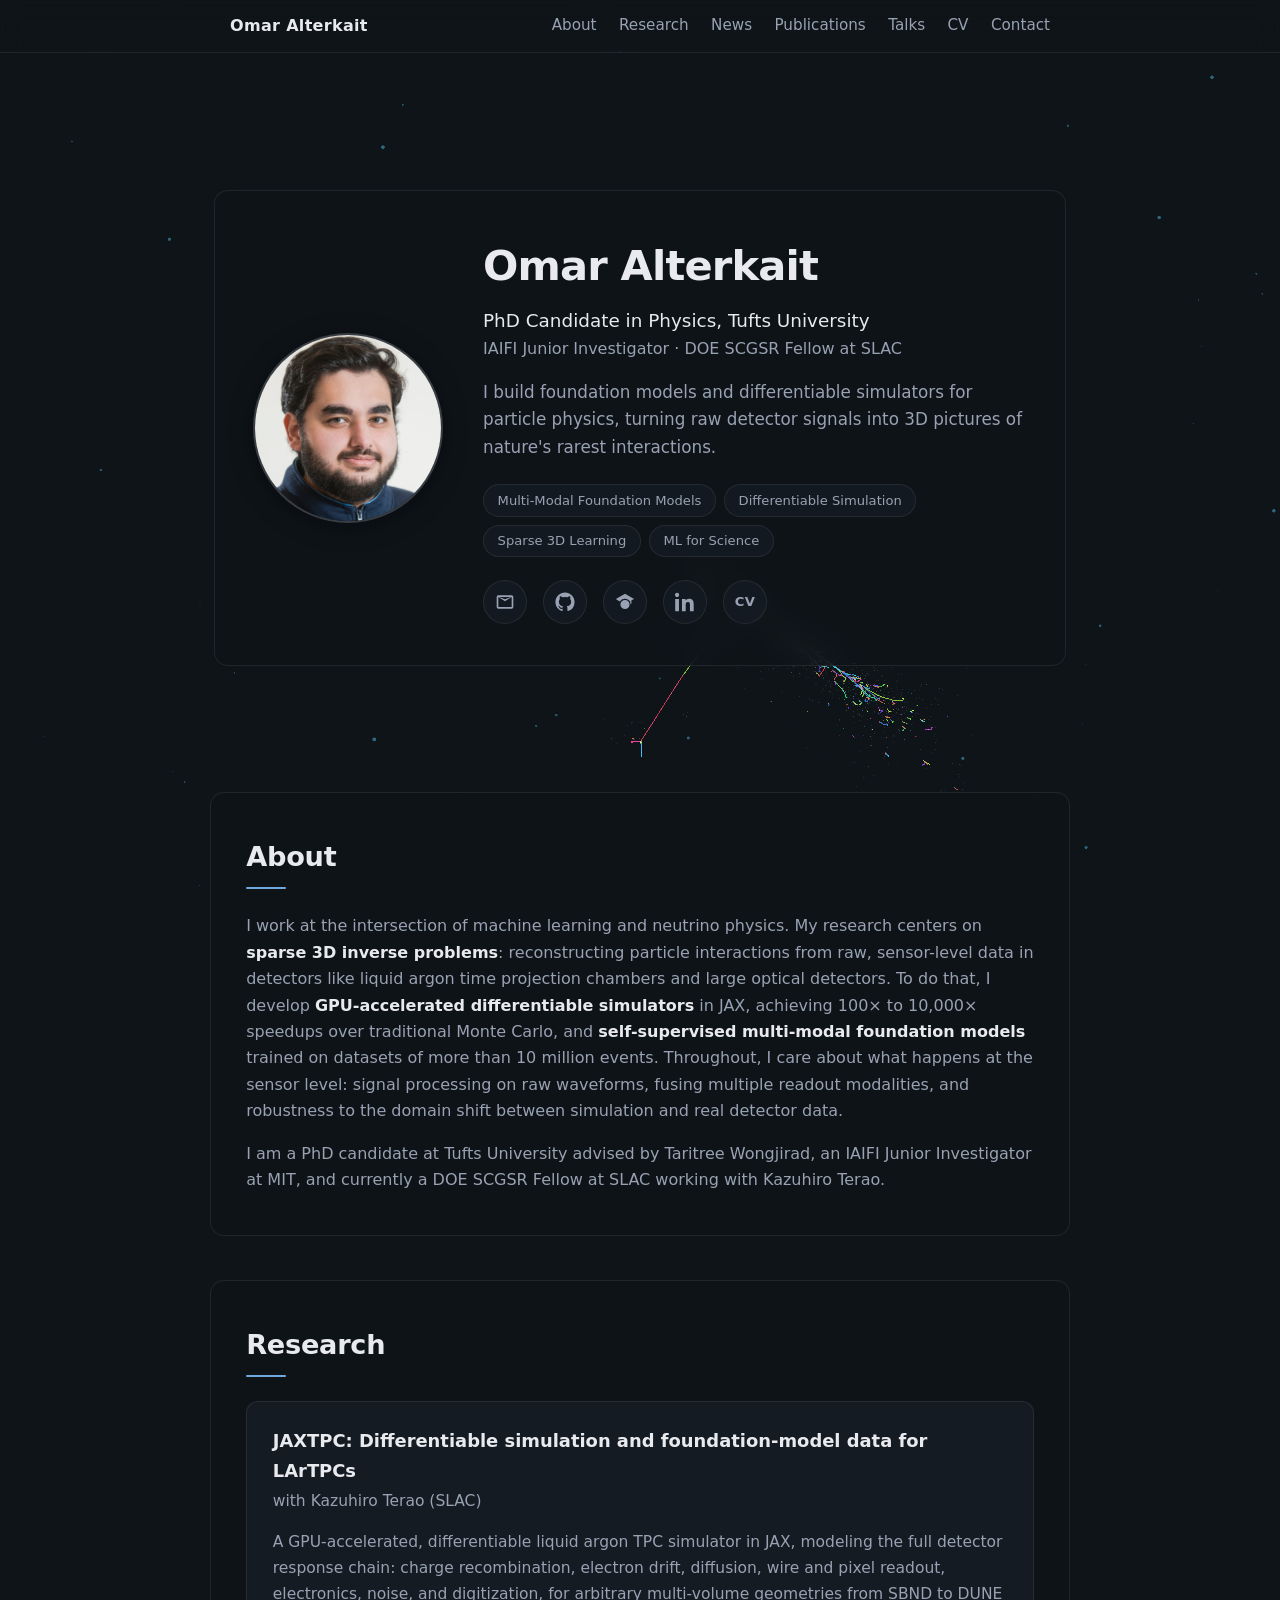
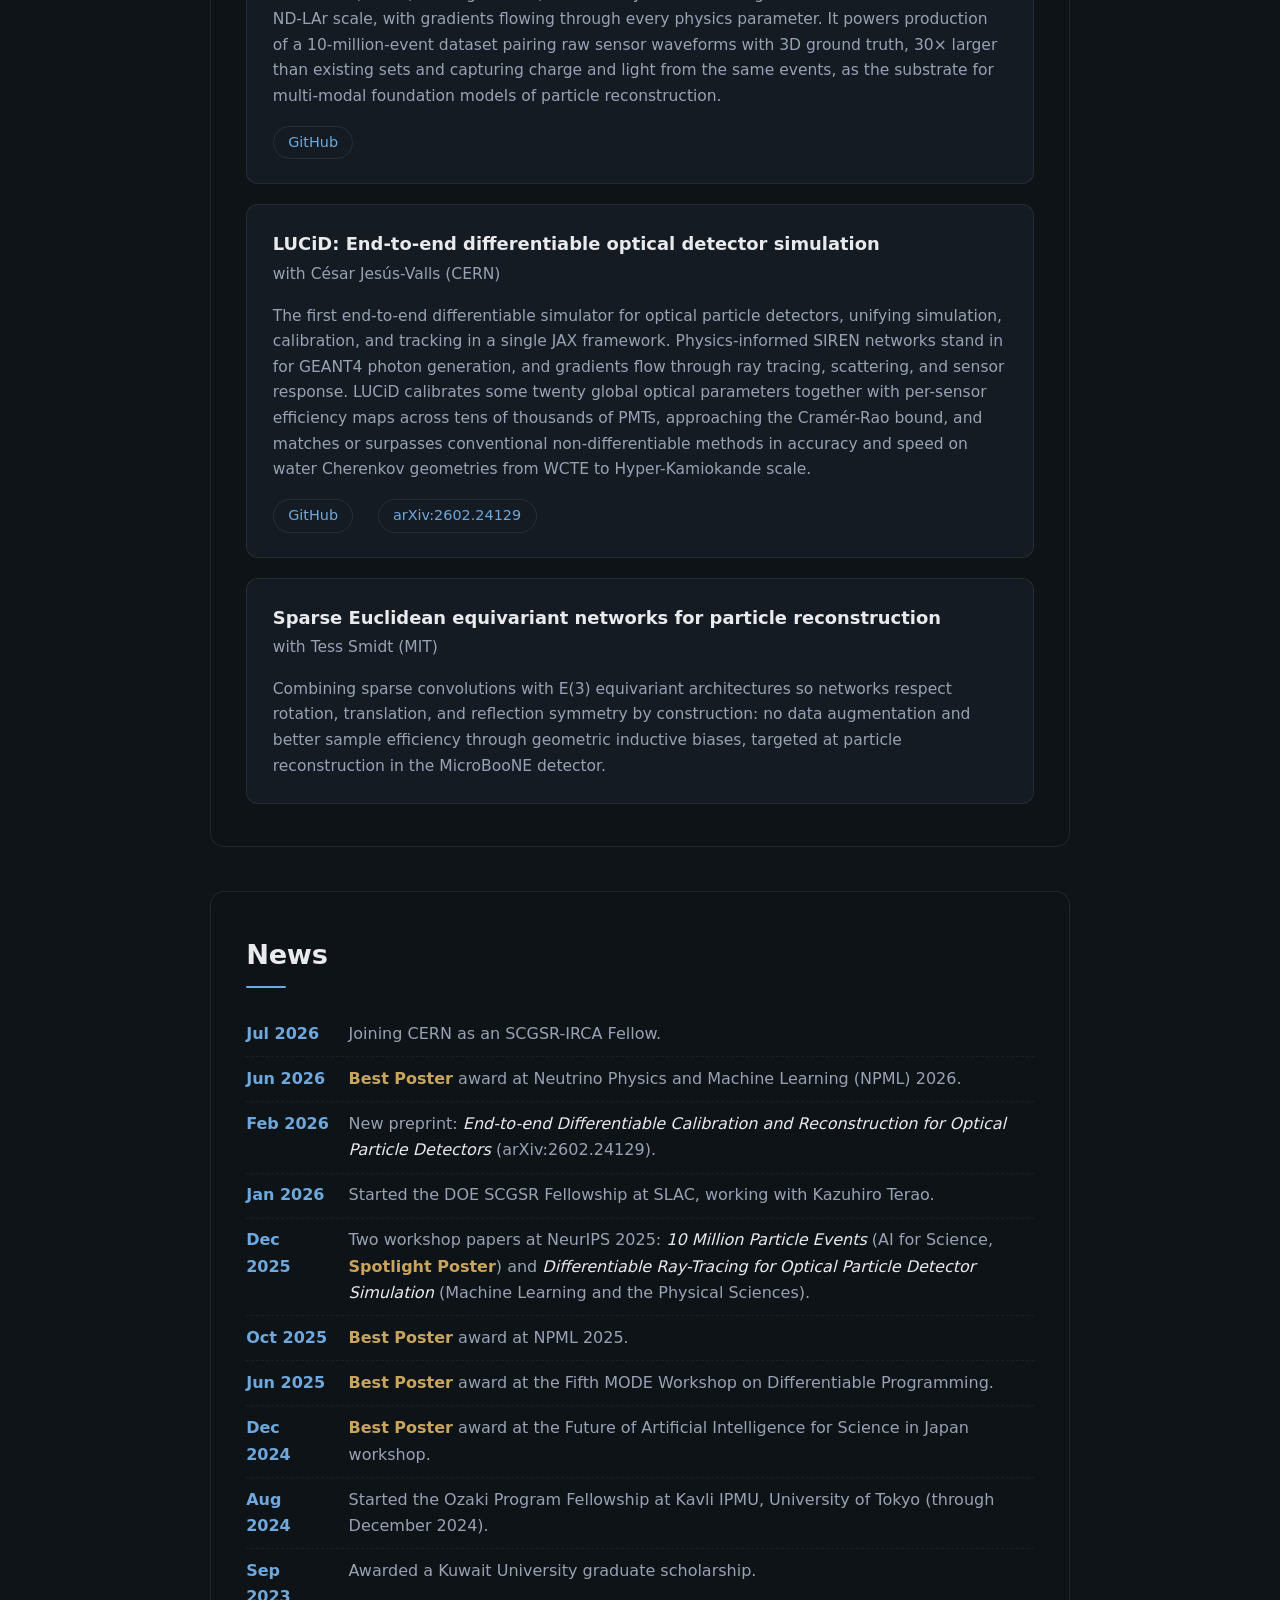
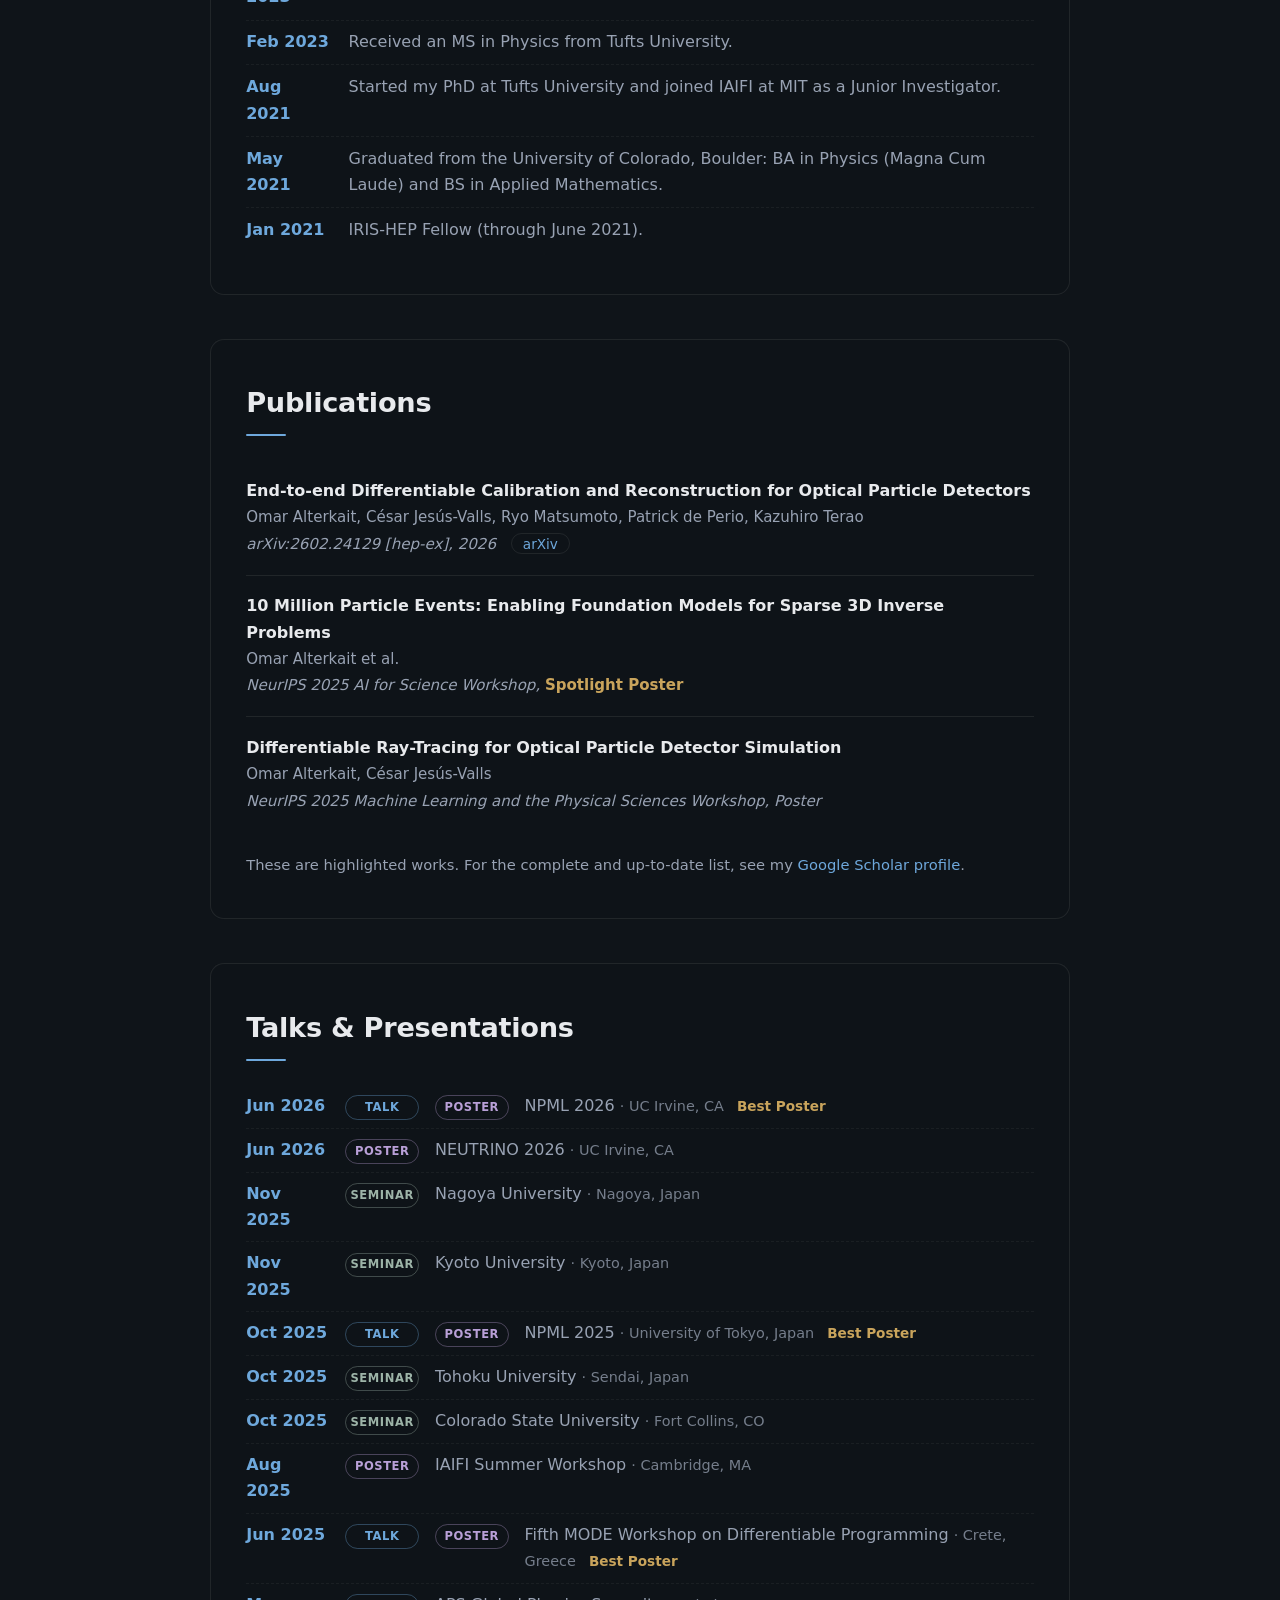
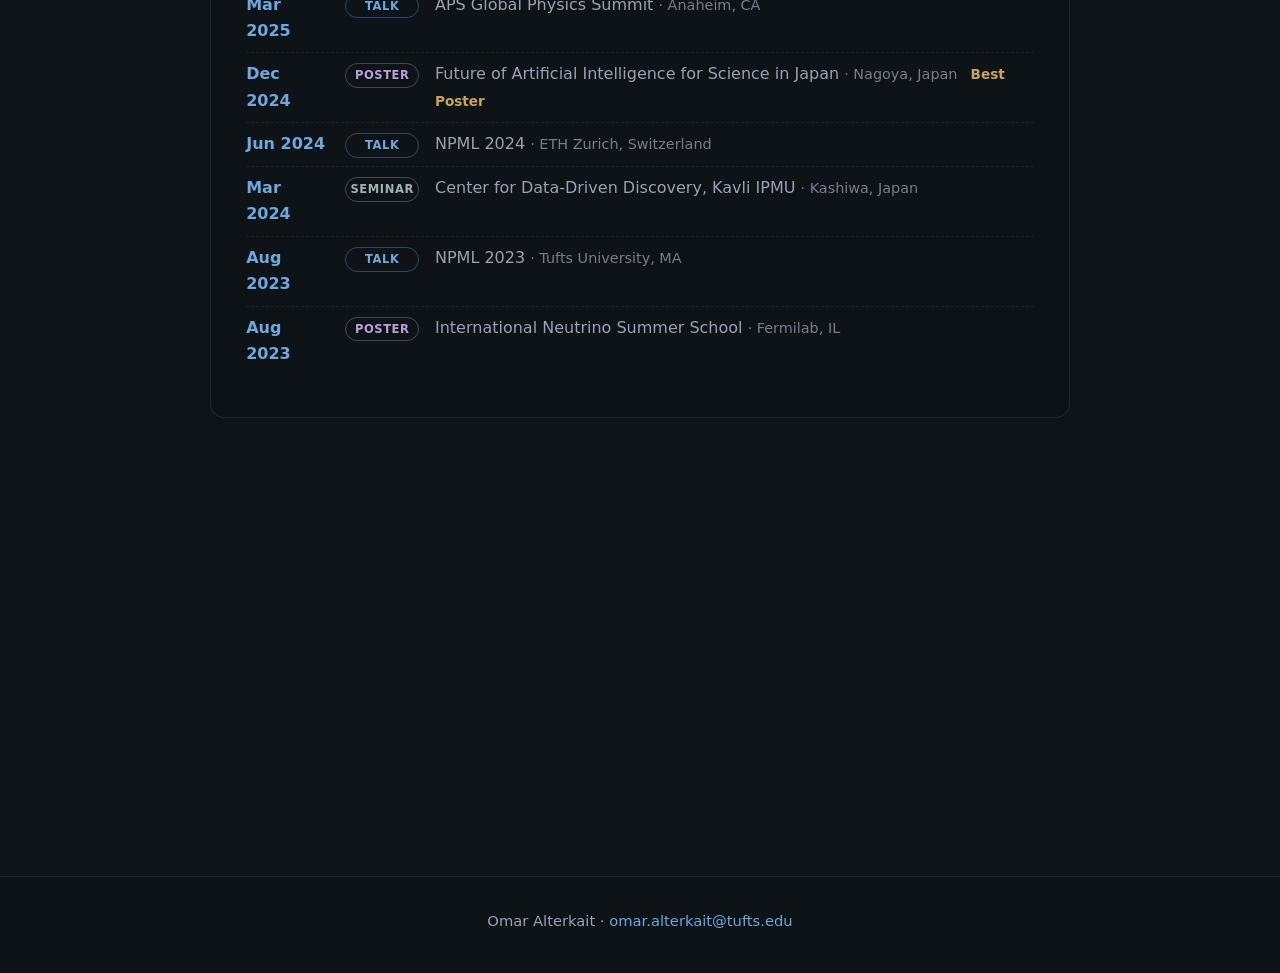
==== index.html @ 7f70ee00 "Research cards rewritten against JAXTPC/LUCiD repos and the arXiv manuscript JAXTPC card now leads w" ====
<!DOCTYPE html>
<html lang="en">
<head>
  <meta charset="UTF-8">
  <meta name="viewport" content="width=device-width, initial-scale=1.0">
  <title>Omar Alterkait</title>
  <meta name="description" content="Omar Alterkait, PhD candidate at Tufts University developing foundation models and differentiable simulators for particle physics.">
  <meta property="og:title" content="Omar Alterkait">
  <meta property="og:description" content="PhD candidate at Tufts University developing foundation models and differentiable simulators for particle physics.">
  <meta property="og:type" content="website">
  <meta property="og:url" content="https://omaralterkait.github.io/">
  <meta property="og:image" content="https://omaralterkait.github.io/assets/img/omar.jpg">
  <link rel="icon" href="data:image/svg+xml,%3Csvg xmlns='http://www.w3.org/2000/svg' viewBox='0 0 64 64'%3E%3Crect width='64' height='64' rx='12' fill='%230f1419'/%3E%3Ctext x='32' y='43' font-family='sans-serif' font-size='26' font-weight='700' text-anchor='middle' fill='%236ea8dc'%3EOA%3C/text%3E%3C/svg%3E">
  <link rel="stylesheet" href="css/style.css?v=__BUILD__">
</head>
<body>

  <!-- Background visualization canvas (placeholder animation for now) -->
  <canvas id="bg-canvas" aria-hidden="true"></canvas>

  <nav class="nav">
    <div class="nav-inner">
      <a href="#top" class="nav-name">Omar Alterkait</a>
      <button class="nav-toggle" aria-label="Menu" aria-expanded="false">
        <svg viewBox="0 0 24 24"><path d="M3 6h18v2H3V6zm0 5h18v2H3v-2zm0 5h18v2H3v-2z"/></svg>
      </button>
      <div class="nav-links">
        <a href="#about">About</a>
        <a href="#research">Research</a>
        <a href="#news">News</a>
        <a href="#publications">Publications</a>
        <a href="#talks">Talks</a>
        <a href="assets/Omar_Alterkait_CV.pdf" target="_blank" rel="noopener">CV</a>
        <a href="contact.html">Contact</a>
      </div>
    </div>
  </nav>

  <header class="hero" id="top">
    <div class="hero-inner">
      <img class="headshot" src="assets/img/omar.jpg" alt="Portrait of Omar Alterkait"
           onerror="this.style.display='none'">
      <div class="hero-text">
        <h1>Omar Alterkait</h1>
        <p class="hero-role">PhD Candidate in Physics, Tufts University</p>
        <p class="hero-role-sub">IAIFI Junior Investigator &middot; DOE SCGSR Fellow at SLAC</p>
        <p class="hero-tagline">I build foundation models and differentiable simulators for particle physics,
          turning raw detector signals into 3D pictures of nature's rarest interactions.</p>
        <div class="chip-row">
          <span class="chip">Multi-Modal Foundation Models</span>
          <span class="chip">Differentiable Simulation</span>
          <span class="chip">Sparse 3D Learning</span>
          <span class="chip">ML for Science</span>
        </div>
        <div class="icon-row">
          <a href="#" class="js-email" title="Email" aria-label="Email">
            <svg viewBox="0 0 24 24"><path d="M4 4h16a2 2 0 0 1 2 2v12a2 2 0 0 1-2 2H4a2 2 0 0 1-2-2V6a2 2 0 0 1 2-2zm8 7L4 6v12h16V6l-8 5zm0-2.4L19.2 6H4.8L12 8.6z"/></svg>
          </a>
          <a href="https://github.com/OmarAlterkait" title="GitHub" aria-label="GitHub" target="_blank" rel="noopener">
            <svg viewBox="0 0 24 24"><path d="M12 .5C5.65.5.5 5.65.5 12c0 5.08 3.29 9.39 7.86 10.91.58.11.79-.25.79-.56 0-.27-.01-1.18-.02-2.14-3.2.7-3.88-1.36-3.88-1.36-.52-1.33-1.28-1.68-1.28-1.68-1.04-.71.08-.7.08-.7 1.15.08 1.76 1.19 1.76 1.19 1.03 1.76 2.7 1.25 3.36.96.1-.75.4-1.25.72-1.54-2.56-.29-5.25-1.28-5.25-5.7 0-1.26.45-2.29 1.19-3.1-.12-.29-.52-1.46.11-3.05 0 0 .97-.31 3.18 1.18a11.1 11.1 0 0 1 5.8 0c2.2-1.49 3.17-1.18 3.17-1.18.63 1.59.23 2.76.11 3.05.74.81 1.19 1.84 1.19 3.1 0 4.43-2.7 5.41-5.27 5.69.41.35.78 1.05.78 2.12 0 1.53-.01 2.76-.01 3.14 0 .31.21.68.8.56A11.52 11.52 0 0 0 23.5 12C23.5 5.65 18.35.5 12 .5z"/></svg>
          </a>
          <a href="https://scholar.google.com/citations?user=oGmzwYQAAAAJ&amp;hl=en" title="Google Scholar" aria-label="Google Scholar" target="_blank" rel="noopener">
            <svg viewBox="0 0 24 24"><path d="M12 2 1 8.5l4.72 2.79A6.98 6.98 0 0 1 12 8c2.42 0 4.55 1.23 5.8 3.1l.48-.28V14h1.44V9.85L23 8.5 12 2zm0 7.5a5.5 5.5 0 1 0 0 11 5.5 5.5 0 0 0 0-11z"/></svg>
          </a>
          <a href="https://www.linkedin.com/in/omaralterkait/" title="LinkedIn" aria-label="LinkedIn" target="_blank" rel="noopener">
            <svg viewBox="0 0 24 24"><path d="M4.98 3.5C4.98 4.88 3.87 6 2.5 6S0 4.88 0 3.5 1.12 1 2.5 1s2.48 1.12 2.48 2.5zM.24 8.31h4.52V23H.24V8.31zM8.34 8.31h4.33v2h.06c.6-1.14 2.08-2.34 4.28-2.34 4.58 0 5.42 3.01 5.42 6.92V23h-4.5v-7.1c0-1.7-.03-3.88-2.37-3.88-2.37 0-2.73 1.85-2.73 3.76V23h-4.5V8.31z"/></svg>
          </a>
          <a href="assets/Omar_Alterkait_CV.pdf" title="Download CV" aria-label="Download CV" target="_blank" rel="noopener">
            <span class="icon-cv">CV</span>
          </a>
        </div>
      </div>
    </div>
  </header>

  <main>
    <section id="about" class="section">
      <h2>About</h2>
      <p>
        I work at the intersection of machine learning and neutrino physics. My research centers on
        <strong>sparse 3D inverse problems</strong>: reconstructing particle interactions from raw, sensor-level
        data in detectors like liquid argon time projection chambers and large optical detectors. To do that,
        I develop <strong>GPU-accelerated differentiable simulators</strong> in JAX, achieving 100&times; to
        10,000&times; speedups over traditional Monte Carlo, and <strong>self-supervised multi-modal foundation
        models</strong> trained on datasets of more than 10 million events. Throughout, I care about what happens
        at the sensor level: signal processing on raw waveforms, fusing multiple readout modalities, and robustness
        to the domain shift between simulation and real detector data.
      </p>
      <p>
        I am a PhD candidate at Tufts University advised by Taritree Wongjirad, an IAIFI Junior Investigator at MIT,
        and currently a DOE SCGSR Fellow at SLAC working with Kazuhiro Terao.
      </p>
    </section>

    <section id="research" class="section">
      <h2>Research</h2>
      <div class="cards">

        <article class="card">
          <h3>JAXTPC: Differentiable simulation and foundation-model data for LArTPCs</h3>
          <p class="card-collab">with Kazuhiro Terao (SLAC)</p>
          <p>
            A GPU-accelerated, differentiable liquid argon TPC simulator in JAX, modeling the full detector
            response chain: charge recombination, electron drift, diffusion, wire and pixel readout, electronics,
            noise, and digitization, for arbitrary multi-volume geometries from SBND to DUNE ND-LAr scale, with
            gradients flowing through every physics parameter. It powers production of a 10-million-event dataset
            pairing raw sensor waveforms with 3D ground truth, 30&times; larger than existing sets and capturing
            charge and light from the same events, as the substrate for multi-modal foundation models of particle
            reconstruction.
          </p>
          <p class="card-links"><a href="https://github.com/OmarAlterkait/JAXTPC" target="_blank" rel="noopener">GitHub</a></p>
        </article>

        <article class="card">
          <h3>LUCiD: End-to-end differentiable optical detector simulation</h3>
          <p class="card-collab">with C&eacute;sar Jes&uacute;s-Valls (CERN)</p>
          <p>
            The first end-to-end differentiable simulator for optical particle detectors, unifying simulation,
            calibration, and tracking in a single JAX framework. Physics-informed SIREN networks stand in for
            GEANT4 photon generation, and gradients flow through ray tracing, scattering, and sensor response.
            LUCiD calibrates some twenty global optical parameters together with per-sensor efficiency maps
            across tens of thousands of PMTs, approaching the Cram&eacute;r-Rao bound, and matches or surpasses
            conventional non-differentiable methods in accuracy and speed on water Cherenkov geometries from
            WCTE to Hyper-Kamiokande scale.
          </p>
          <p class="card-links">
            <a href="https://github.com/CIDeR-ML/LUCiD" target="_blank" rel="noopener">GitHub</a>
            <a href="https://arxiv.org/abs/2602.24129" target="_blank" rel="noopener">arXiv:2602.24129</a>
          </p>
        </article>

        <article class="card">
          <h3>Sparse Euclidean equivariant networks for particle reconstruction</h3>
          <p class="card-collab">with Tess Smidt (MIT)</p>
          <p>
            Combining sparse convolutions with E(3) equivariant architectures so networks respect rotation,
            translation, and reflection symmetry by construction: no data augmentation and better sample efficiency
            through geometric inductive biases, targeted at particle reconstruction in the MicroBooNE detector.
          </p>
        </article>

      </div>
    </section>

    <section id="news" class="section">
      <h2>News</h2>
      <ul class="news-list">
        <li><span class="news-date">Jul 2026</span> <span class="news-text">Joining CERN as an SCGSR-IRCA Fellow.</span></li>
        <li><span class="news-date">Jun 2026</span> <span class="news-text"><strong>Best Poster</strong> award at Neutrino Physics and Machine Learning (NPML) 2026.</span></li>
        <li><span class="news-date">Feb 2026</span> <span class="news-text">New preprint: <em>End-to-end Differentiable Calibration and Reconstruction for Optical Particle Detectors</em> (arXiv:2602.24129).</span></li>
        <li><span class="news-date">Jan 2026</span> <span class="news-text">Started the DOE SCGSR Fellowship at SLAC, working with Kazuhiro Terao.</span></li>
        <li><span class="news-date">Dec 2025</span> <span class="news-text">Two workshop papers at NeurIPS 2025: <em>10 Million Particle Events</em> (AI for Science, <strong>Spotlight Poster</strong>) and <em>Differentiable Ray-Tracing for Optical Particle Detector Simulation</em> (Machine Learning and the Physical Sciences).</span></li>
        <li><span class="news-date">Oct 2025</span> <span class="news-text"><strong>Best Poster</strong> award at NPML 2025.</span></li>
        <li><span class="news-date">Jun 2025</span> <span class="news-text"><strong>Best Poster</strong> award at the Fifth MODE Workshop on Differentiable Programming.</span></li>
        <li><span class="news-date">Dec 2024</span> <span class="news-text"><strong>Best Poster</strong> award at the Future of Artificial Intelligence for Science in Japan workshop.</span></li>
        <li><span class="news-date">Aug 2024</span> <span class="news-text">Started the Ozaki Program Fellowship at Kavli IPMU, University of Tokyo (through December 2024).</span></li>
        <li><span class="news-date">Sep 2023</span> <span class="news-text">Awarded a Kuwait University graduate scholarship.</span></li>
        <li><span class="news-date">Feb 2023</span> <span class="news-text">Received an MS in Physics from Tufts University.</span></li>
        <li><span class="news-date">Aug 2021</span> <span class="news-text">Started my PhD at Tufts University and joined IAIFI at MIT as a Junior Investigator.</span></li>
        <li><span class="news-date">May 2021</span> <span class="news-text">Graduated from the University of Colorado, Boulder: BA in Physics (Magna Cum Laude) and BS in Applied Mathematics.</span></li>
        <li><span class="news-date">Jan 2021</span> <span class="news-text">IRIS-HEP Fellow (through June 2021).</span></li>
      </ul>
    </section>

    <section id="publications" class="section">
      <h2>Publications</h2>
      <ul class="pub-list">
        <li>
          <span class="pub-title">End-to-end Differentiable Calibration and Reconstruction for Optical Particle Detectors</span><br>
          <span class="pub-authors">Omar Alterkait, C&eacute;sar Jes&uacute;s-Valls, Ryo Matsumoto, Patrick de Perio, Kazuhiro Terao</span><br>
          <span class="pub-venue">arXiv:2602.24129 [hep-ex], 2026</span>
          <a class="pub-link" href="https://arxiv.org/abs/2602.24129" target="_blank" rel="noopener">arXiv</a>
        </li>
        <li>
          <span class="pub-title">10 Million Particle Events: Enabling Foundation Models for Sparse 3D Inverse Problems</span><br>
          <span class="pub-authors">Omar Alterkait et al.</span><br>
          <span class="pub-venue">NeurIPS 2025 AI for Science Workshop, <strong>Spotlight Poster</strong></span>
        </li>
        <li>
          <span class="pub-title">Differentiable Ray-Tracing for Optical Particle Detector Simulation</span><br>
          <span class="pub-authors">Omar Alterkait, C&eacute;sar Jes&uacute;s-Valls</span><br>
          <span class="pub-venue">NeurIPS 2025 Machine Learning and the Physical Sciences Workshop, Poster</span>
        </li>
      </ul>
      <p class="section-note">These are highlighted works. For the complete and up-to-date list, see my
        <a href="https://scholar.google.com/citations?user=oGmzwYQAAAAJ&amp;hl=en" target="_blank" rel="noopener">Google Scholar profile</a>.</p>
    </section>

    <section id="talks" class="section">
      <h2>Talks &amp; Presentations</h2>
      <ul class="talk-list">
        <li><span class="news-date">Jun 2026</span> <span class="tag tag-talk">Talk</span> <span class="tag tag-poster">Poster</span> <span class="news-text">NPML 2026 <span class="loc">&middot; UC Irvine, CA</span> <span class="award">Best Poster</span></span></li>
        <li><span class="news-date">Jun 2026</span> <span class="tag tag-poster">Poster</span> <span class="news-text">NEUTRINO 2026 <span class="loc">&middot; UC Irvine, CA</span></span></li>
        <li><span class="news-date">Nov 2025</span> <span class="tag tag-seminar">Seminar</span> <span class="news-text">Nagoya University <span class="loc">&middot; Nagoya, Japan</span></span></li>
        <li><span class="news-date">Nov 2025</span> <span class="tag tag-seminar">Seminar</span> <span class="news-text">Kyoto University <span class="loc">&middot; Kyoto, Japan</span></span></li>
        <li><span class="news-date">Oct 2025</span> <span class="tag tag-talk">Talk</span> <span class="tag tag-poster">Poster</span> <span class="news-text">NPML 2025 <span class="loc">&middot; University of Tokyo, Japan</span> <span class="award">Best Poster</span></span></li>
        <li><span class="news-date">Oct 2025</span> <span class="tag tag-seminar">Seminar</span> <span class="news-text">Tohoku University <span class="loc">&middot; Sendai, Japan</span></span></li>
        <li><span class="news-date">Oct 2025</span> <span class="tag tag-seminar">Seminar</span> <span class="news-text">Colorado State University <span class="loc">&middot; Fort Collins, CO</span></span></li>
        <li><span class="news-date">Aug 2025</span> <span class="tag tag-poster">Poster</span> <span class="news-text">IAIFI Summer Workshop <span class="loc">&middot; Cambridge, MA</span></span></li>
        <li><span class="news-date">Jun 2025</span> <span class="tag tag-talk">Talk</span> <span class="tag tag-poster">Poster</span> <span class="news-text">Fifth MODE Workshop on Differentiable Programming <span class="loc">&middot; Crete, Greece</span> <span class="award">Best Poster</span></span></li>
        <li><span class="news-date">Mar 2025</span> <span class="tag tag-talk">Talk</span> <span class="news-text">APS Global Physics Summit <span class="loc">&middot; Anaheim, CA</span></span></li>
        <li><span class="news-date">Dec 2024</span> <span class="tag tag-poster">Poster</span> <span class="news-text">Future of Artificial Intelligence for Science in Japan <span class="loc">&middot; Nagoya, Japan</span> <span class="award">Best Poster</span></span></li>
        <li><span class="news-date">Jun 2024</span> <span class="tag tag-talk">Talk</span> <span class="news-text">NPML 2024 <span class="loc">&middot; ETH Zurich, Switzerland</span></span></li>
        <li><span class="news-date">Mar 2024</span> <span class="tag tag-seminar">Seminar</span> <span class="news-text">Center for Data-Driven Discovery, Kavli IPMU <span class="loc">&middot; Kashiwa, Japan</span></span></li>
        <li><span class="news-date">Aug 2023</span> <span class="tag tag-talk">Talk</span> <span class="news-text">NPML 2023 <span class="loc">&middot; Tufts University, MA</span></span></li>
        <li><span class="news-date">Aug 2023</span> <span class="tag tag-poster">Poster</span> <span class="news-text">International Neutrino Summer School <span class="loc">&middot; Fermilab, IL</span></span></li>
      </ul>
    </section>

    <!-- Reserved space for the sensor plane of the background detector.
         Charge from clicked interactions drifts down the page and lands here. -->
    <div id="detector" class="detector-space" aria-hidden="true"></div>
  </main>

  <footer class="footer">
    <p>Omar Alterkait &middot; <a href="#" class="js-email js-email-text"></a><noscript>omar [dot] alterkait [at] tufts [dot] edu</noscript></p>
  </footer>

  <script src="js/main.js?v=__BUILD__"></script>
  <script src="js/bg-drift.js?v=__BUILD__" defer></script>
</body>
</html>
---- css/style.css ----
/* ---------------------------------------------------------------------------
   Omar Alterkait, personal site
   Dark navy theme, tuned for a particle physics background visualization.
   --------------------------------------------------------------------------- */

:root {
  --bg: #0f1419;
  --bg-panel: rgba(22, 28, 36, 0.72);
  --bg-card: rgba(23, 29, 38, 0.88);
  --text: #e8eaed;
  --text-dim: #98a2b3;
  --accent: #6ea8dc;
  --accent-warm: #c9a45c;
  --border: rgba(255, 255, 255, 0.08);
  --maxw: 860px;
}

* { margin: 0; padding: 0; box-sizing: border-box; }

html { scroll-behavior: smooth; scroll-padding-top: 72px; }

body {
  font-family: "Inter", "Segoe UI", system-ui, -apple-system, sans-serif;
  background: var(--bg);
  color: var(--text);
  line-height: 1.65;
  -webkit-font-smoothing: antialiased;
}

/* Background canvas sits behind everything */
#bg-canvas {
  position: fixed;
  inset: 0;
  width: 100%;
  height: 100%;
  z-index: -1;
}

a { color: var(--accent); text-decoration: none; }
a:hover { text-decoration: underline; }

/* --- Nav ------------------------------------------------------------------ */

.nav {
  position: fixed;
  top: 0; left: 0; right: 0;
  z-index: 10;
  background: rgba(15, 20, 25, 0.85);
  backdrop-filter: blur(10px);
  -webkit-backdrop-filter: blur(10px);
  border-bottom: 1px solid var(--border);
}

.nav-inner {
  max-width: var(--maxw);
  margin: 0 auto;
  padding: 0.8rem 1.25rem;
  display: flex;
  align-items: center;
  justify-content: space-between;
}

.nav-name {
  font-weight: 700;
  color: var(--text);
  letter-spacing: 0.02em;
}
.nav-name:hover { text-decoration: none; color: var(--accent); }

.nav-links { display: flex; gap: 1.4rem; }
.nav-links a { color: var(--text-dim); font-size: 0.95rem; }
.nav-links a:hover { color: var(--accent); text-decoration: none; }

.nav-toggle {
  display: none;
  background: none;
  border: none;
  padding: 0.4rem;
  cursor: pointer;
}
.nav-toggle svg { width: 24px; height: 24px; fill: var(--text-dim); display: block; }
.nav-toggle:hover svg { fill: var(--accent); }

@media (max-width: 720px) {
  .nav-toggle { display: block; }

  .nav-links {
    display: none;
    position: absolute;
    top: 100%;
    left: 0;
    right: 0;
    flex-direction: column;
    gap: 0;
    background: rgba(15, 20, 25, 0.97);
    backdrop-filter: blur(10px);
    border-bottom: 1px solid var(--border);
    padding: 0.4rem 1.25rem 0.8rem;
  }

  .nav.open .nav-links { display: flex; }

  .nav-links a {
    padding: 0.8rem 0;
    font-size: 1rem;
    border-bottom: 1px dashed rgba(255, 255, 255, 0.06);
  }
  .nav-links a:last-child { border-bottom: none; }
}

/* --- Hero ----------------------------------------------------------------- */

.hero {
  min-height: 88vh;
  display: flex;
  align-items: center;
  padding: 7rem 1.25rem 3rem;
}

.hero-inner {
  max-width: var(--maxw);
  margin: 0 auto;
  display: flex;
  align-items: center;
  gap: 2.5rem;
  flex-wrap: wrap;
  background: rgba(15, 20, 25, 0.78);
  border: 1px solid var(--border);
  border-radius: 14px;
  backdrop-filter: blur(12px);
  -webkit-backdrop-filter: blur(12px);
  padding: 2.6rem 2.4rem;
}

.headshot {
  width: 190px;
  height: 190px;
  border-radius: 50%;
  object-fit: cover;
  border: 2px solid rgba(255, 255, 255, 0.18);
  box-shadow: 0 4px 24px rgba(0, 0, 0, 0.35);
  flex-shrink: 0;
}

.hero-text h1 {
  font-size: 2.6rem;
  letter-spacing: -0.02em;
  margin-bottom: 0.3rem;
}

.hero-role { font-size: 1.15rem; color: var(--text); }
.hero-role-sub { font-size: 1rem; color: var(--text-dim); margin-bottom: 1rem; }

.hero-tagline {
  max-width: 34rem;
  color: var(--text-dim);
  font-size: 1.05rem;
  margin-bottom: 1.4rem;
}

.chip-row {
  display: flex;
  flex-wrap: wrap;
  gap: 0.5rem;
  margin-bottom: 1.4rem;
  max-width: 34rem;
}

.chip {
  font-size: 0.82rem;
  color: var(--text-dim);
  background: var(--bg-panel);
  border: 1px solid var(--border);
  border-radius: 999px;
  padding: 0.28rem 0.85rem;
  white-space: nowrap;
}

.icon-row { display: flex; gap: 1rem; }

.icon-row a {
  display: inline-flex;
  align-items: center;
  justify-content: center;
  width: 44px;
  height: 44px;
  border-radius: 50%;
  border: 1px solid var(--border);
  background: var(--bg-panel);
  transition: border-color 0.2s, transform 0.2s;
}

.icon-row a:hover {
  border-color: var(--accent);
  transform: translateY(-2px);
  text-decoration: none;
}

.icon-row svg {
  width: 20px;
  height: 20px;
  fill: var(--text-dim);
  transition: fill 0.2s;
}

.icon-row a:hover svg { fill: var(--accent); }

.icon-cv {
  font-size: 0.82rem;
  font-weight: 700;
  letter-spacing: 0.03em;
  color: var(--text-dim);
  transition: color 0.2s;
}

.icon-row a:hover .icon-cv { color: var(--accent); }

/* --- Sections ------------------------------------------------------------- */

main { padding: 0 1.25rem; }

.section {
  max-width: var(--maxw);
  margin: 0 auto 2.75rem;
  padding: 2.6rem 2.2rem;
  background: rgba(15, 20, 25, 0.88);
  border: 1px solid var(--border);
  border-radius: 14px;
  backdrop-filter: blur(8px);
  -webkit-backdrop-filter: blur(8px);
}

.section h2 {
  font-size: 1.7rem;
  margin-bottom: 1.5rem;
  letter-spacing: -0.01em;
}

.section h2::after {
  content: "";
  display: block;
  width: 40px;
  height: 2px;
  margin-top: 0.5rem;
  background: var(--accent);
  border-radius: 2px;
}

.section p + p { margin-top: 1rem; }
.section p { color: var(--text-dim); }
.section p strong { color: var(--text); }

/* --- Research cards -------------------------------------------------------- */

.cards { display: grid; gap: 1.25rem; }

.card {
  background: var(--bg-card);
  border: 1px solid var(--border);
  border-radius: 12px;
  padding: 1.5rem 1.6rem;
  transition: border-color 0.2s, transform 0.2s;
}

.card:hover {
  border-color: rgba(110, 168, 220, 0.4);
  transform: translateY(-2px);
}

.card h3 { font-size: 1.12rem; color: var(--text); margin-bottom: 0.2rem; }

.card-collab {
  font-size: 0.88rem;
  color: var(--accent-warm);
  margin-bottom: 0.7rem;
}

.card p { color: var(--text-dim); font-size: 0.97rem; }

.card-links { margin-top: 0.8rem; }
.card-links a {
  font-size: 0.9rem;
  margin-right: 1.2rem;
  border: 1px solid var(--border);
  border-radius: 999px;
  padding: 0.25rem 0.9rem;
  display: inline-block;
}
.card-links a:hover {
  border-color: var(--accent);
  text-decoration: none;
}

/* --- Publications ----------------------------------------------------------- */

.pub-list { list-style: none; }

.pub-list li {
  padding: 1.1rem 0;
  border-bottom: 1px solid var(--border);
}
.pub-list li:last-child { border-bottom: none; }

.pub-title { font-weight: 600; color: var(--text); }
.pub-authors { color: var(--text-dim); font-size: 0.94rem; }
.pub-venue { color: var(--text-dim); font-size: 0.94rem; font-style: italic; }
.pub-venue strong { color: var(--accent-warm); font-style: normal; }

.pub-link {
  font-size: 0.85rem;
  margin-left: 0.6rem;
  border: 1px solid var(--border);
  border-radius: 999px;
  padding: 0.1rem 0.7rem;
}
.pub-link:hover { border-color: var(--accent); text-decoration: none; }

.section-note {
  margin-top: 1.3rem;
  font-size: 0.92rem;
}

/* --- News ------------------------------------------------------------------- */

.news-list { list-style: none; }

.news-list li {
  display: flex;
  gap: 1.2rem;
  padding: 0.55rem 0;
  color: var(--text-dim);
  border-bottom: 1px dashed rgba(255, 255, 255, 0.05);
}
.news-list li:last-child { border-bottom: none; }

.news-list strong { color: var(--accent-warm); }
.news-list em { color: var(--text); font-style: italic; }

.news-date {
  flex-shrink: 0;
  width: 5.2rem;
  font-weight: 600;
  color: var(--accent);
  font-variant-numeric: tabular-nums;
}

.news-text { flex: 1; }

/* --- Talks & Presentations ------------------------------------------------- */

.talk-list { list-style: none; }

.talk-list li {
  display: flex;
  align-items: baseline;
  gap: 1rem;
  padding: 0.5rem 0;
  color: var(--text-dim);
  border-bottom: 1px dashed rgba(255, 255, 255, 0.05);
}
.talk-list li:last-child { border-bottom: none; }

.tag {
  flex-shrink: 0;
  width: 4.6rem;
  text-align: center;
  font-size: 0.72rem;
  font-weight: 600;
  letter-spacing: 0.05em;
  text-transform: uppercase;
  border: 1px solid var(--border);
  border-radius: 999px;
  padding: 0.12rem 0;
}

.tag-talk { color: var(--accent); border-color: rgba(110, 168, 220, 0.35); }
.tag-seminar { color: #9db4a8; border-color: rgba(157, 180, 168, 0.35); }
.tag-poster { color: #b9a0d8; border-color: rgba(185, 160, 216, 0.35); }

.award {
  color: var(--accent-warm);
  font-weight: 600;
  font-size: 0.85rem;
  margin-left: 0.5rem;
}

.loc {
  color: var(--text-dim);
  opacity: 0.75;
  font-size: 0.9em;
}

/* --- Contact page -------------------------------------------------------------- */

.contact-main { padding-top: 5rem; min-height: 72vh; }

.contact-grid {
  display: grid;
  grid-template-columns: repeat(auto-fit, minmax(220px, 1fr));
  gap: 1.25rem;
  margin-top: 2rem;
}

.contact-block {
  background: var(--bg-card);
  border: 1px solid var(--border);
  border-radius: 12px;
  padding: 1.4rem 1.5rem;
}

.contact-block h3 {
  font-size: 1rem;
  color: var(--text);
  margin-bottom: 0.6rem;
  letter-spacing: 0.02em;
}

.contact-block p { font-size: 0.95rem; line-height: 1.9; }

/* --- Detector sensor plane space ---------------------------------------------- */

.detector-space {
  height: 46vh;
  min-height: 300px;
  pointer-events: none;   /* clicks pass through; plane is drawn on the canvas */
}

/* --- Footer ------------------------------------------------------------------ */

.footer {
  border-top: 1px solid var(--border);
  padding: 2rem 1.25rem 2.5rem;
  text-align: center;
  color: var(--text-dim);
  font-size: 0.92rem;
  background: rgba(15, 20, 25, 0.88);
}

/* --- Small screens ------------------------------------------------------------ */

@media (max-width: 640px) {
  .hero { padding-top: 6rem; min-height: auto; }
  .hero-inner { flex-direction: column; text-align: center; padding: 1.8rem 1.2rem; }
  .section { padding: 1.6rem 1.1rem; margin-bottom: 1.8rem; }
  /* Blur over an animating canvas is a per-frame recomposite on mobile
     GPUs; go more opaque instead. */
  .hero-inner, .section {
    backdrop-filter: none;
    -webkit-backdrop-filter: none;
    background: rgba(15, 20, 25, 0.94);
  }
  .hero-text h1 { font-size: 2rem; }
  .icon-row { justify-content: center; }
  .hero-tagline { margin-left: auto; margin-right: auto; }
  .news-list li { flex-direction: column; gap: 0.1rem; }
  .talk-list li { gap: 0.6rem; }
  .chip-row { justify-content: center; margin-left: auto; margin-right: auto; }
}
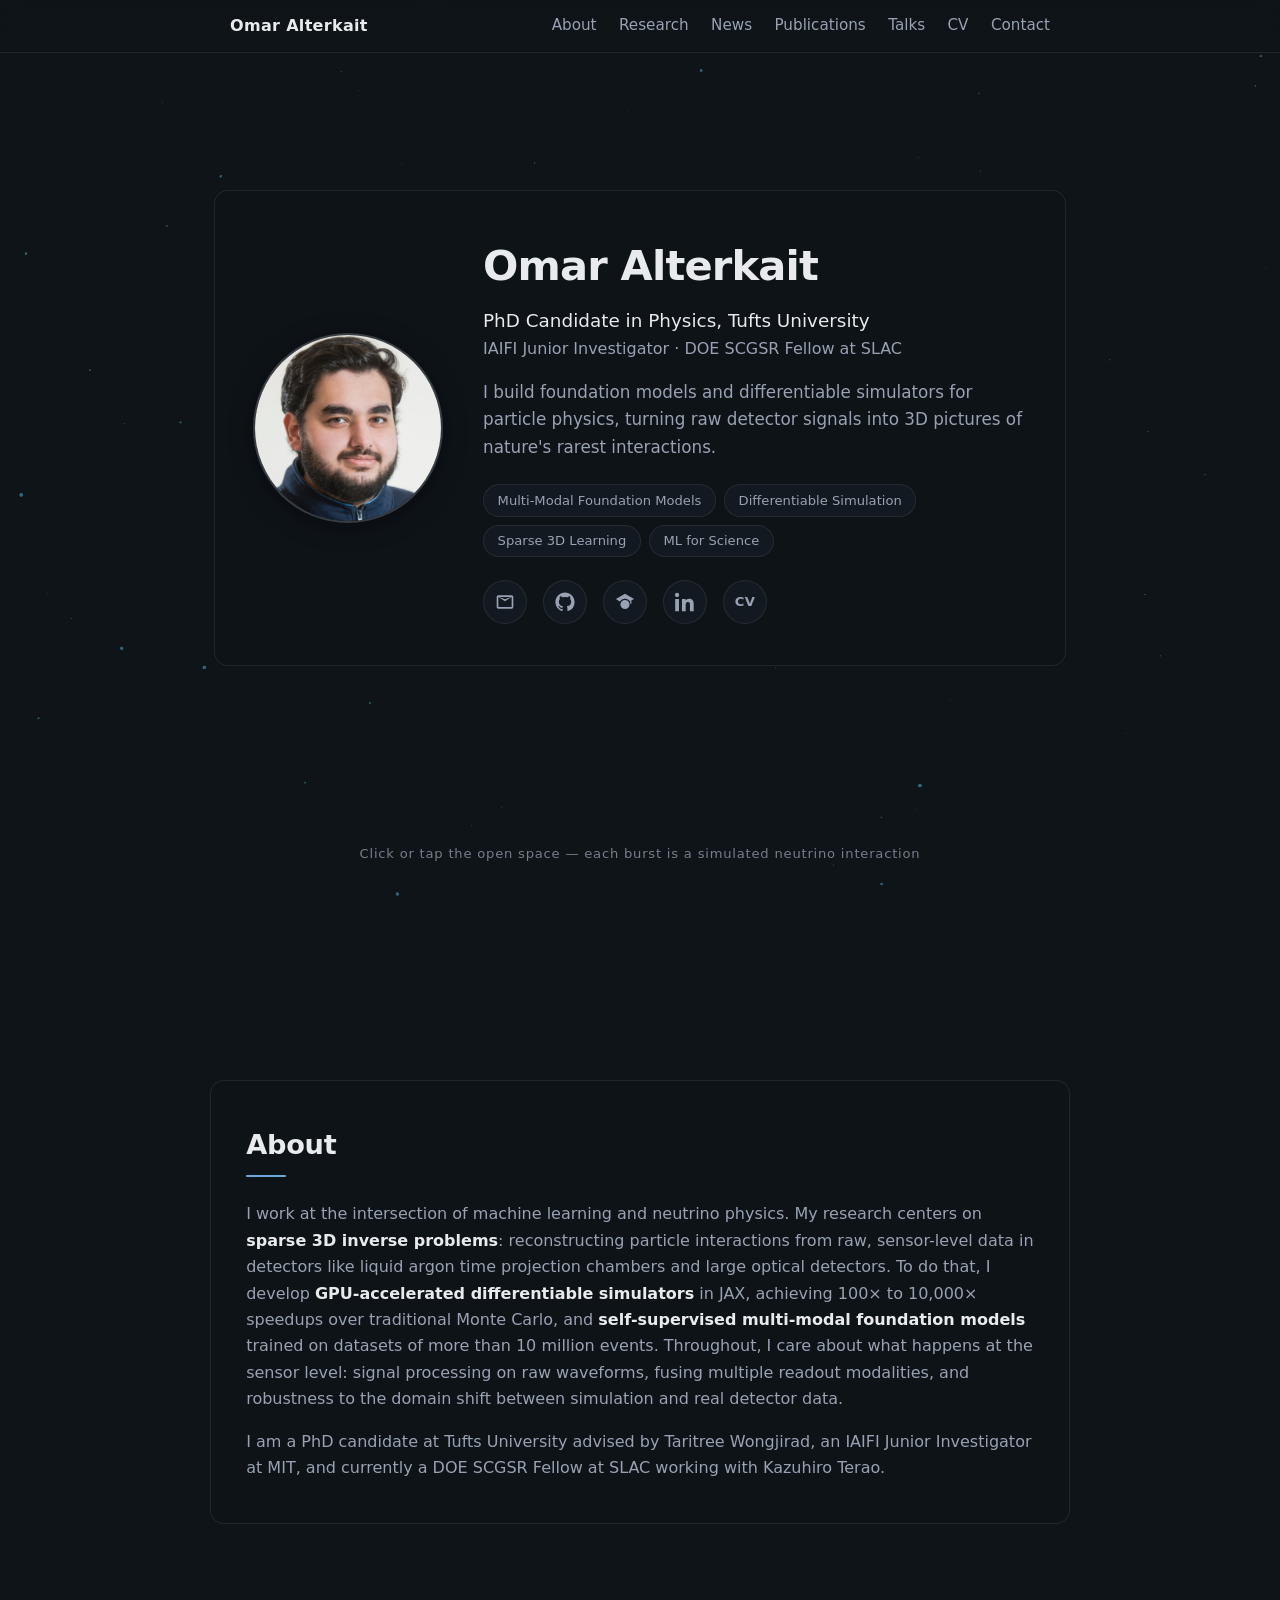
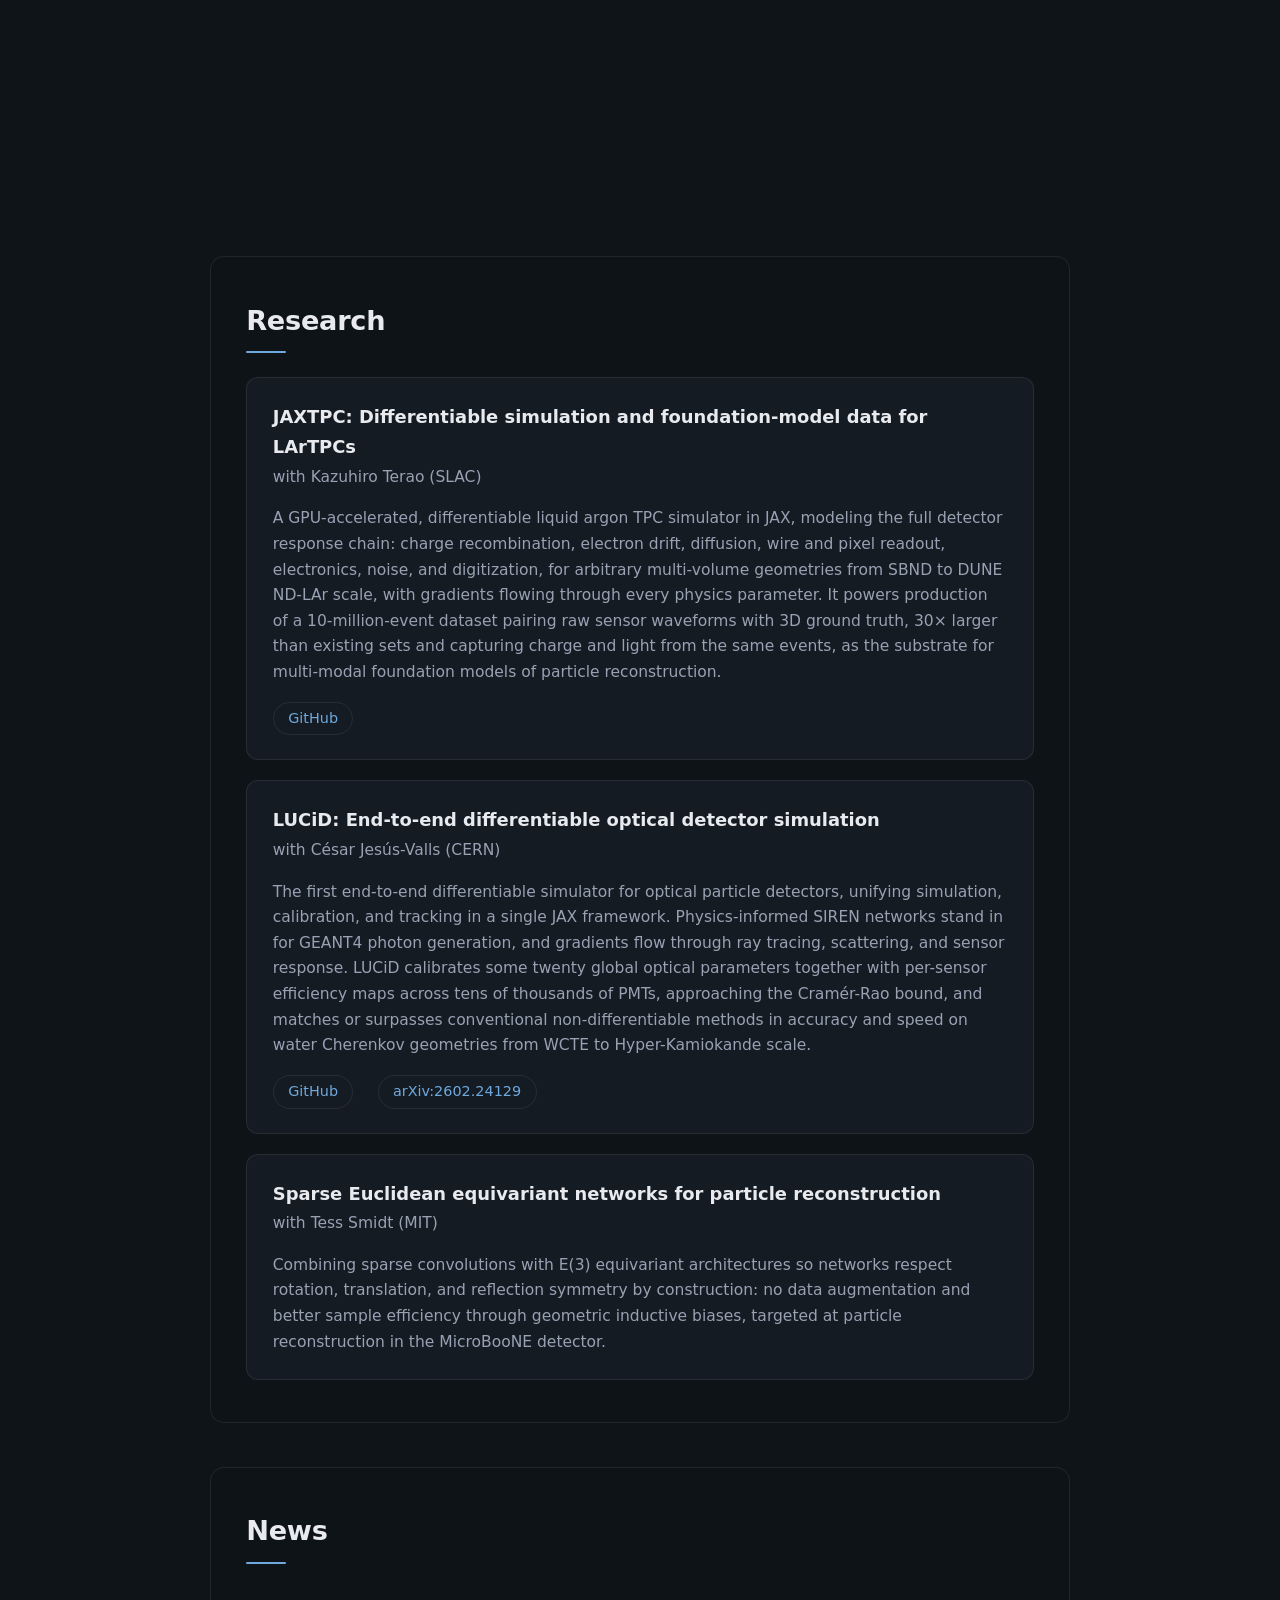
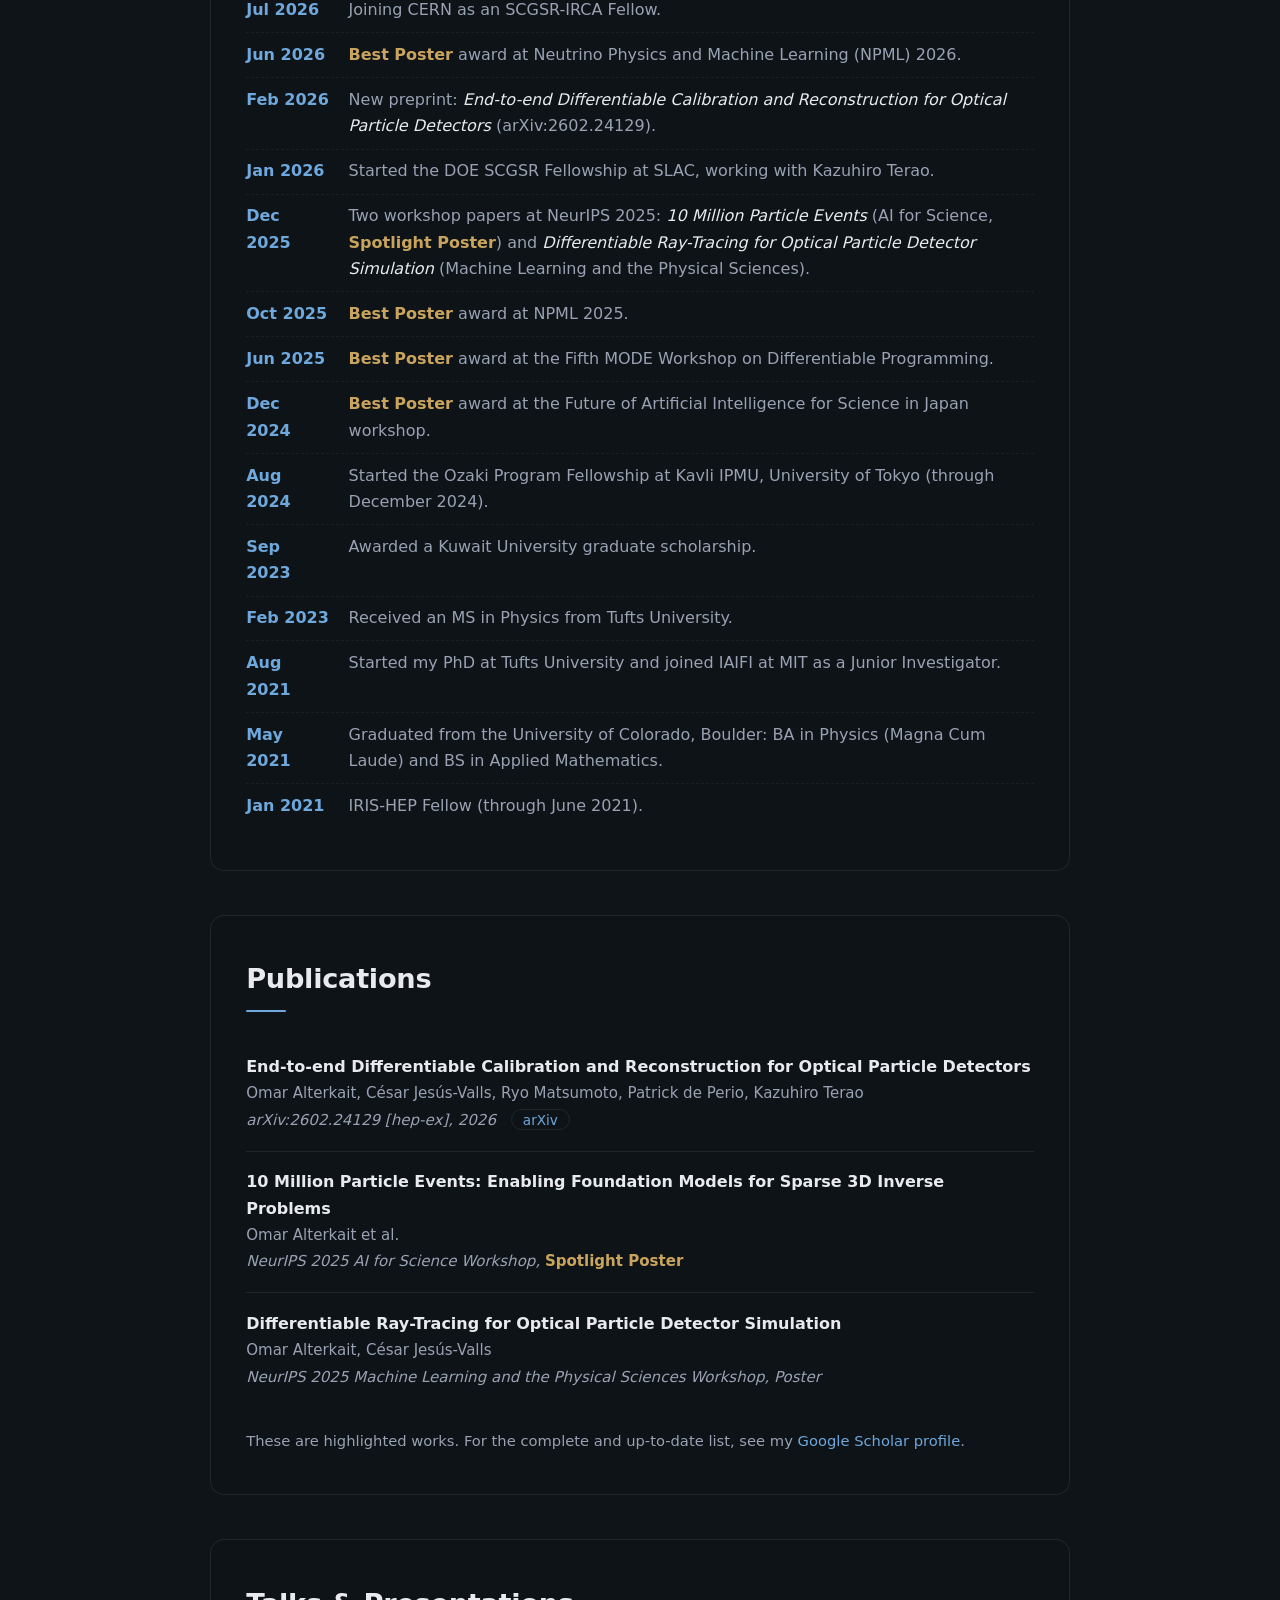
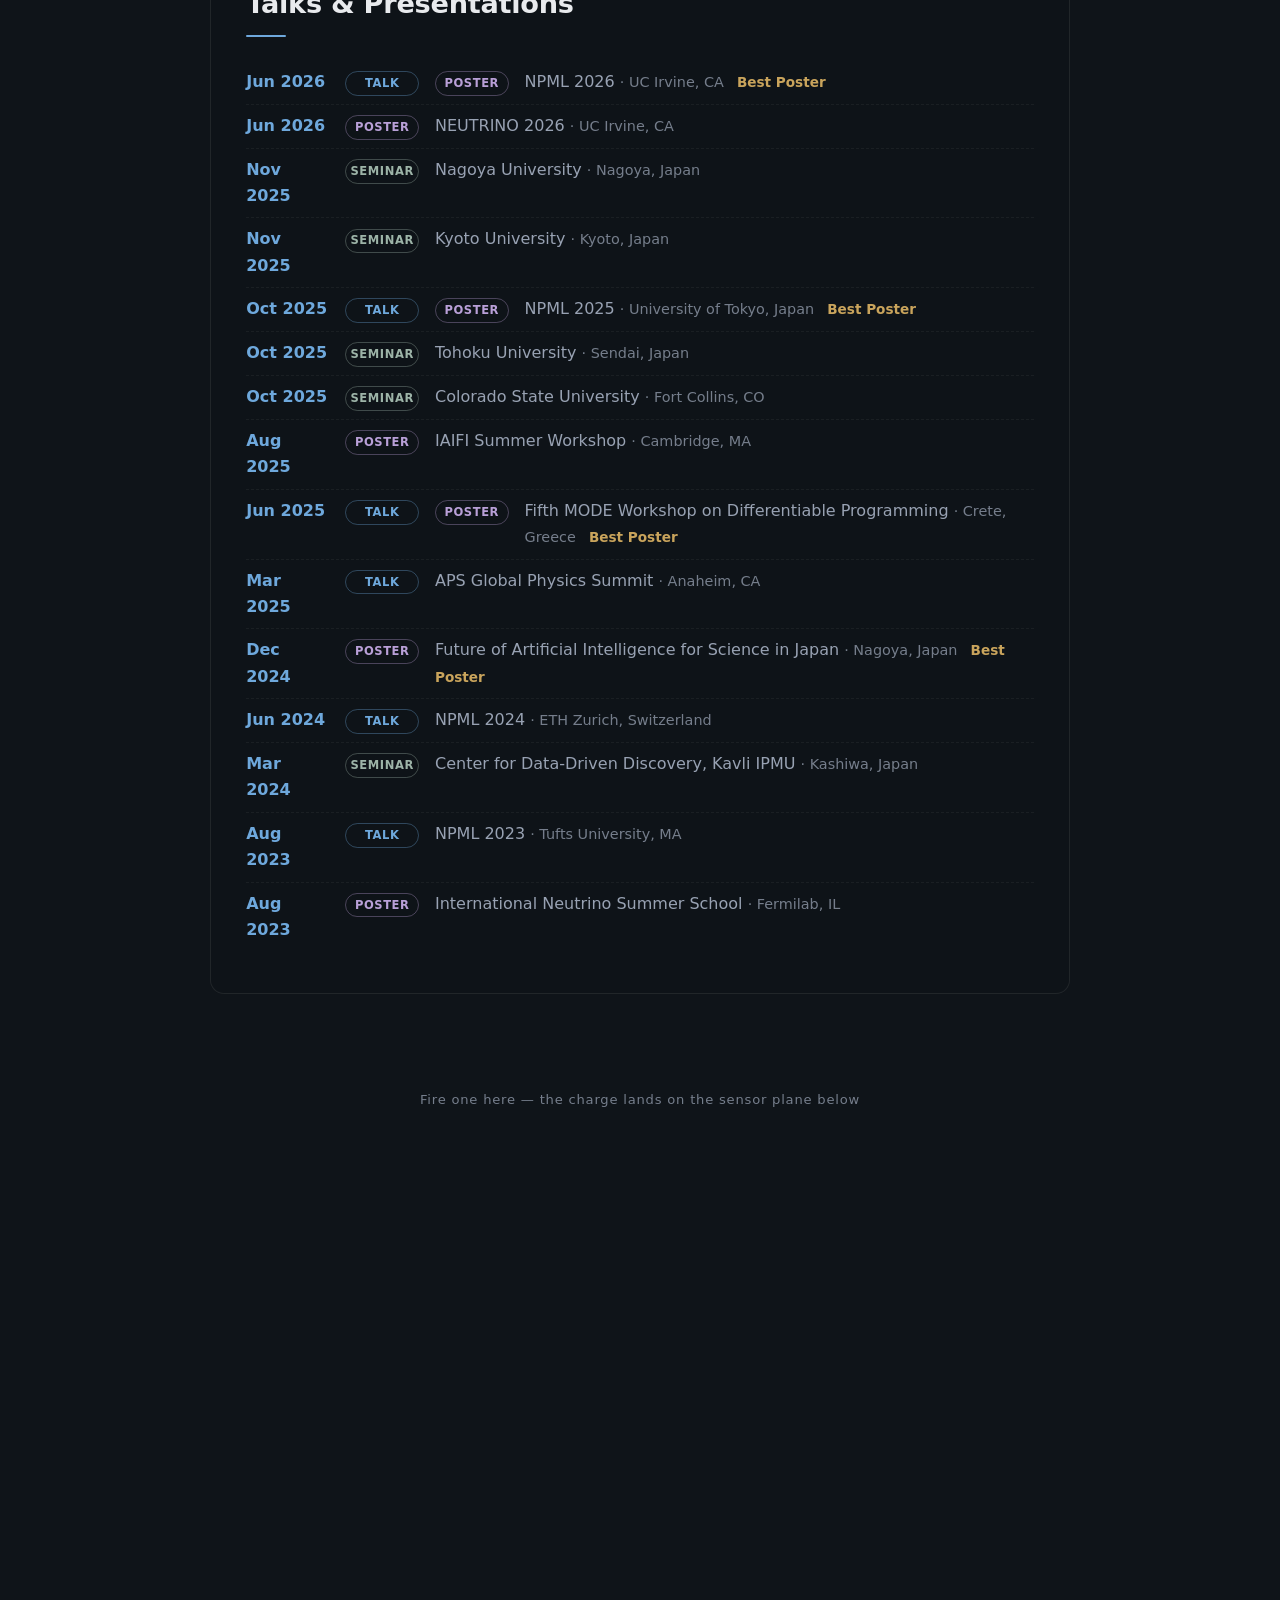
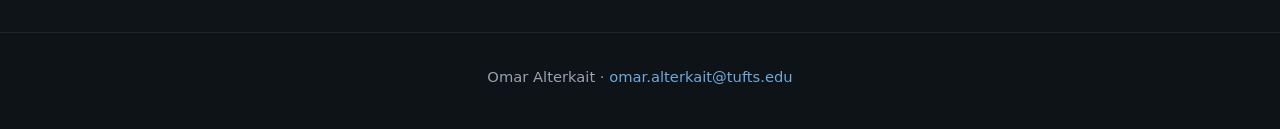
==== commit 001d029c: "Background viewing windows: open space to click and watch interactions Panels are near-opaque, so th" ====
--- a/index.html
+++ b/index.html
@@ -74,6 +74,12 @@
   </header>
 
   <main>
+    <!-- Open stretch: the background canvas shows through here. The hint is
+         revealed by bg-drift.js only once clicking actually works. -->
+    <div class="bg-window" aria-hidden="true">
+      <span class="bg-hint">Click or tap the open space &mdash; each burst is a simulated neutrino interaction</span>
+    </div>
+
     <section id="about" class="section">
       <h2>About</h2>
       <p>
@@ -91,6 +97,8 @@
         and currently a DOE SCGSR Fellow at SLAC working with Kazuhiro Terao.
       </p>
     </section>
+
+    <div class="bg-window" aria-hidden="true"></div>
 
     <section id="research" class="section">
       <h2>Research</h2>
@@ -207,6 +215,13 @@
       </ul>
     </section>
 
+    <!-- Approach space before the sensor plane: clicks here form close to
+         the plane and land quickly, the full lifecycle without scrolling.
+         The label also explains what the wireframe below is. -->
+    <div class="bg-window bg-window-low" aria-hidden="true">
+      <span class="bg-hint bg-hint-keep">Fire one here &mdash; the charge lands on the sensor plane below</span>
+    </div>
+
     <!-- Reserved space for the sensor plane of the background detector.
          Charge from clicked interactions drifts down the page and lands here. -->
     <div id="detector" class="detector-space" aria-hidden="true"></div>
--- a/css/style.css
+++ b/css/style.css
@@ -416,6 +416,48 @@
 }
 
 .contact-block p { font-size: 0.95rem; line-height: 1.9; }
+
+/* --- Background viewing windows ------------------------------------------------ */
+/* Deliberate open stretches between panels where the canvas shows through:
+   click/tap here to fire an interaction and watch it form and drift.
+   clamp() keeps them meaningful on short phone viewports without becoming
+   a void on tall monitors. */
+
+.bg-window {
+  height: clamp(220px, 32vh, 520px);
+  display: flex;
+  /* Hint near the top of the window: with the hero at 88vh a centered hint
+     would sit at ~104vh, below the fold on every desktop viewport. */
+  align-items: flex-start;
+  justify-content: center;
+  padding-top: 3.2rem;
+}
+
+/* Approach window before the sensor plane, shorter than the mid-page ones */
+.bg-window-low { height: clamp(140px, 20vh, 380px); }
+
+.bg-hint {
+  font-size: 0.82rem;
+  letter-spacing: 0.06em;
+  text-align: center;
+  text-wrap: balance;
+  color: var(--text-dim);
+  padding: 0 1rem;
+  user-select: none;
+  -webkit-user-select: none;
+  opacity: 0;                              /* shown only if clicking works */
+  transition: opacity 1.2s ease 0.4s;
+}
+
+html.bg-live .bg-hint { opacity: 0.75; }   /* bg-drift.js: clicks are armed */
+
+/* First visible burst: the intro hint has served its purpose. Exit fast and
+   without the entrance delay so the caption never lingers over the forming
+   cloud. The plane label (.bg-hint-keep) stays: it names the wireframe. */
+html.bg-used .bg-hint:not(.bg-hint-keep) {
+  opacity: 0;
+  transition: opacity 0.35s ease;
+}
 
 /* --- Detector sensor plane space ---------------------------------------------- */
 
@@ -455,4 +497,17 @@
   .news-list li { flex-direction: column; gap: 0.1rem; }
   .talk-list li { gap: 0.6rem; }
   .chip-row { justify-content: center; margin-left: auto; margin-right: auto; }
-}
+  /* Panels are full-width on phones, so these gaps are the only place the
+     animation shows through; keep them real but economize thumb-scrolling.
+     svh fallback: size against the visible viewport while the URL bar shows. */
+  .bg-window { height: clamp(160px, 24vh, 280px); height: clamp(160px, 24svh, 280px); }
+  .bg-window-low { height: clamp(100px, 14vh, 220px); height: clamp(100px, 14svh, 220px); }
+}
+
+/* Short landscape viewports (phones rotated): the portrait floors above only
+   apply under 640px width, so rotated phones would get the desktop 220px
+   floor, over half the screen of empty scroll per gap. */
+@media (max-height: 500px) {
+  .bg-window { height: clamp(120px, 30vh, 180px); padding-top: 2rem; }
+  .bg-window-low { height: clamp(80px, 16vh, 140px); }
+}
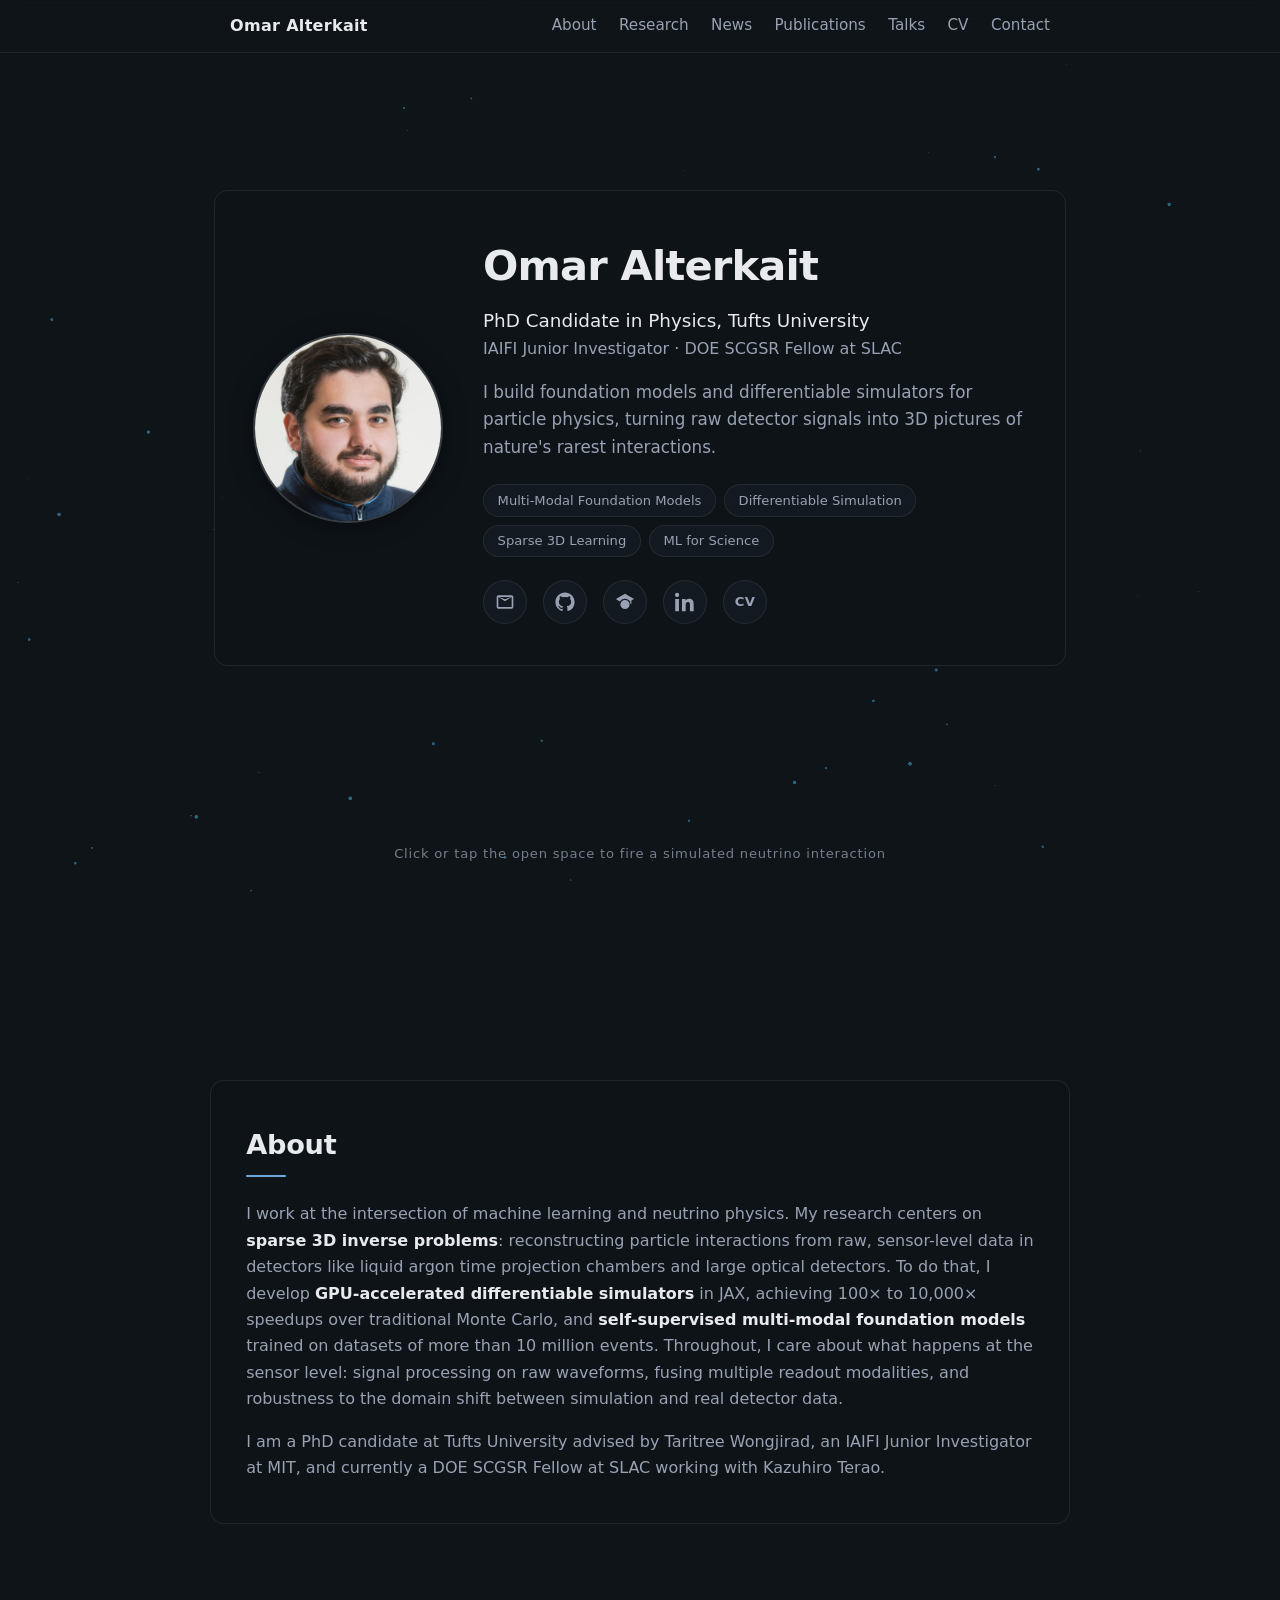
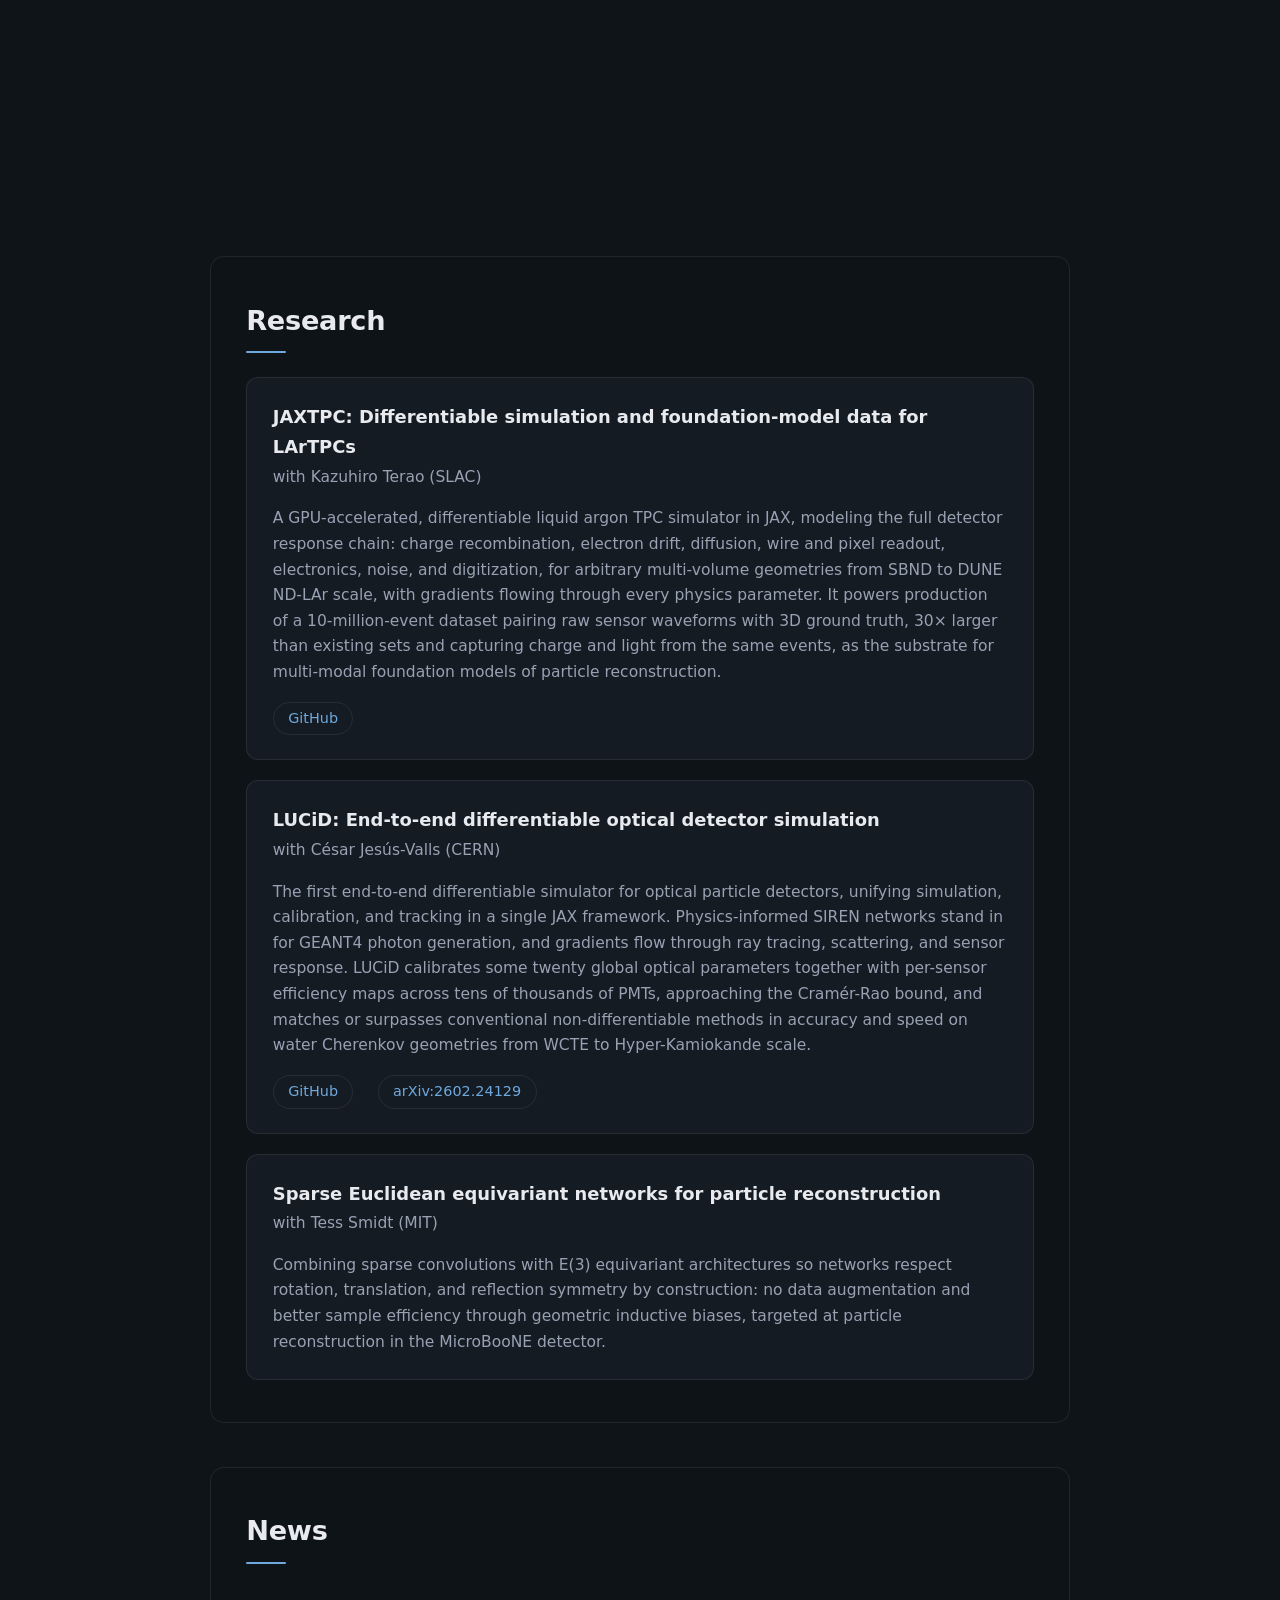
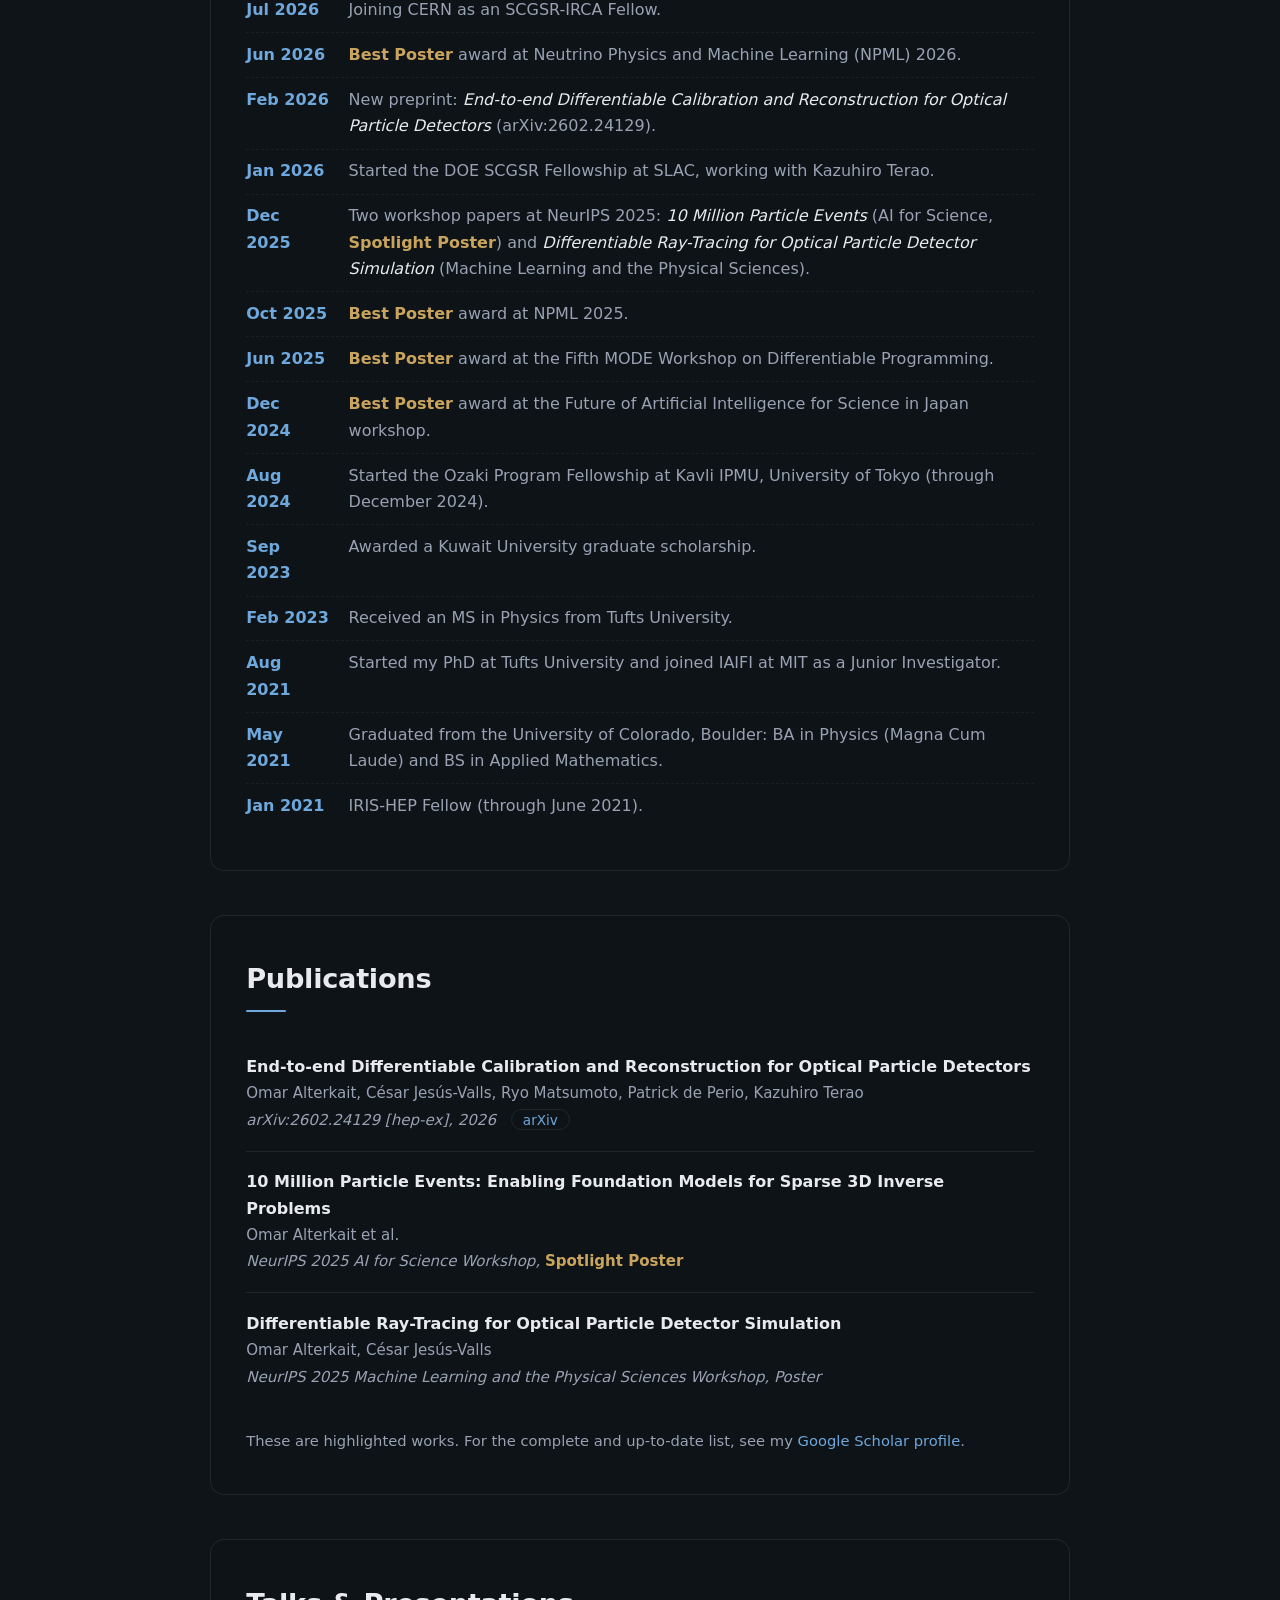
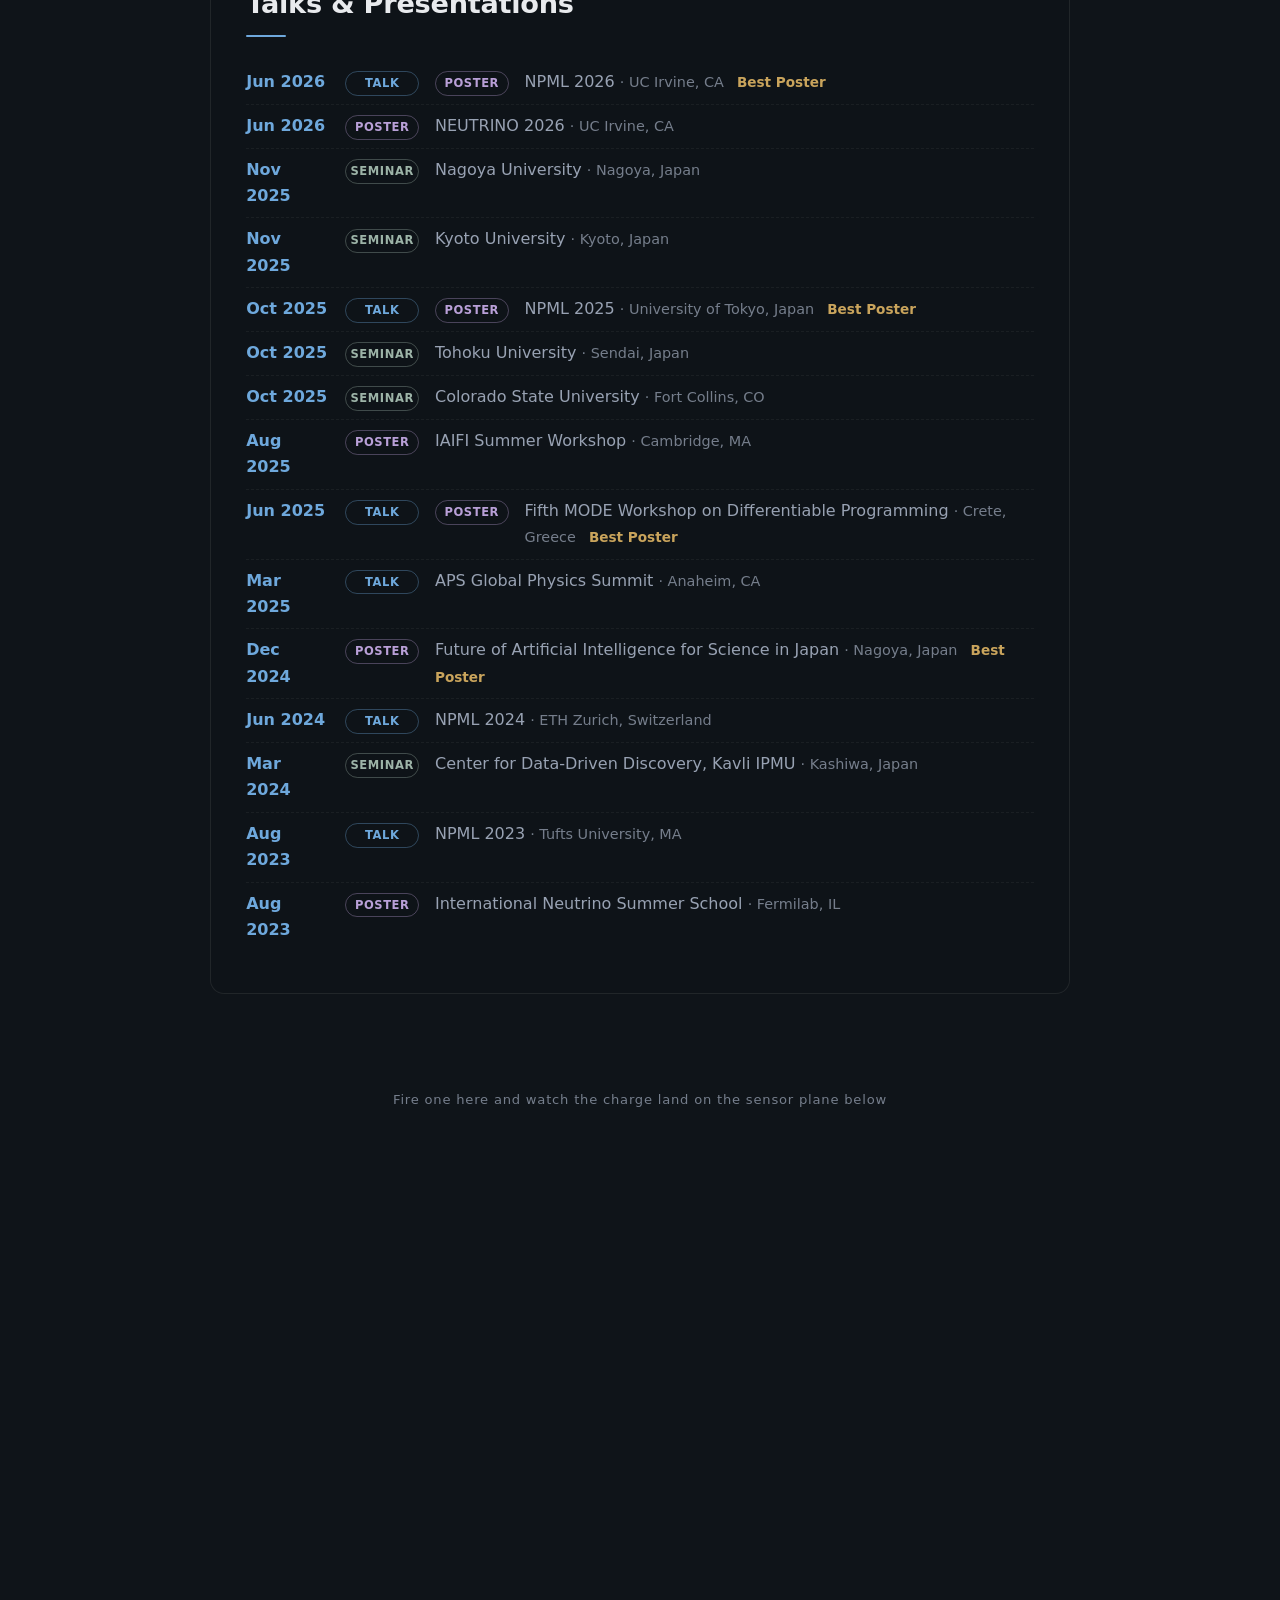
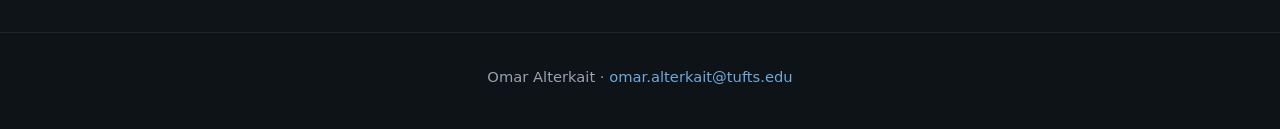
==== commit d0b793dc: "Update CV PDF; drop em dashes from hint captions Co-Authored-By: Claude Opus 4.8 (1M context) <norep" ====
--- a/index.html
+++ b/index.html
@@ -77,7 +77,7 @@
     <!-- Open stretch: the background canvas shows through here. The hint is
          revealed by bg-drift.js only once clicking actually works. -->
     <div class="bg-window" aria-hidden="true">
-      <span class="bg-hint">Click or tap the open space &mdash; each burst is a simulated neutrino interaction</span>
+      <span class="bg-hint">Click or tap the open space to fire a simulated neutrino interaction</span>
     </div>
 
     <section id="about" class="section">
@@ -219,7 +219,7 @@
          the plane and land quickly, the full lifecycle without scrolling.
          The label also explains what the wireframe below is. -->
     <div class="bg-window bg-window-low" aria-hidden="true">
-      <span class="bg-hint bg-hint-keep">Fire one here &mdash; the charge lands on the sensor plane below</span>
+      <span class="bg-hint bg-hint-keep">Fire one here and watch the charge land on the sensor plane below</span>
     </div>
 
     <!-- Reserved space for the sensor plane of the background detector.
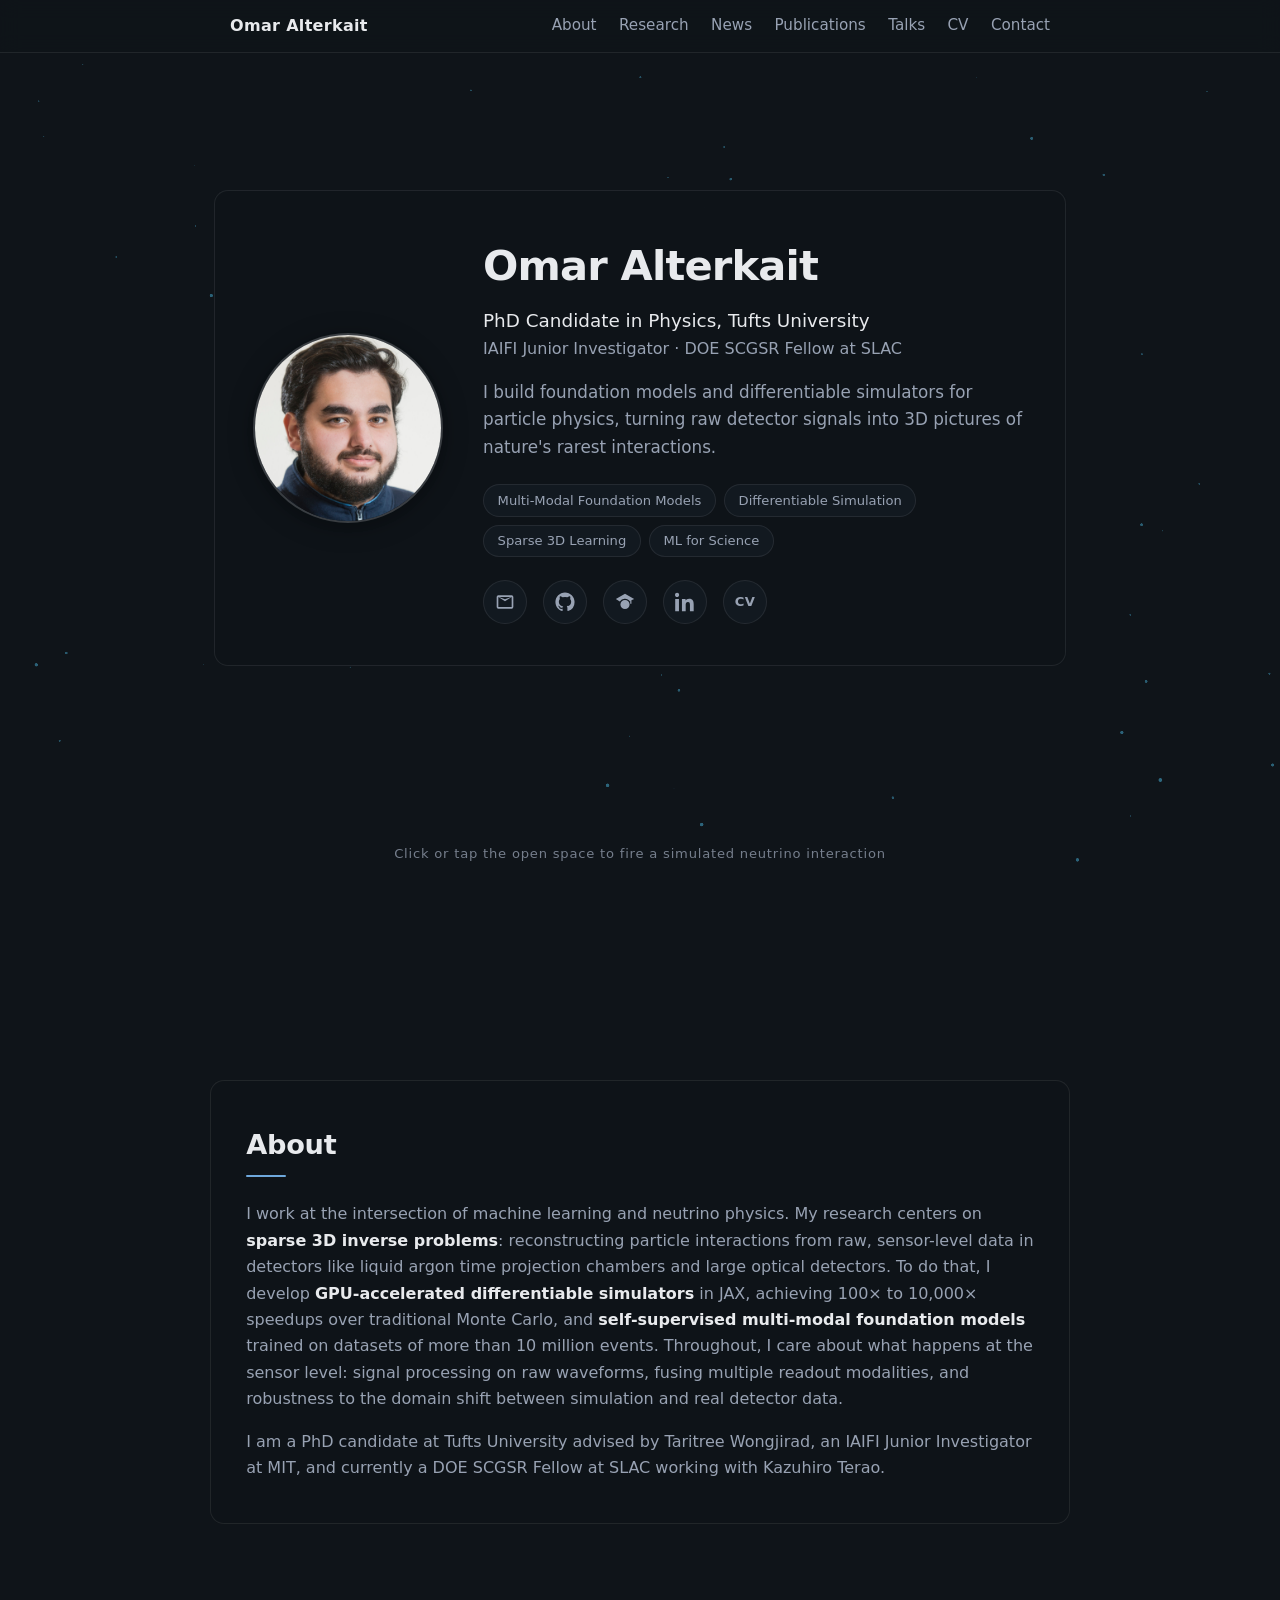
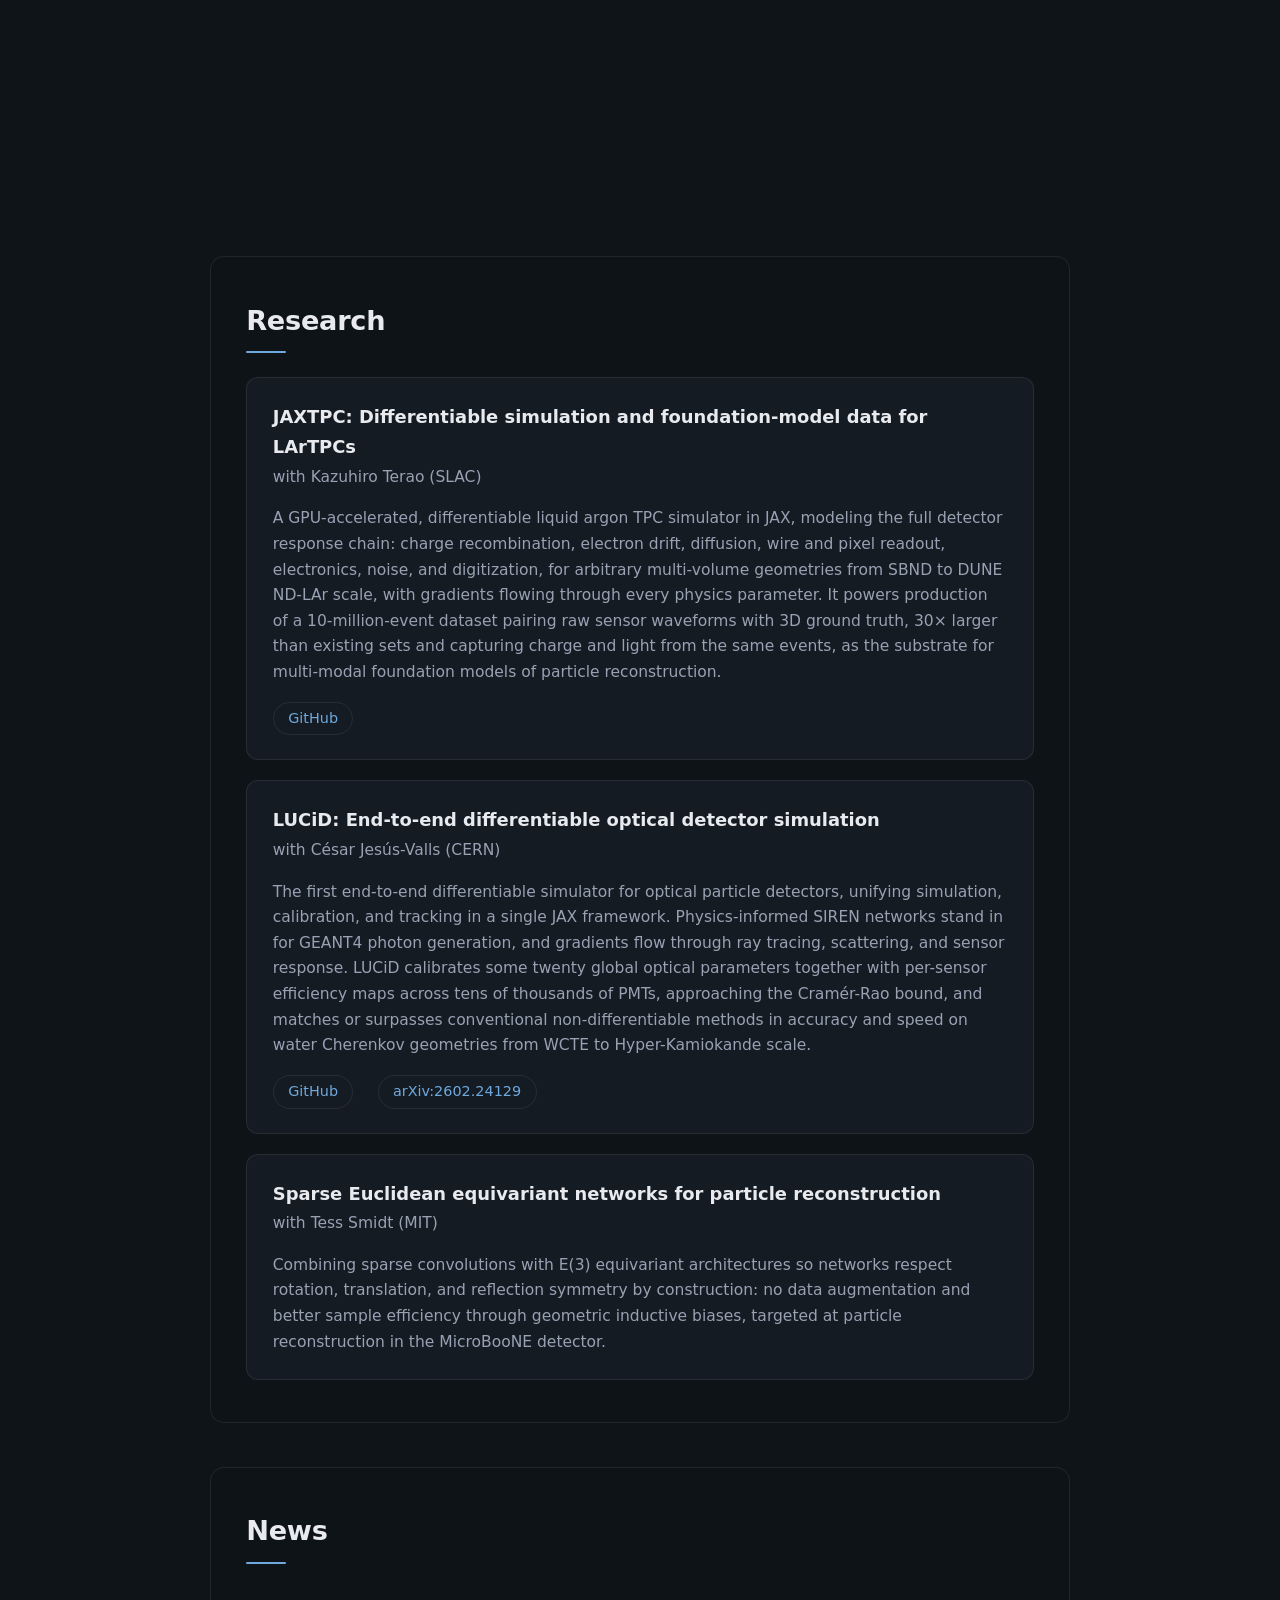
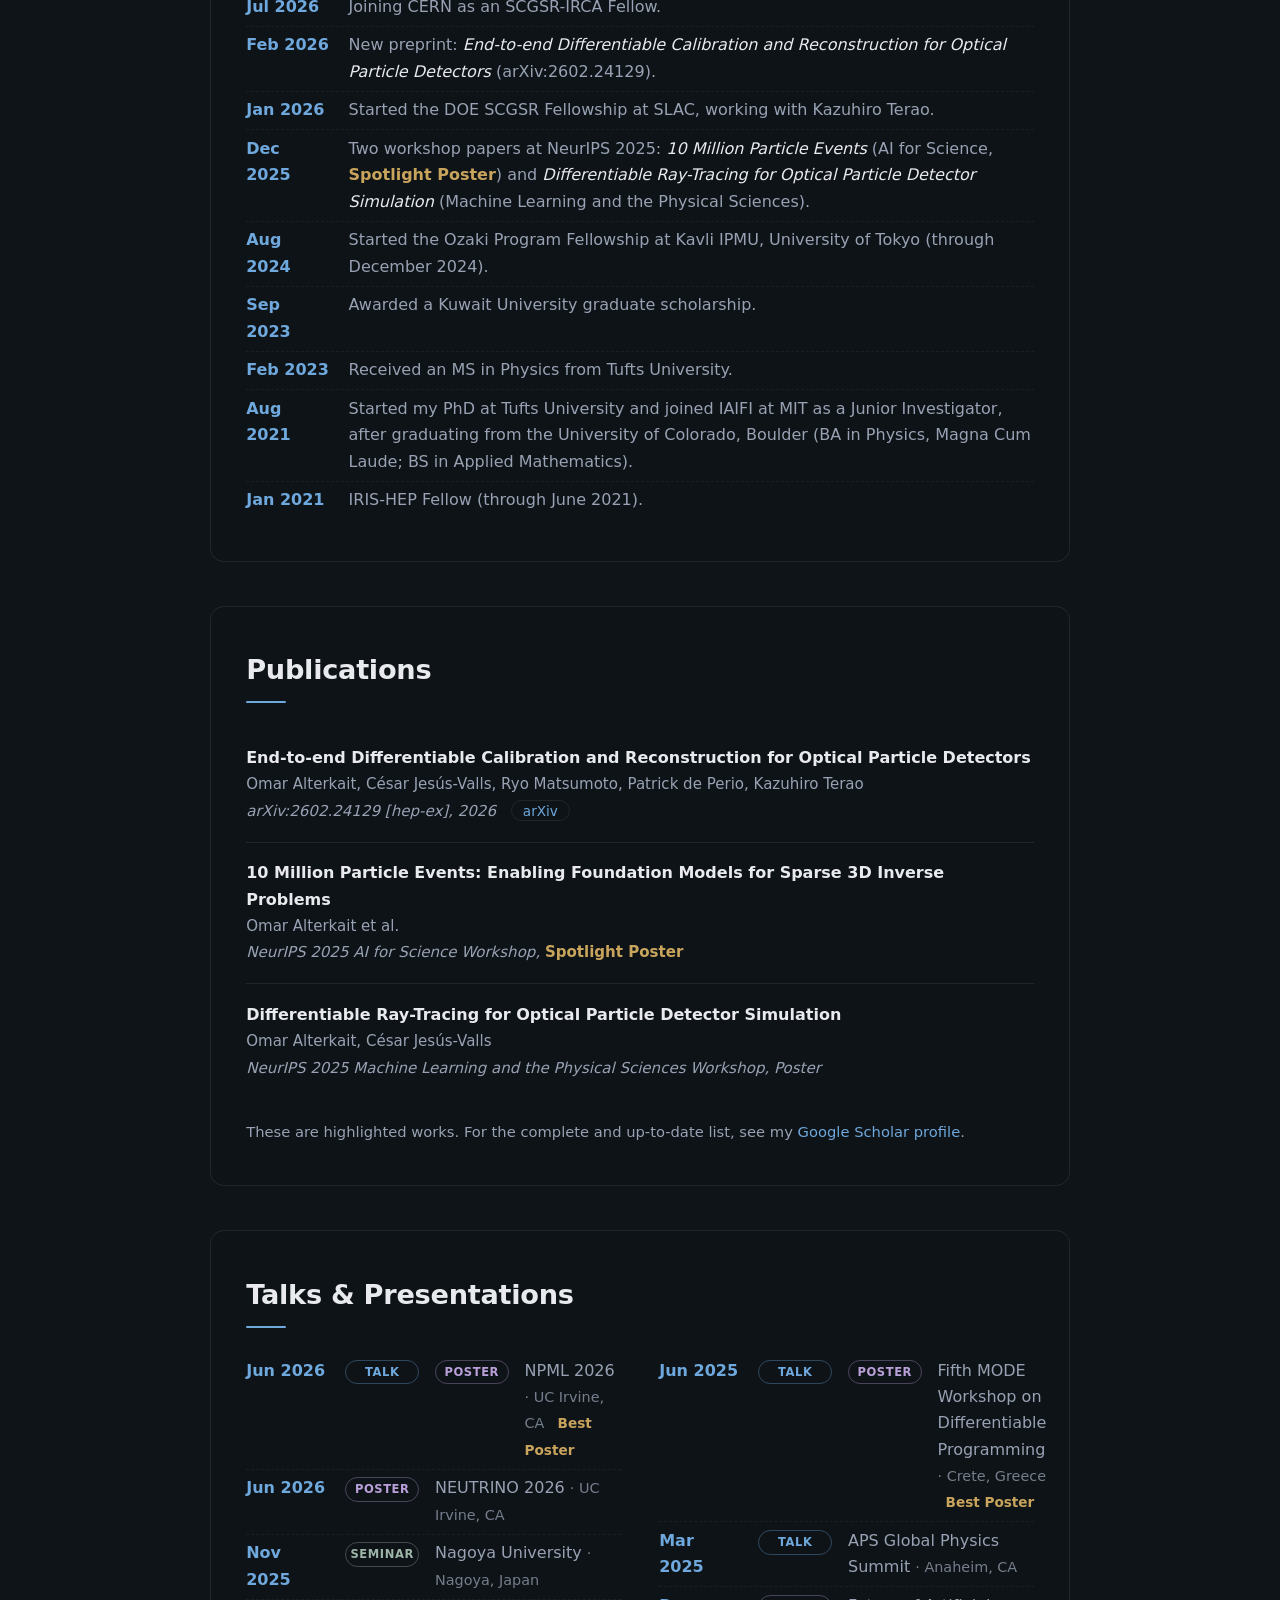
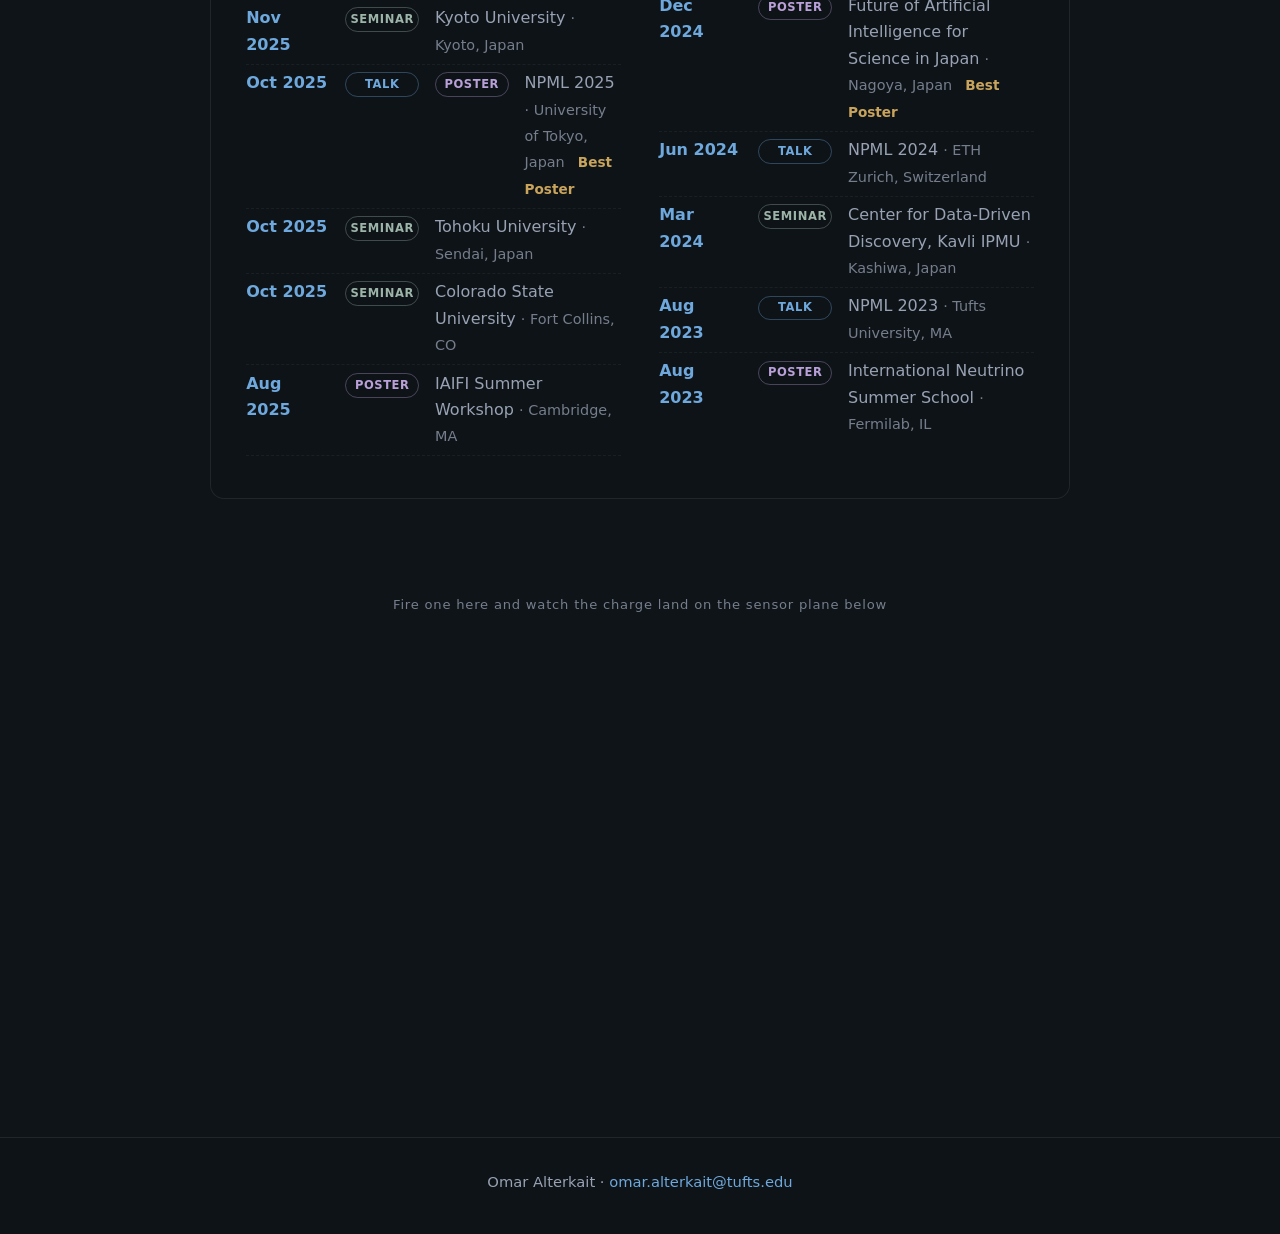
==== commit eac77b6e: "Compact the middle: mobile talk-row fix, news dedupe, two-column talks Talk rows on phones kept the " ====
--- a/index.html
+++ b/index.html
@@ -154,18 +154,13 @@
       <h2>News</h2>
       <ul class="news-list">
         <li><span class="news-date">Jul 2026</span> <span class="news-text">Joining CERN as an SCGSR-IRCA Fellow.</span></li>
-        <li><span class="news-date">Jun 2026</span> <span class="news-text"><strong>Best Poster</strong> award at Neutrino Physics and Machine Learning (NPML) 2026.</span></li>
         <li><span class="news-date">Feb 2026</span> <span class="news-text">New preprint: <em>End-to-end Differentiable Calibration and Reconstruction for Optical Particle Detectors</em> (arXiv:2602.24129).</span></li>
         <li><span class="news-date">Jan 2026</span> <span class="news-text">Started the DOE SCGSR Fellowship at SLAC, working with Kazuhiro Terao.</span></li>
         <li><span class="news-date">Dec 2025</span> <span class="news-text">Two workshop papers at NeurIPS 2025: <em>10 Million Particle Events</em> (AI for Science, <strong>Spotlight Poster</strong>) and <em>Differentiable Ray-Tracing for Optical Particle Detector Simulation</em> (Machine Learning and the Physical Sciences).</span></li>
-        <li><span class="news-date">Oct 2025</span> <span class="news-text"><strong>Best Poster</strong> award at NPML 2025.</span></li>
-        <li><span class="news-date">Jun 2025</span> <span class="news-text"><strong>Best Poster</strong> award at the Fifth MODE Workshop on Differentiable Programming.</span></li>
-        <li><span class="news-date">Dec 2024</span> <span class="news-text"><strong>Best Poster</strong> award at the Future of Artificial Intelligence for Science in Japan workshop.</span></li>
         <li><span class="news-date">Aug 2024</span> <span class="news-text">Started the Ozaki Program Fellowship at Kavli IPMU, University of Tokyo (through December 2024).</span></li>
         <li><span class="news-date">Sep 2023</span> <span class="news-text">Awarded a Kuwait University graduate scholarship.</span></li>
         <li><span class="news-date">Feb 2023</span> <span class="news-text">Received an MS in Physics from Tufts University.</span></li>
-        <li><span class="news-date">Aug 2021</span> <span class="news-text">Started my PhD at Tufts University and joined IAIFI at MIT as a Junior Investigator.</span></li>
-        <li><span class="news-date">May 2021</span> <span class="news-text">Graduated from the University of Colorado, Boulder: BA in Physics (Magna Cum Laude) and BS in Applied Mathematics.</span></li>
+        <li><span class="news-date">Aug 2021</span> <span class="news-text">Started my PhD at Tufts University and joined IAIFI at MIT as a Junior Investigator, after graduating from the University of Colorado, Boulder (BA in Physics, Magna Cum Laude; BS in Applied Mathematics).</span></li>
         <li><span class="news-date">Jan 2021</span> <span class="news-text">IRIS-HEP Fellow (through June 2021).</span></li>
       </ul>
     </section>
--- a/css/style.css
+++ b/css/style.css
@@ -327,7 +327,7 @@
 .news-list li {
   display: flex;
   gap: 1.2rem;
-  padding: 0.55rem 0;
+  padding: 0.35rem 0;
   color: var(--text-dim);
   border-bottom: 1px dashed rgba(255, 255, 255, 0.05);
 }
@@ -354,11 +354,18 @@
   display: flex;
   align-items: baseline;
   gap: 1rem;
-  padding: 0.5rem 0;
+  padding: 0.35rem 0;
   color: var(--text-dim);
   border-bottom: 1px dashed rgba(255, 255, 255, 0.05);
 }
 .talk-list li:last-child { border-bottom: none; }
+
+/* Two columns on wide screens: talk rows are one-liners there, so the list
+   halves in height and the mid-page stretch without animation shrinks too. */
+@media (min-width: 861px) {
+  .talk-list { columns: 2; column-gap: 2.4rem; }
+  .talk-list li { break-inside: avoid; }
+}
 
 .tag {
   flex-shrink: 0;
@@ -495,7 +502,12 @@
   .icon-row { justify-content: center; }
   .hero-tagline { margin-left: auto; margin-right: auto; }
   .news-list li { flex-direction: column; gap: 0.1rem; }
-  .talk-list li { gap: 0.6rem; }
+  /* Talk rows: date + tags on their own line, text on the next. The desktop
+     single-row flex left ~56px for the text beside the fixed-width date and
+     chips, ballooning every row and overflowing on long words. */
+  .talk-list li { flex-wrap: wrap; gap: 0.25rem 0.6rem; }
+  .talk-list .news-text { flex-basis: 100%; }
+  .tag { width: auto; padding: 0.12rem 0.7rem; }
   .chip-row { justify-content: center; margin-left: auto; margin-right: auto; }
   /* Panels are full-width on phones, so these gaps are the only place the
      animation shows through; keep them real but economize thumb-scrolling.
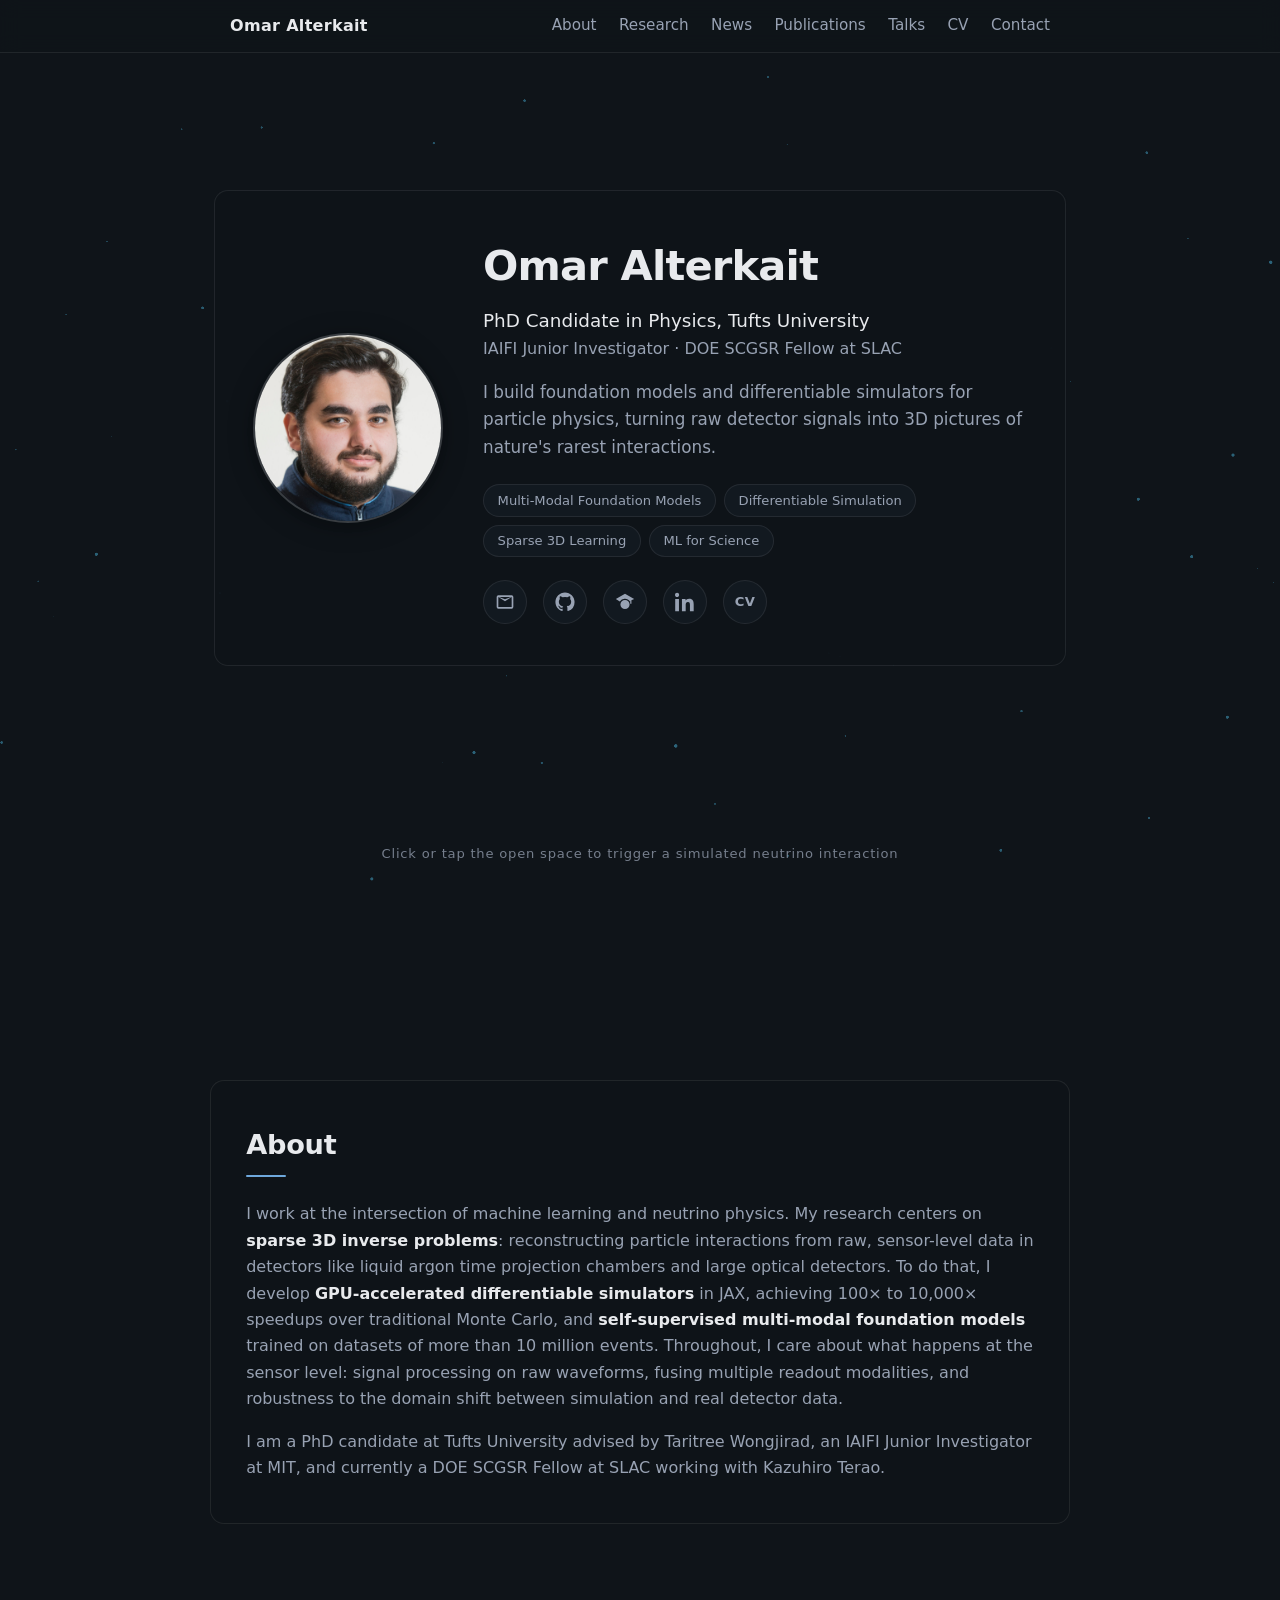
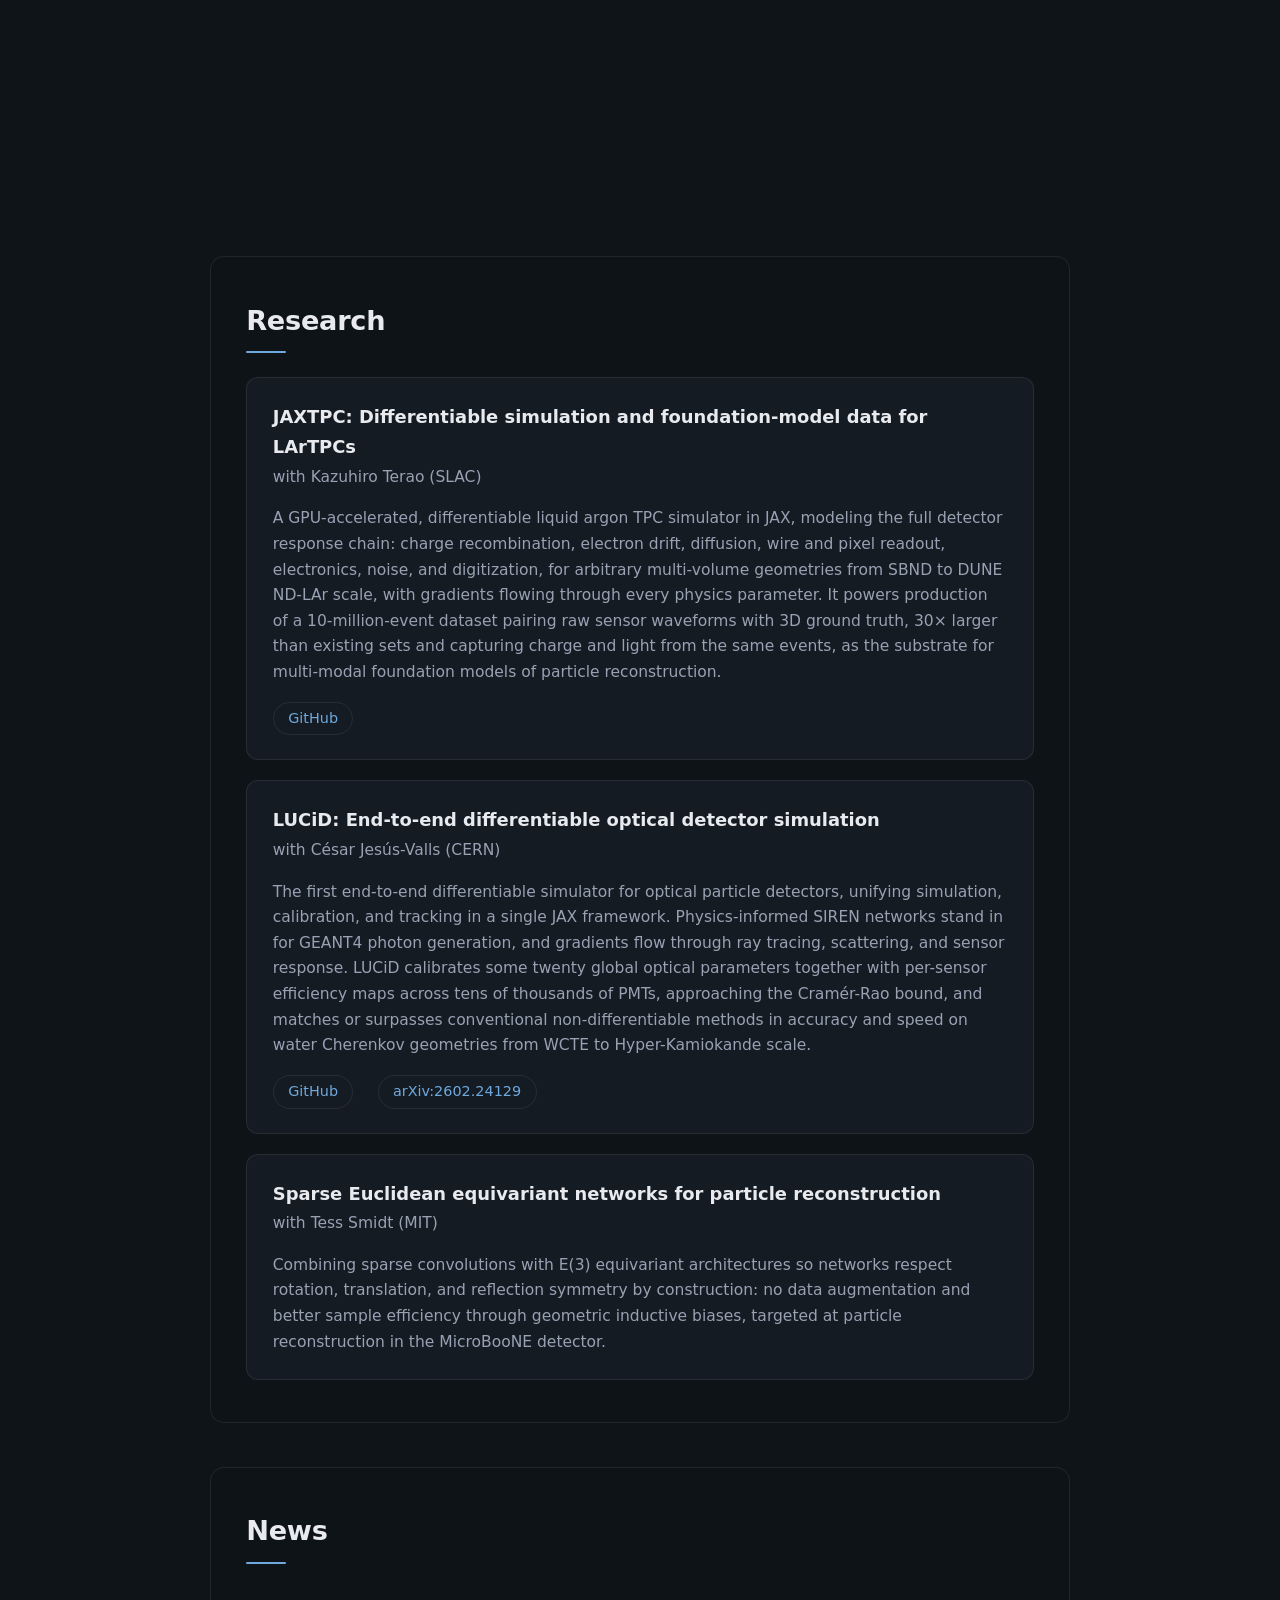
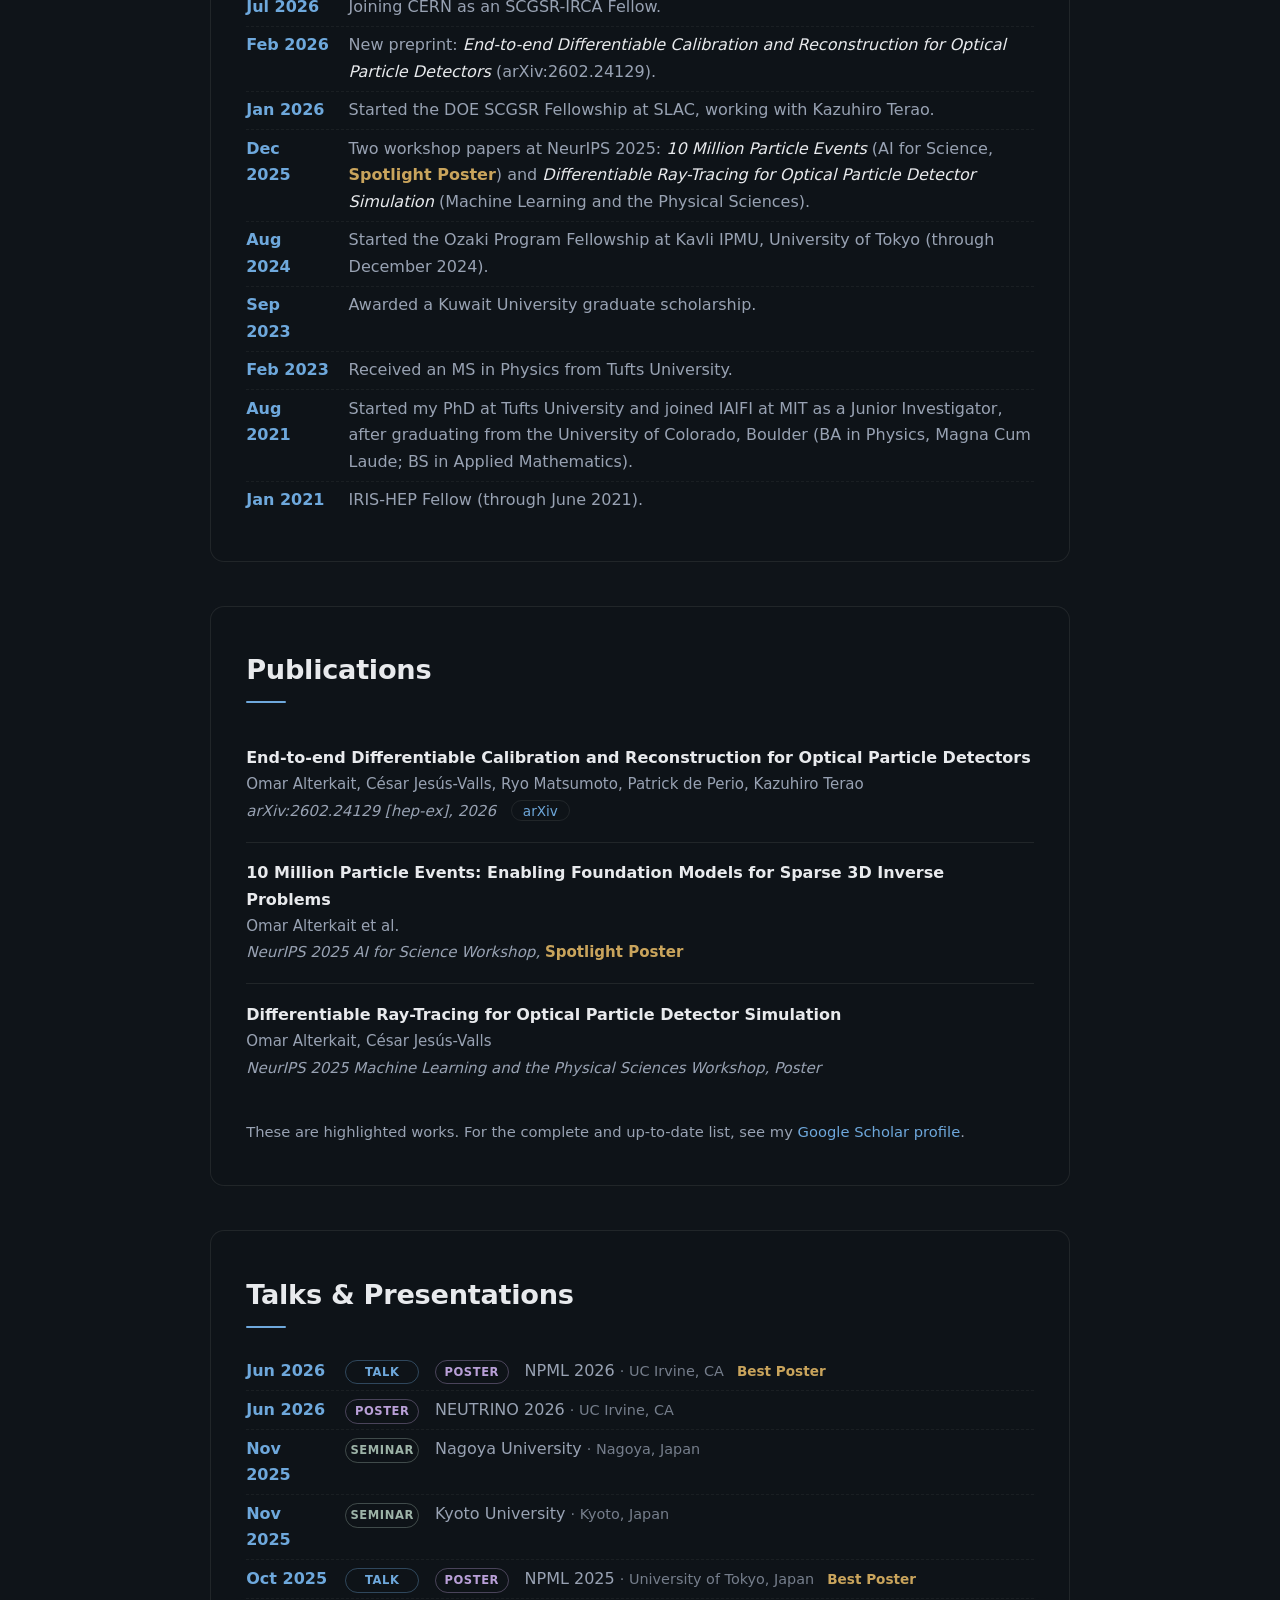
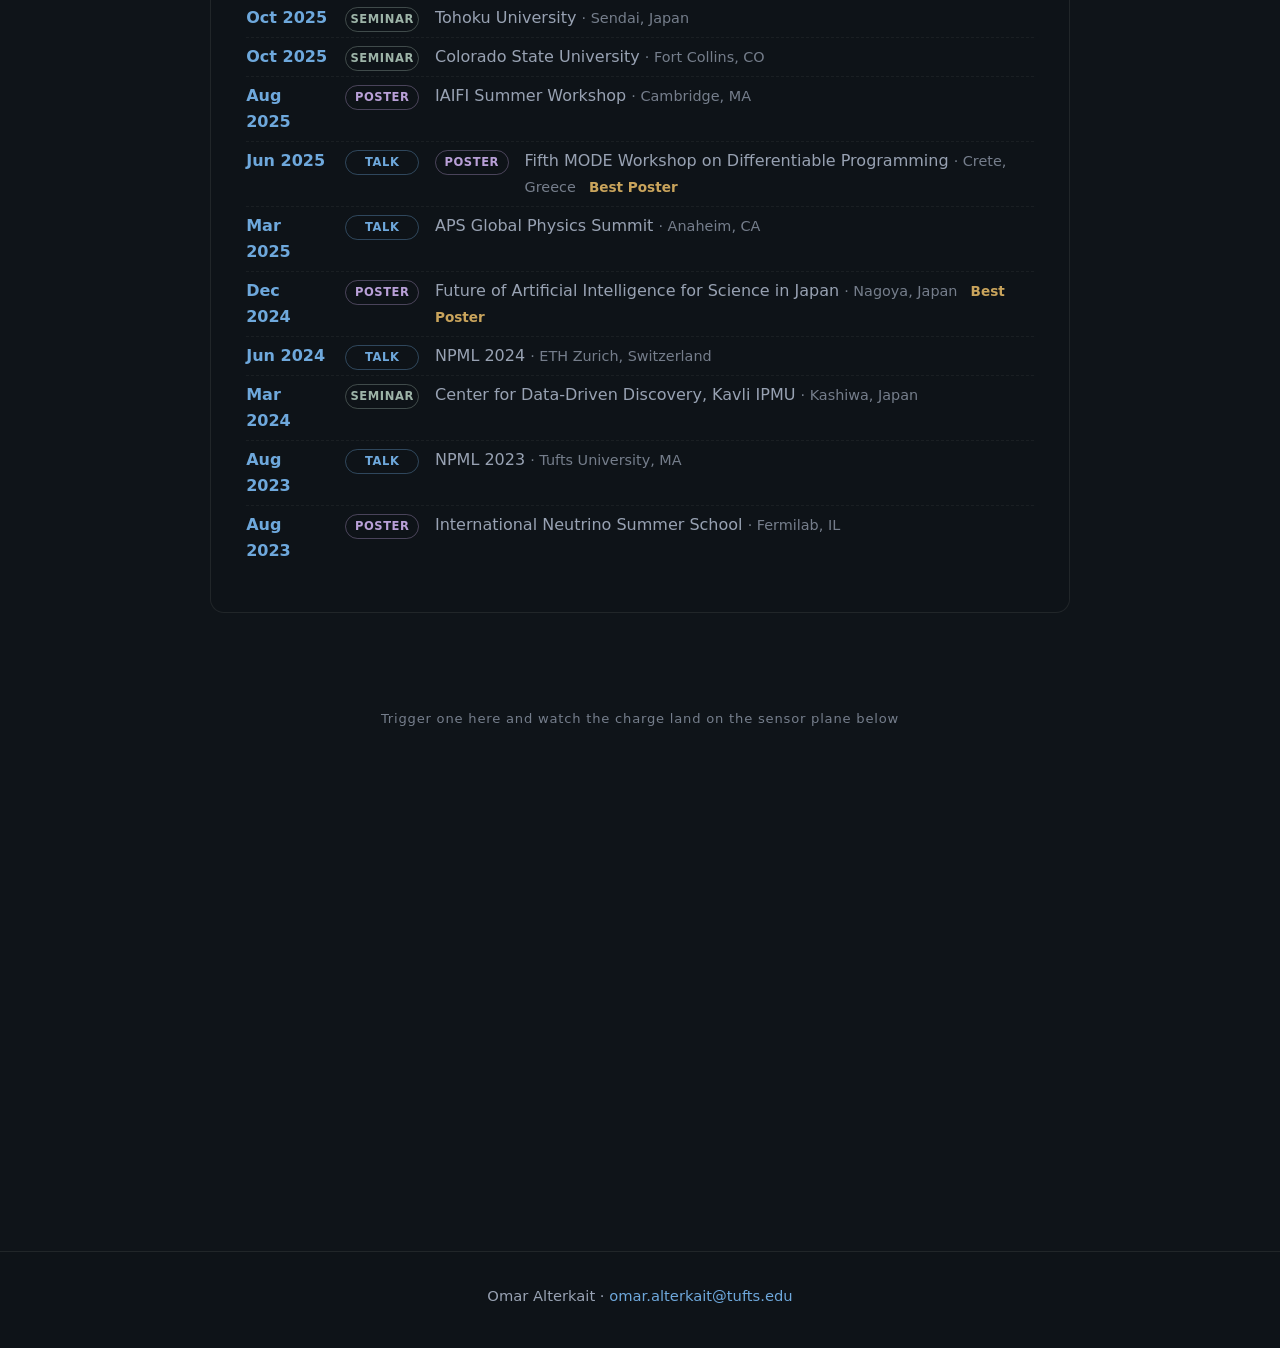
==== commit 39c8fca8: "Revert two-column talks; hint wording: fire -> trigger Co-Authored-By: Claude Opus 4.8 (1M context) " ====
--- a/index.html
+++ b/index.html
@@ -77,7 +77,7 @@
     <!-- Open stretch: the background canvas shows through here. The hint is
          revealed by bg-drift.js only once clicking actually works. -->
     <div class="bg-window" aria-hidden="true">
-      <span class="bg-hint">Click or tap the open space to fire a simulated neutrino interaction</span>
+      <span class="bg-hint">Click or tap the open space to trigger a simulated neutrino interaction</span>
     </div>
 
     <section id="about" class="section">
@@ -214,7 +214,7 @@
          the plane and land quickly, the full lifecycle without scrolling.
          The label also explains what the wireframe below is. -->
     <div class="bg-window bg-window-low" aria-hidden="true">
-      <span class="bg-hint bg-hint-keep">Fire one here and watch the charge land on the sensor plane below</span>
+      <span class="bg-hint bg-hint-keep">Trigger one here and watch the charge land on the sensor plane below</span>
     </div>
 
     <!-- Reserved space for the sensor plane of the background detector.
--- a/css/style.css
+++ b/css/style.css
@@ -359,13 +359,6 @@
   border-bottom: 1px dashed rgba(255, 255, 255, 0.05);
 }
 .talk-list li:last-child { border-bottom: none; }
-
-/* Two columns on wide screens: talk rows are one-liners there, so the list
-   halves in height and the mid-page stretch without animation shrinks too. */
-@media (min-width: 861px) {
-  .talk-list { columns: 2; column-gap: 2.4rem; }
-  .talk-list li { break-inside: avoid; }
-}
 
 .tag {
   flex-shrink: 0;
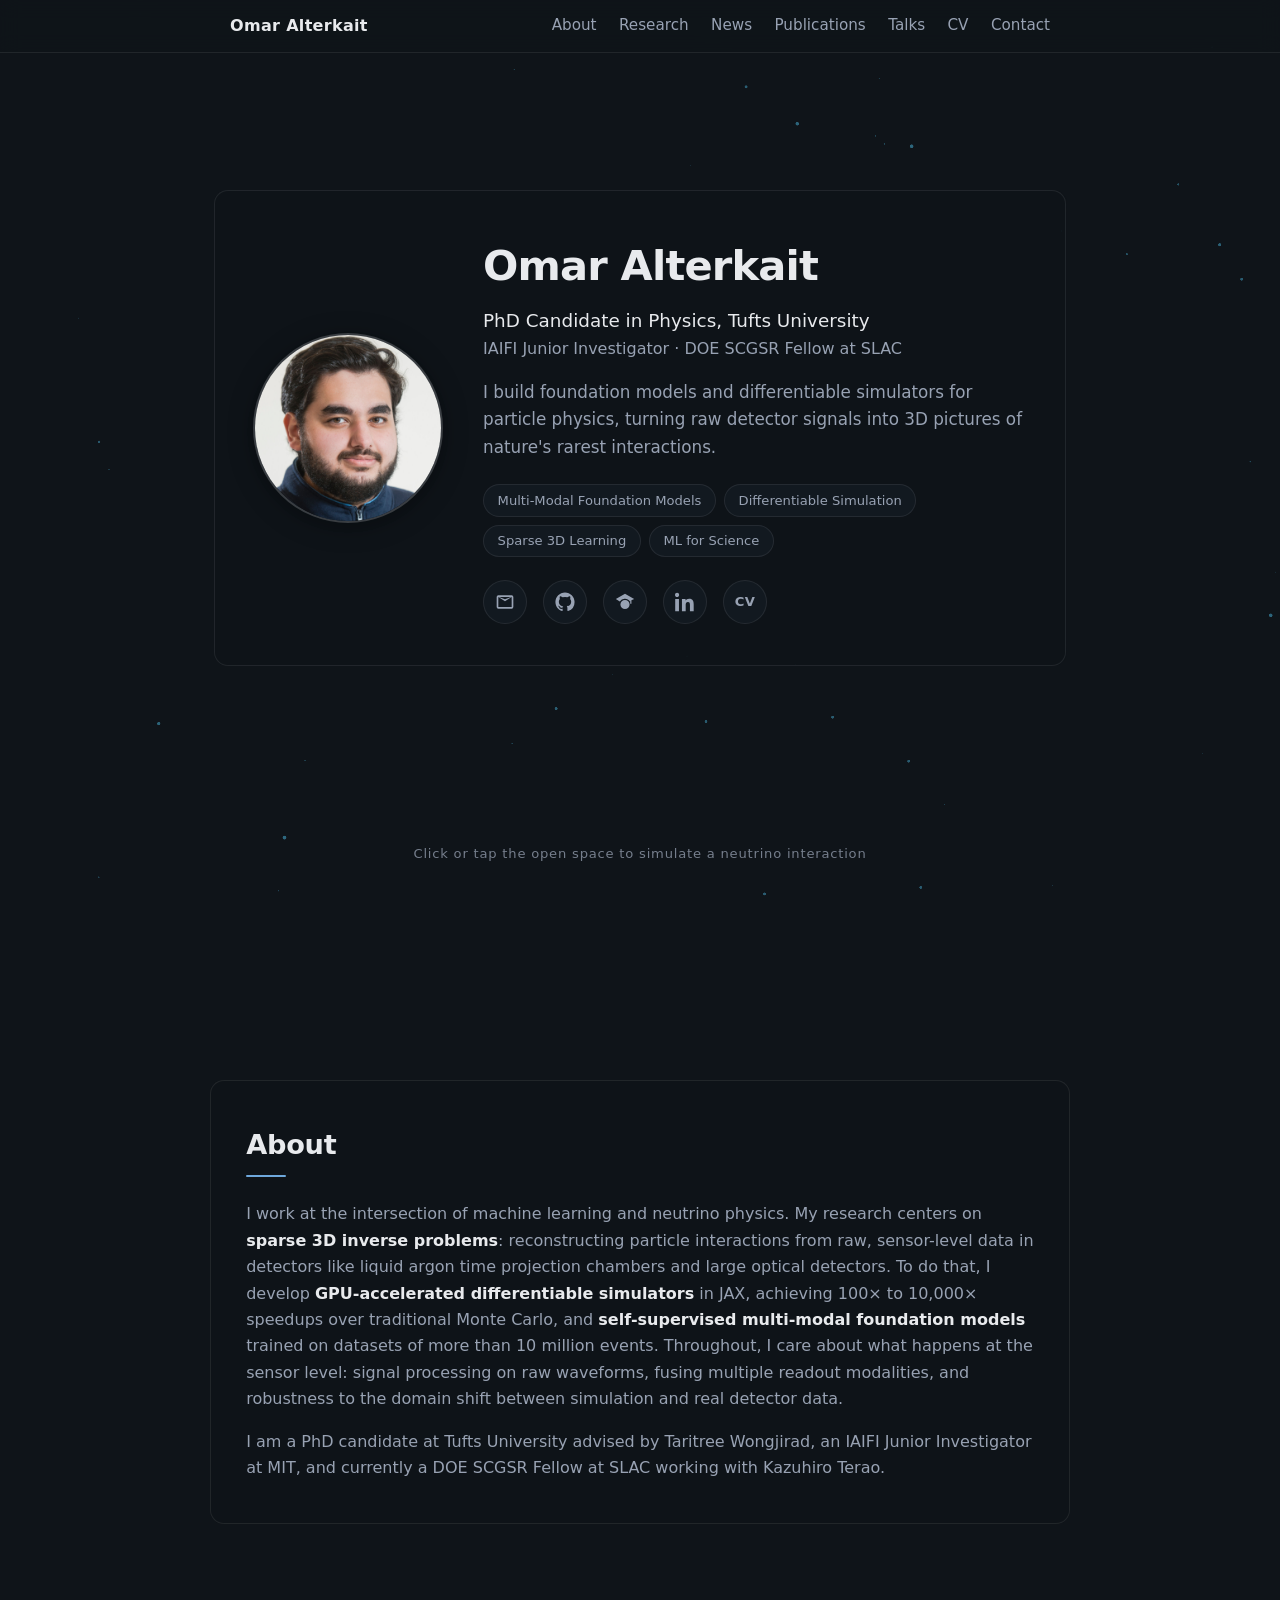
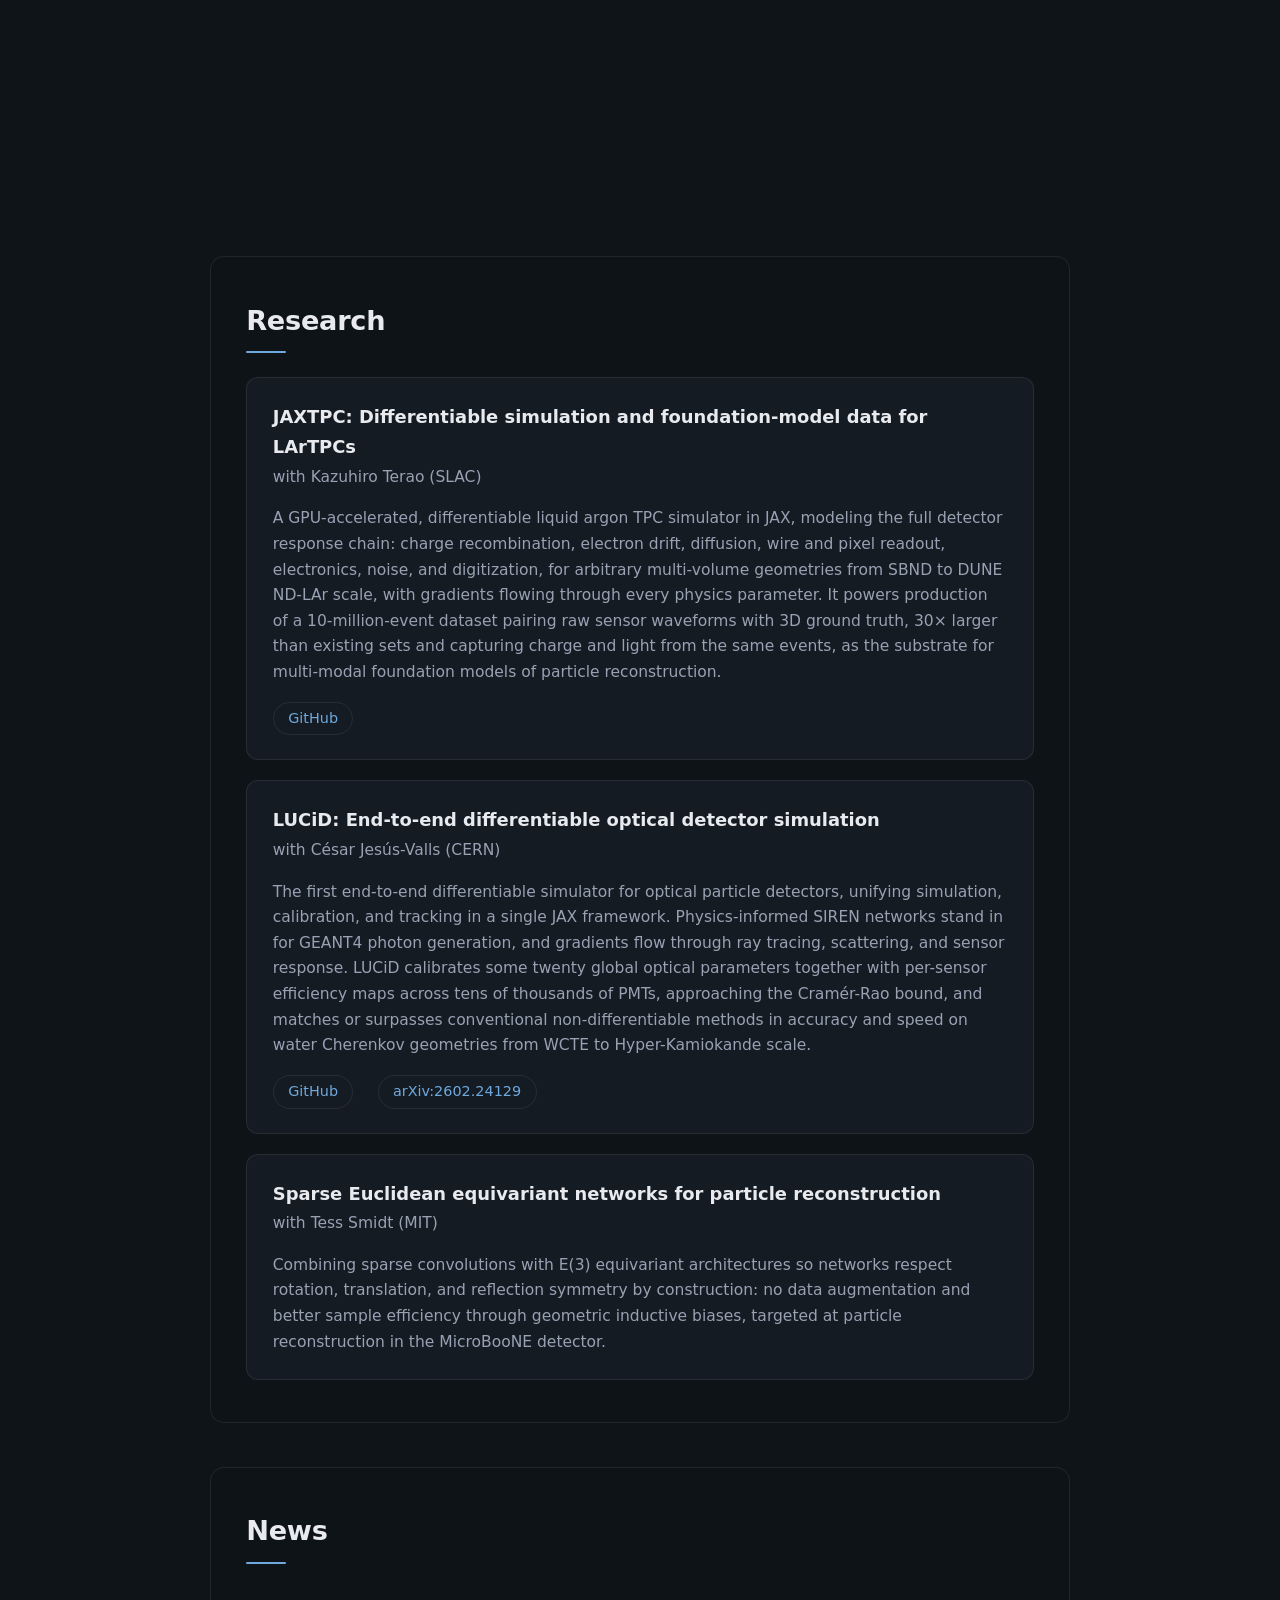
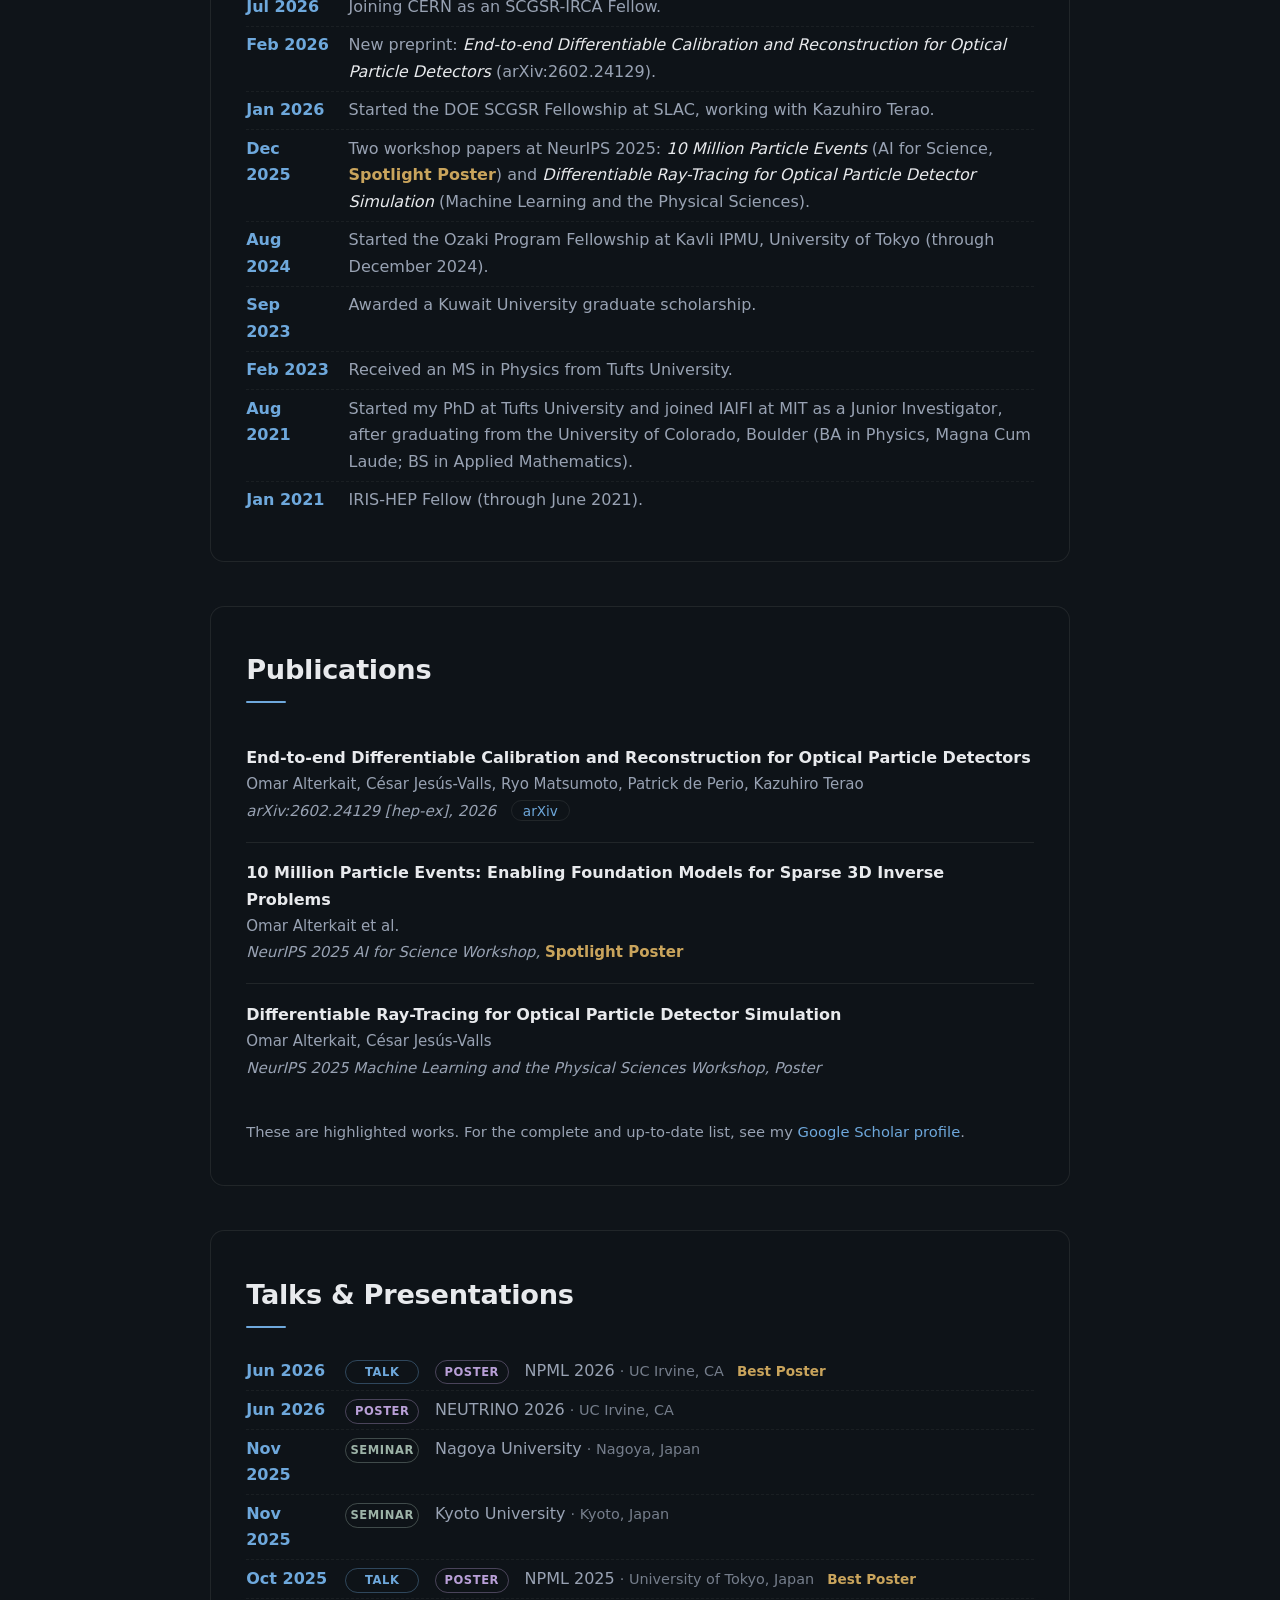
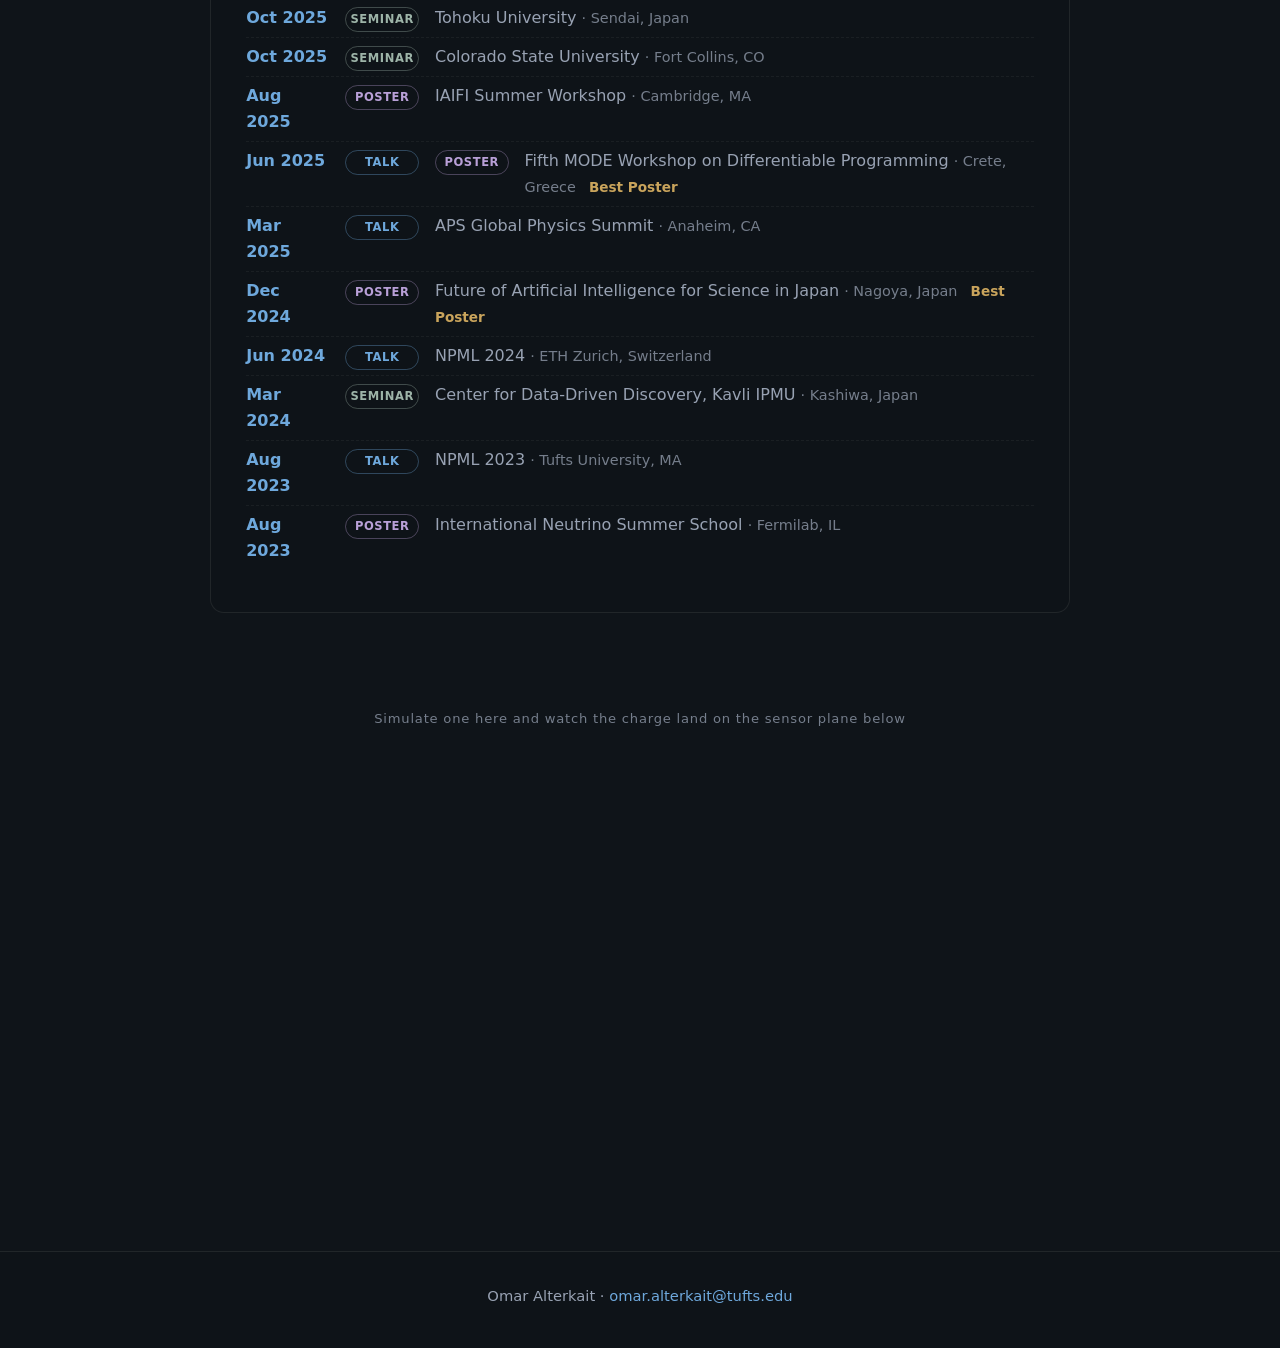
==== commit f2900ea5: "Hint wording: trigger -> simulate Co-Authored-By: Claude Opus 4.8 (1M context) <noreply@anthropic.co" ====
--- a/index.html
+++ b/index.html
@@ -77,7 +77,7 @@
     <!-- Open stretch: the background canvas shows through here. The hint is
          revealed by bg-drift.js only once clicking actually works. -->
     <div class="bg-window" aria-hidden="true">
-      <span class="bg-hint">Click or tap the open space to trigger a simulated neutrino interaction</span>
+      <span class="bg-hint">Click or tap the open space to simulate a neutrino interaction</span>
     </div>
 
     <section id="about" class="section">
@@ -214,7 +214,7 @@
          the plane and land quickly, the full lifecycle without scrolling.
          The label also explains what the wireframe below is. -->
     <div class="bg-window bg-window-low" aria-hidden="true">
-      <span class="bg-hint bg-hint-keep">Trigger one here and watch the charge land on the sensor plane below</span>
+      <span class="bg-hint bg-hint-keep">Simulate one here and watch the charge land on the sensor plane below</span>
     </div>
 
     <!-- Reserved space for the sensor plane of the background detector.
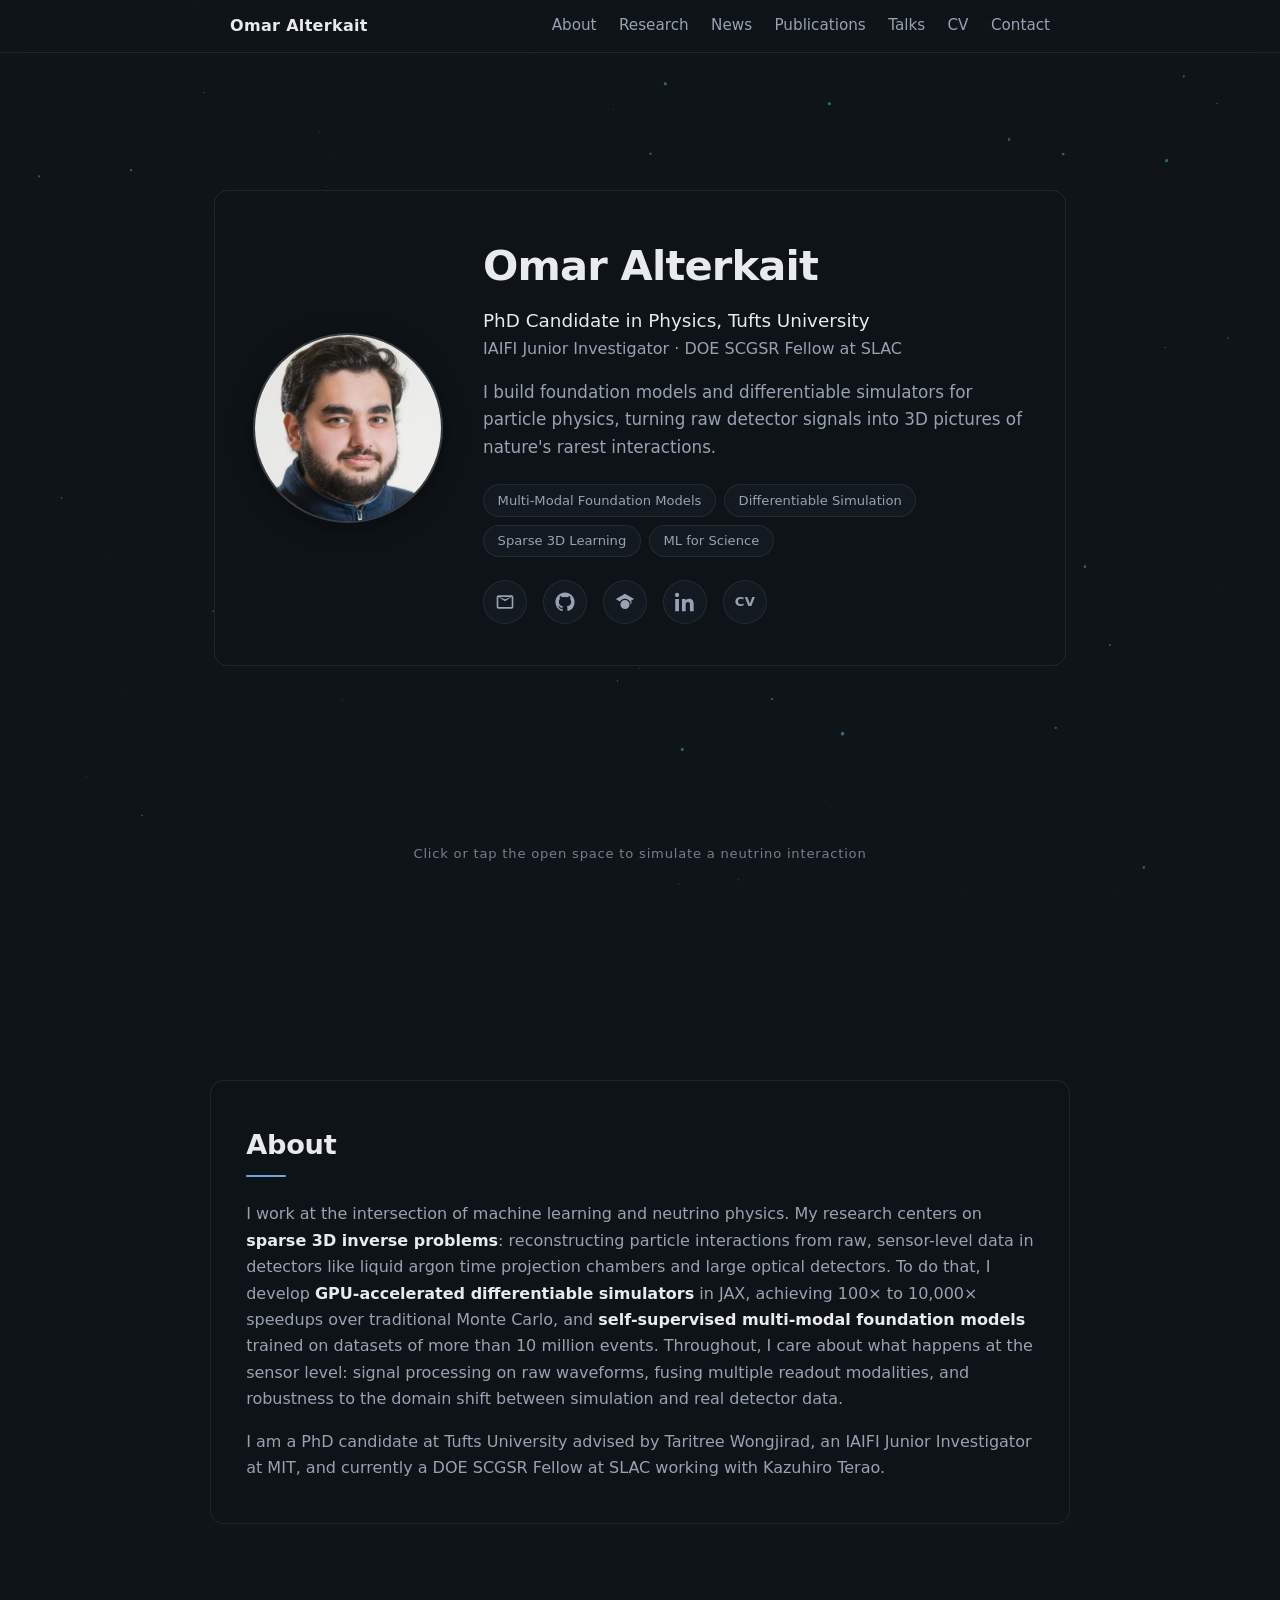
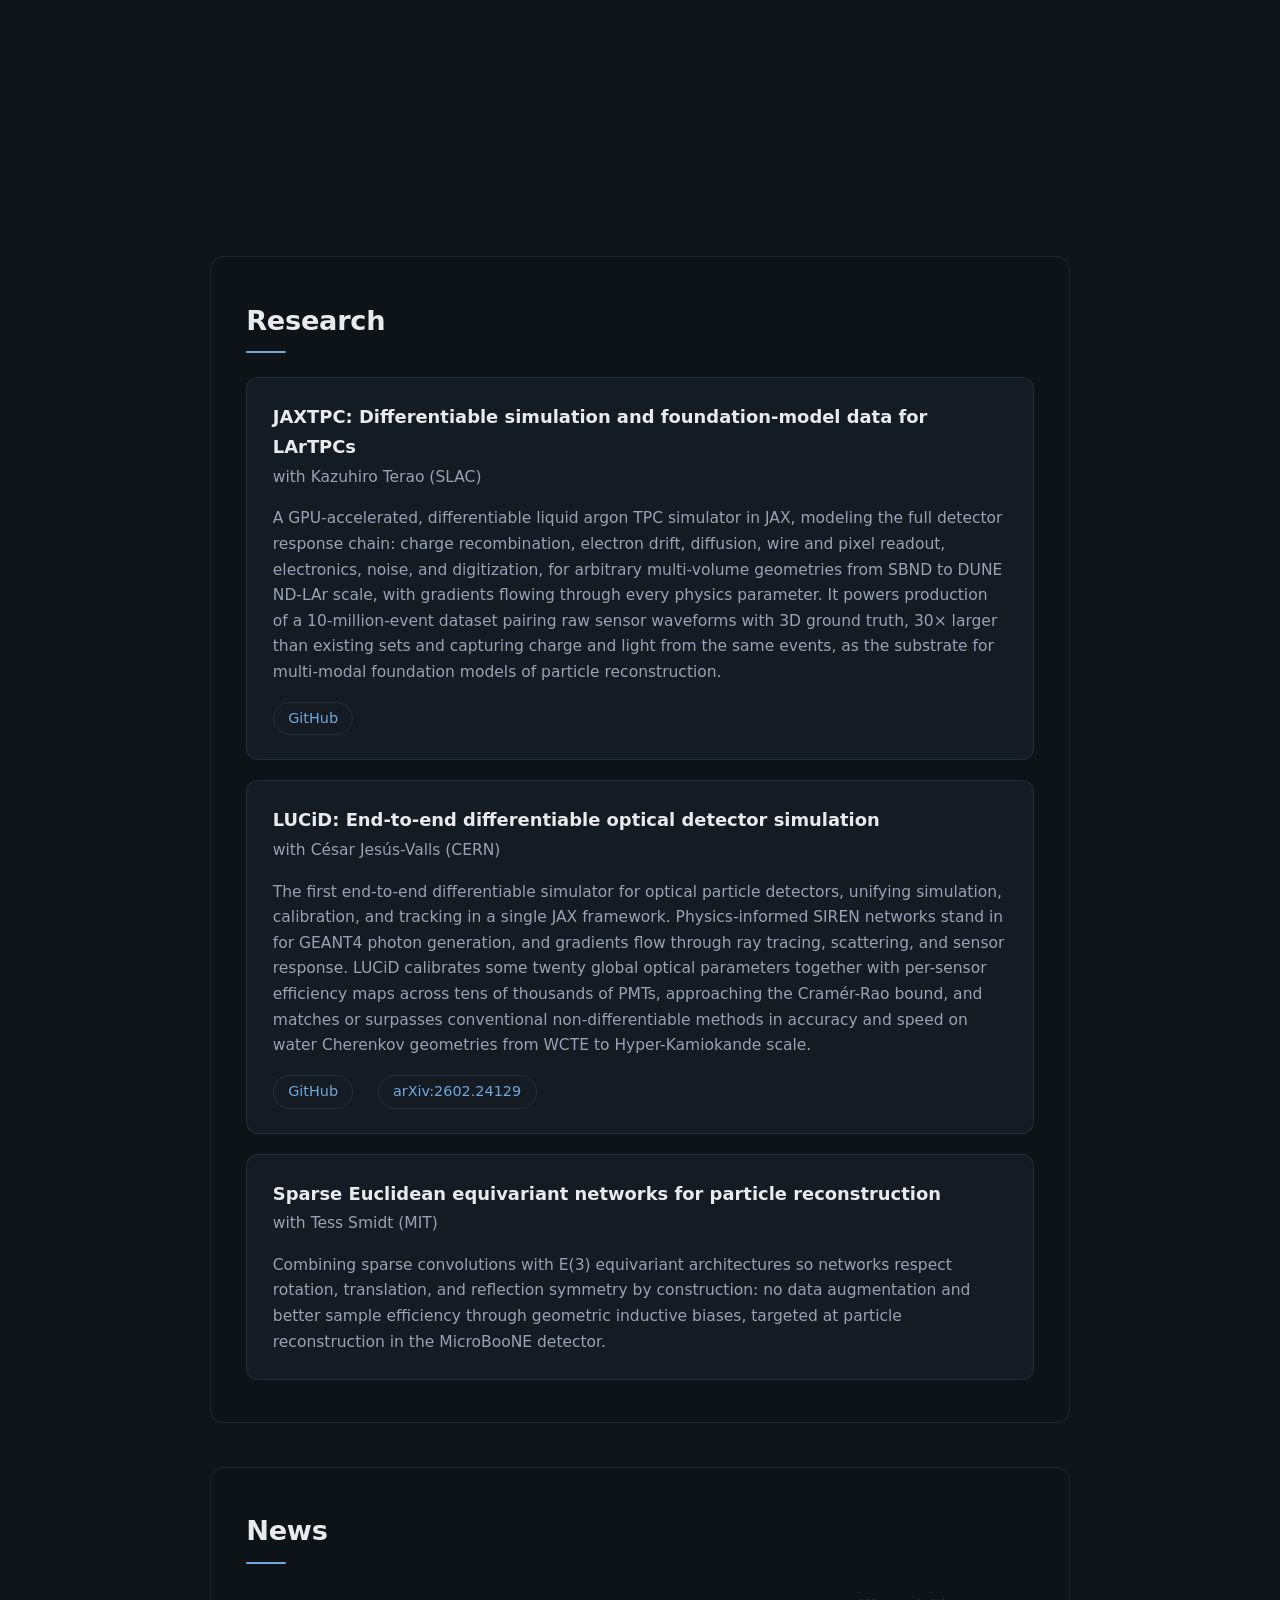
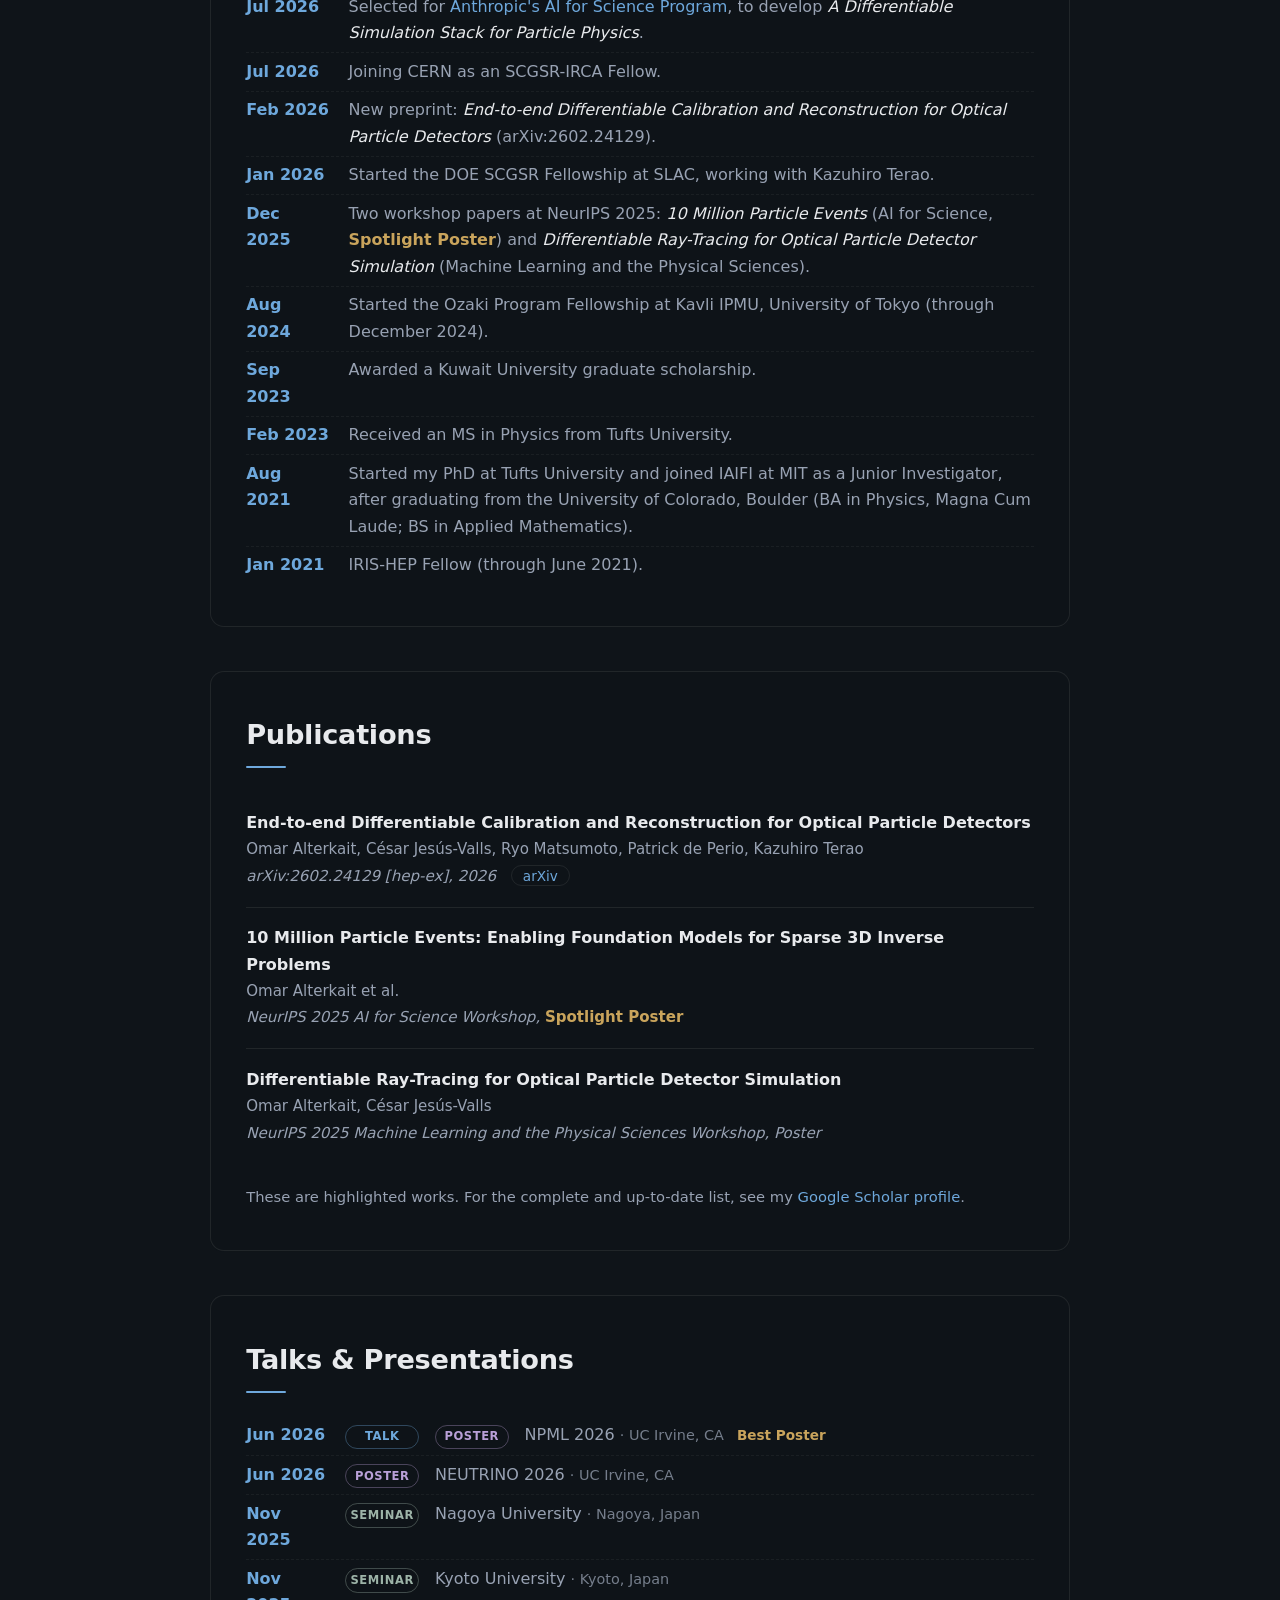
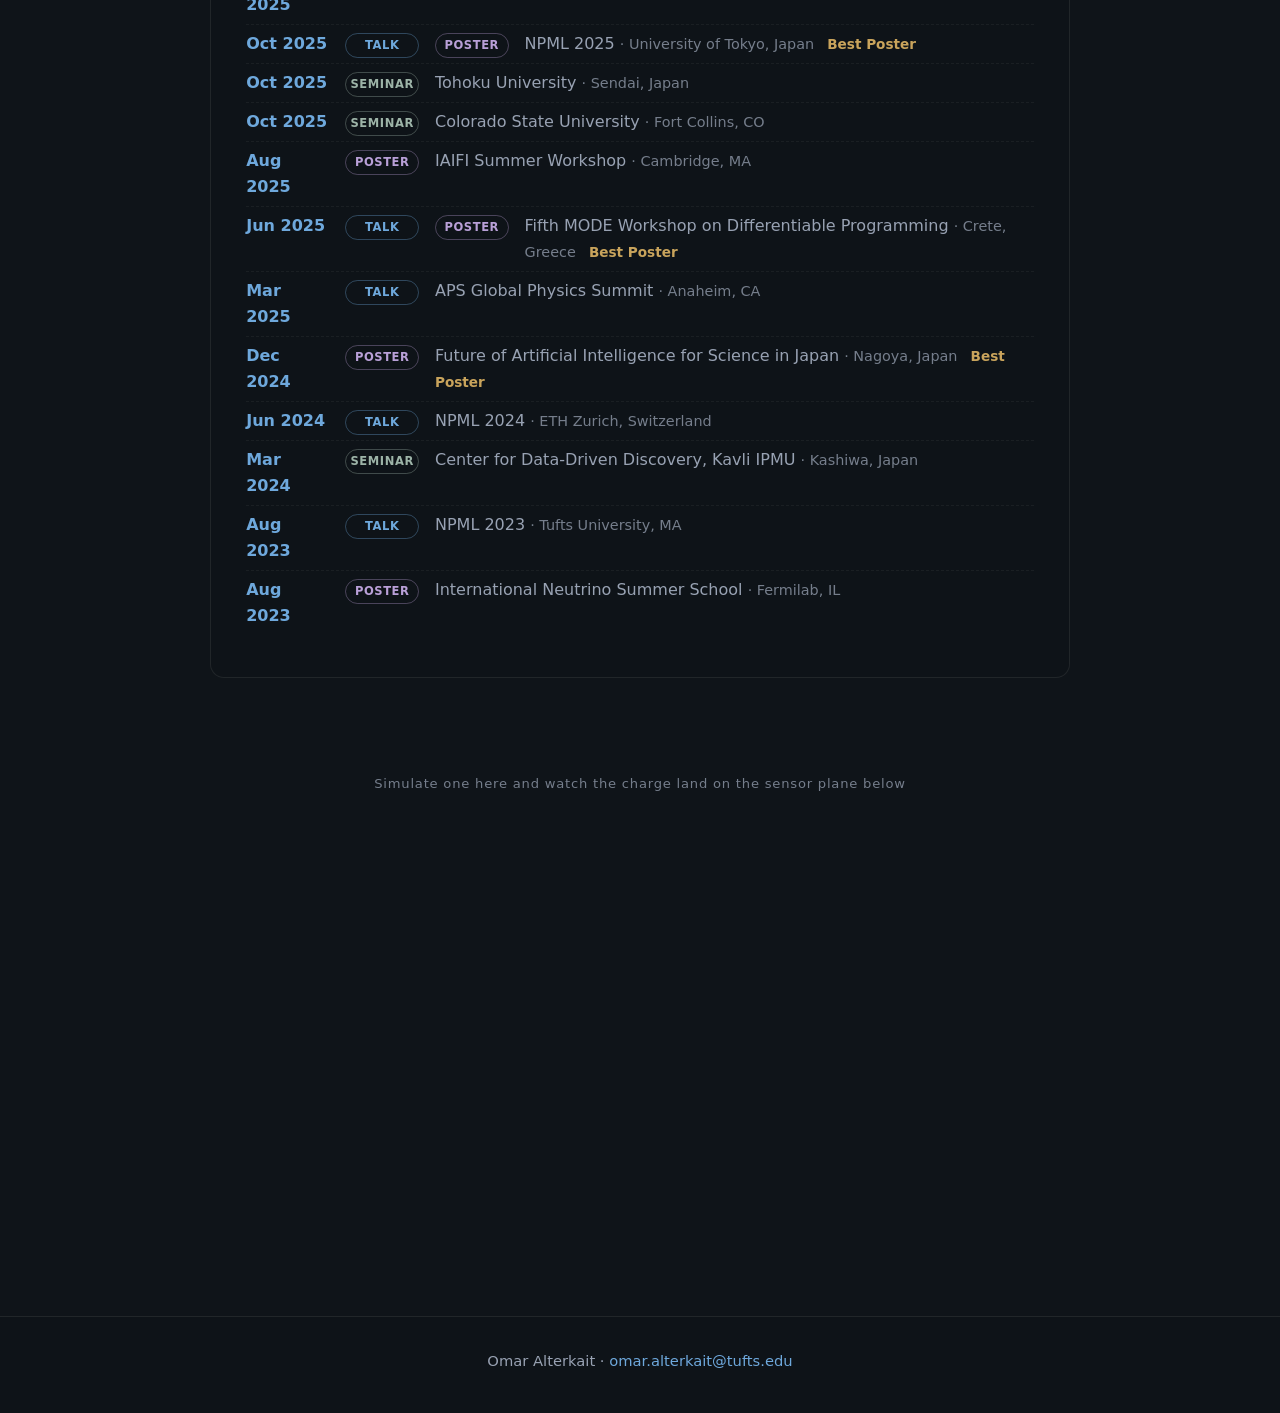
==== commit 9fc1e4cf: "News: selected for Anthropic's AI for Science Program Co-Authored-By: Claude Opus 4.8 (1M context) <" ====
--- a/index.html
+++ b/index.html
@@ -153,6 +153,7 @@
     <section id="news" class="section">
       <h2>News</h2>
       <ul class="news-list">
+        <li><span class="news-date">Jul 2026</span> <span class="news-text">Selected for <a href="https://www.anthropic.com/news/ai-for-science-program" target="_blank" rel="noopener">Anthropic's AI for Science Program</a>, to develop <em>A Differentiable Simulation Stack for Particle Physics</em>.</span></li>
         <li><span class="news-date">Jul 2026</span> <span class="news-text">Joining CERN as an SCGSR-IRCA Fellow.</span></li>
         <li><span class="news-date">Feb 2026</span> <span class="news-text">New preprint: <em>End-to-end Differentiable Calibration and Reconstruction for Optical Particle Detectors</em> (arXiv:2602.24129).</span></li>
         <li><span class="news-date">Jan 2026</span> <span class="news-text">Started the DOE SCGSR Fellowship at SLAC, working with Kazuhiro Terao.</span></li>
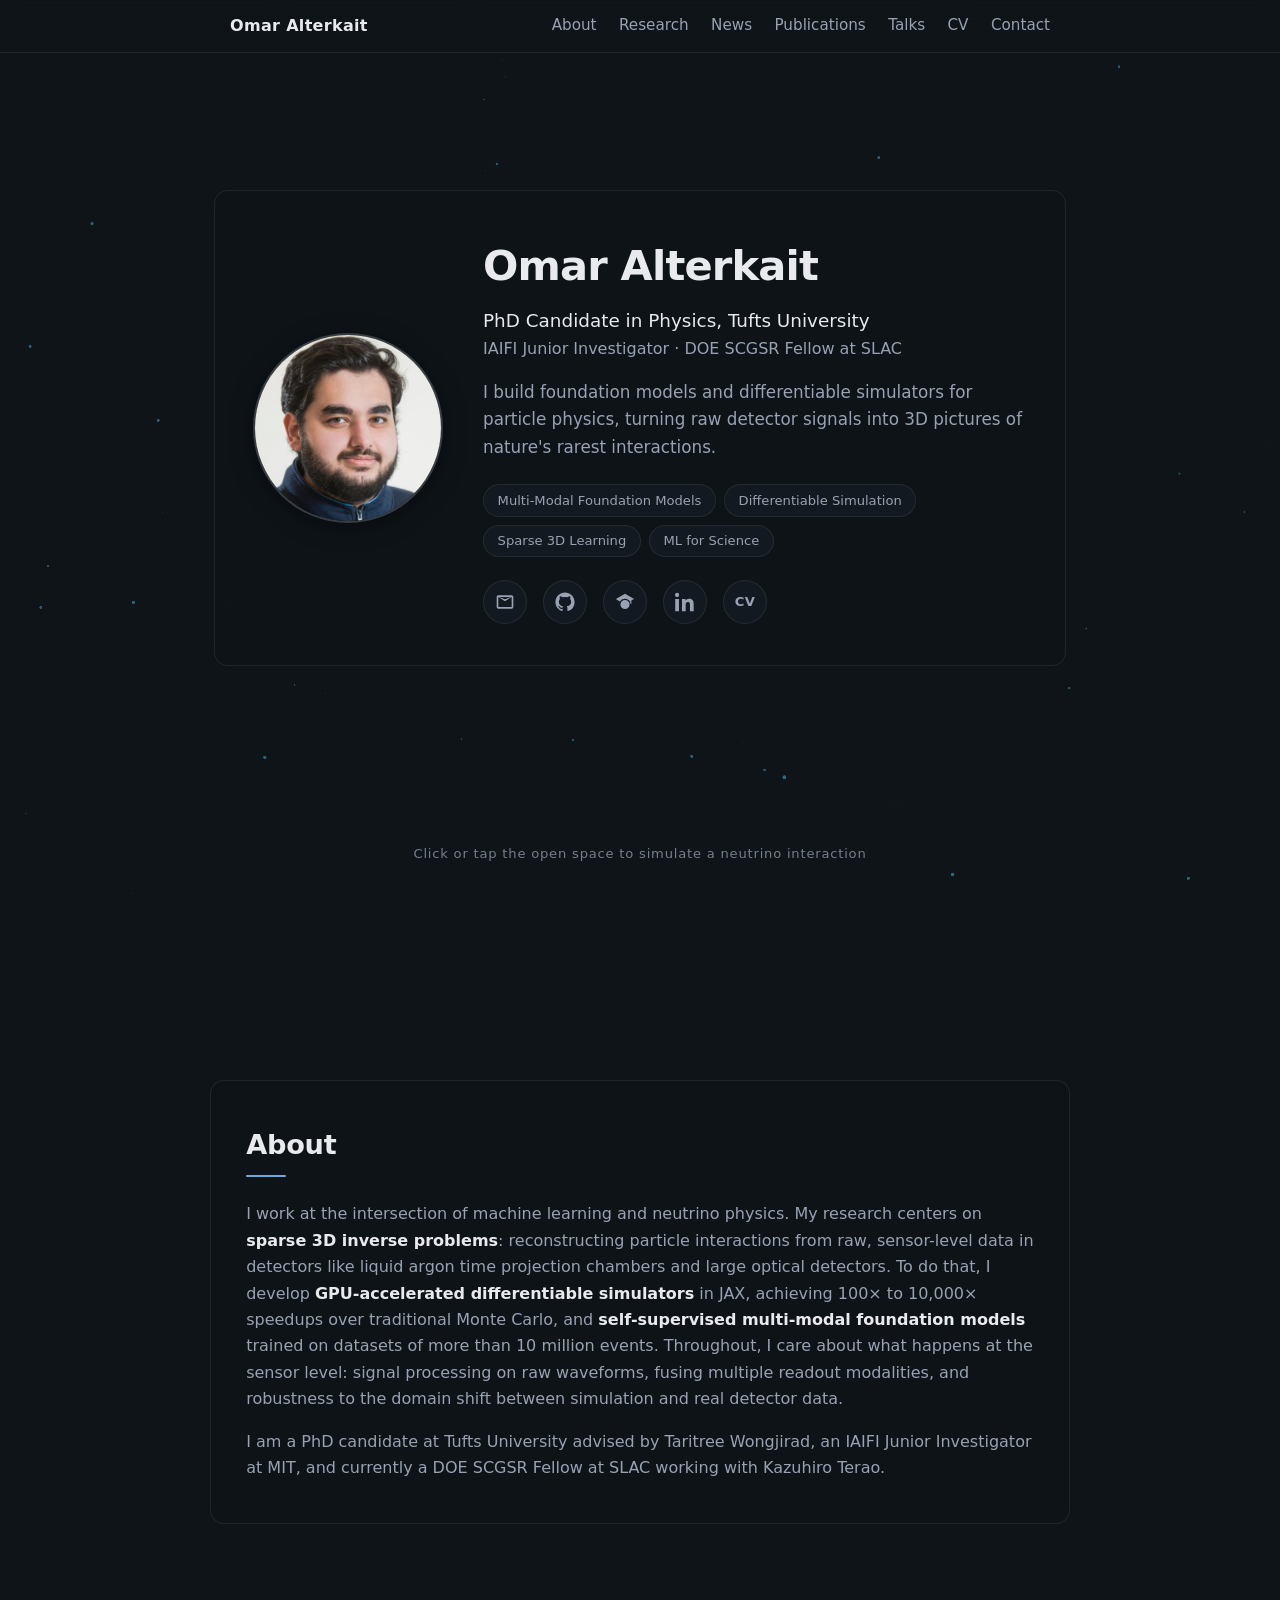
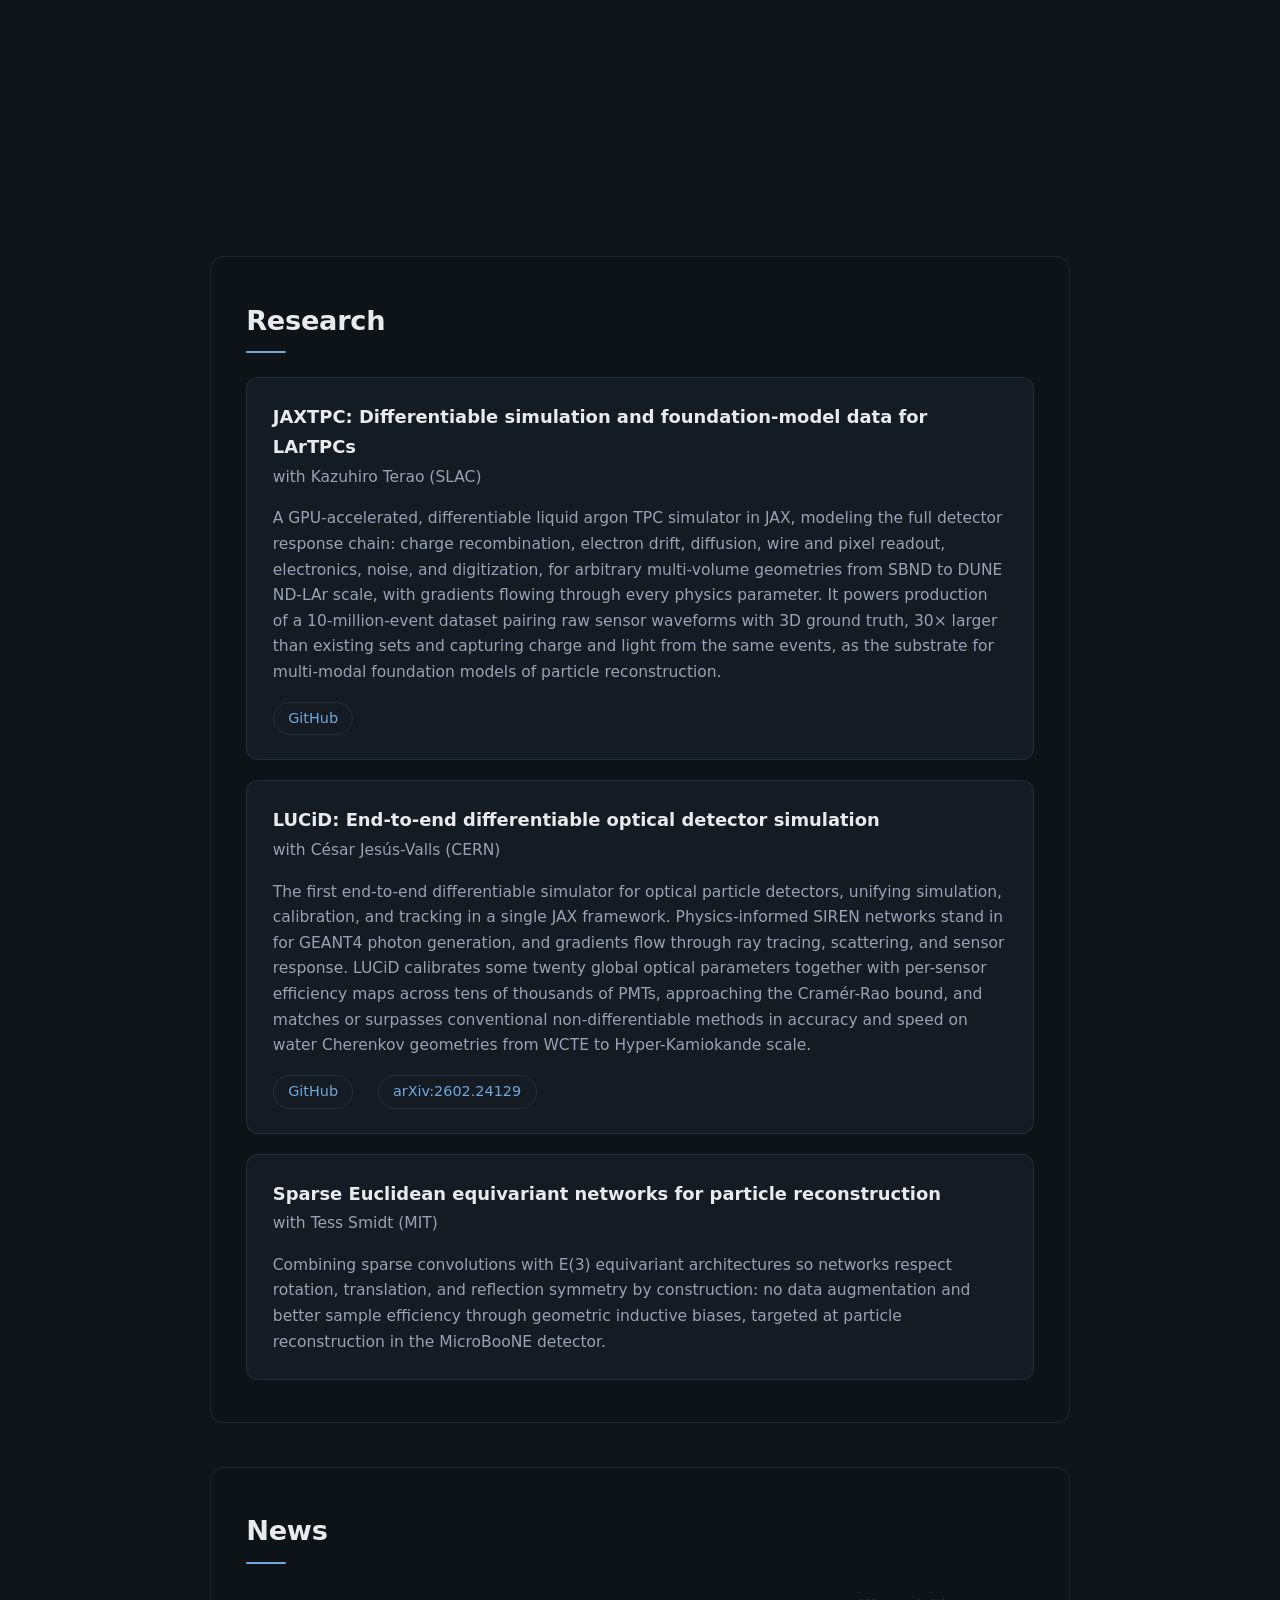
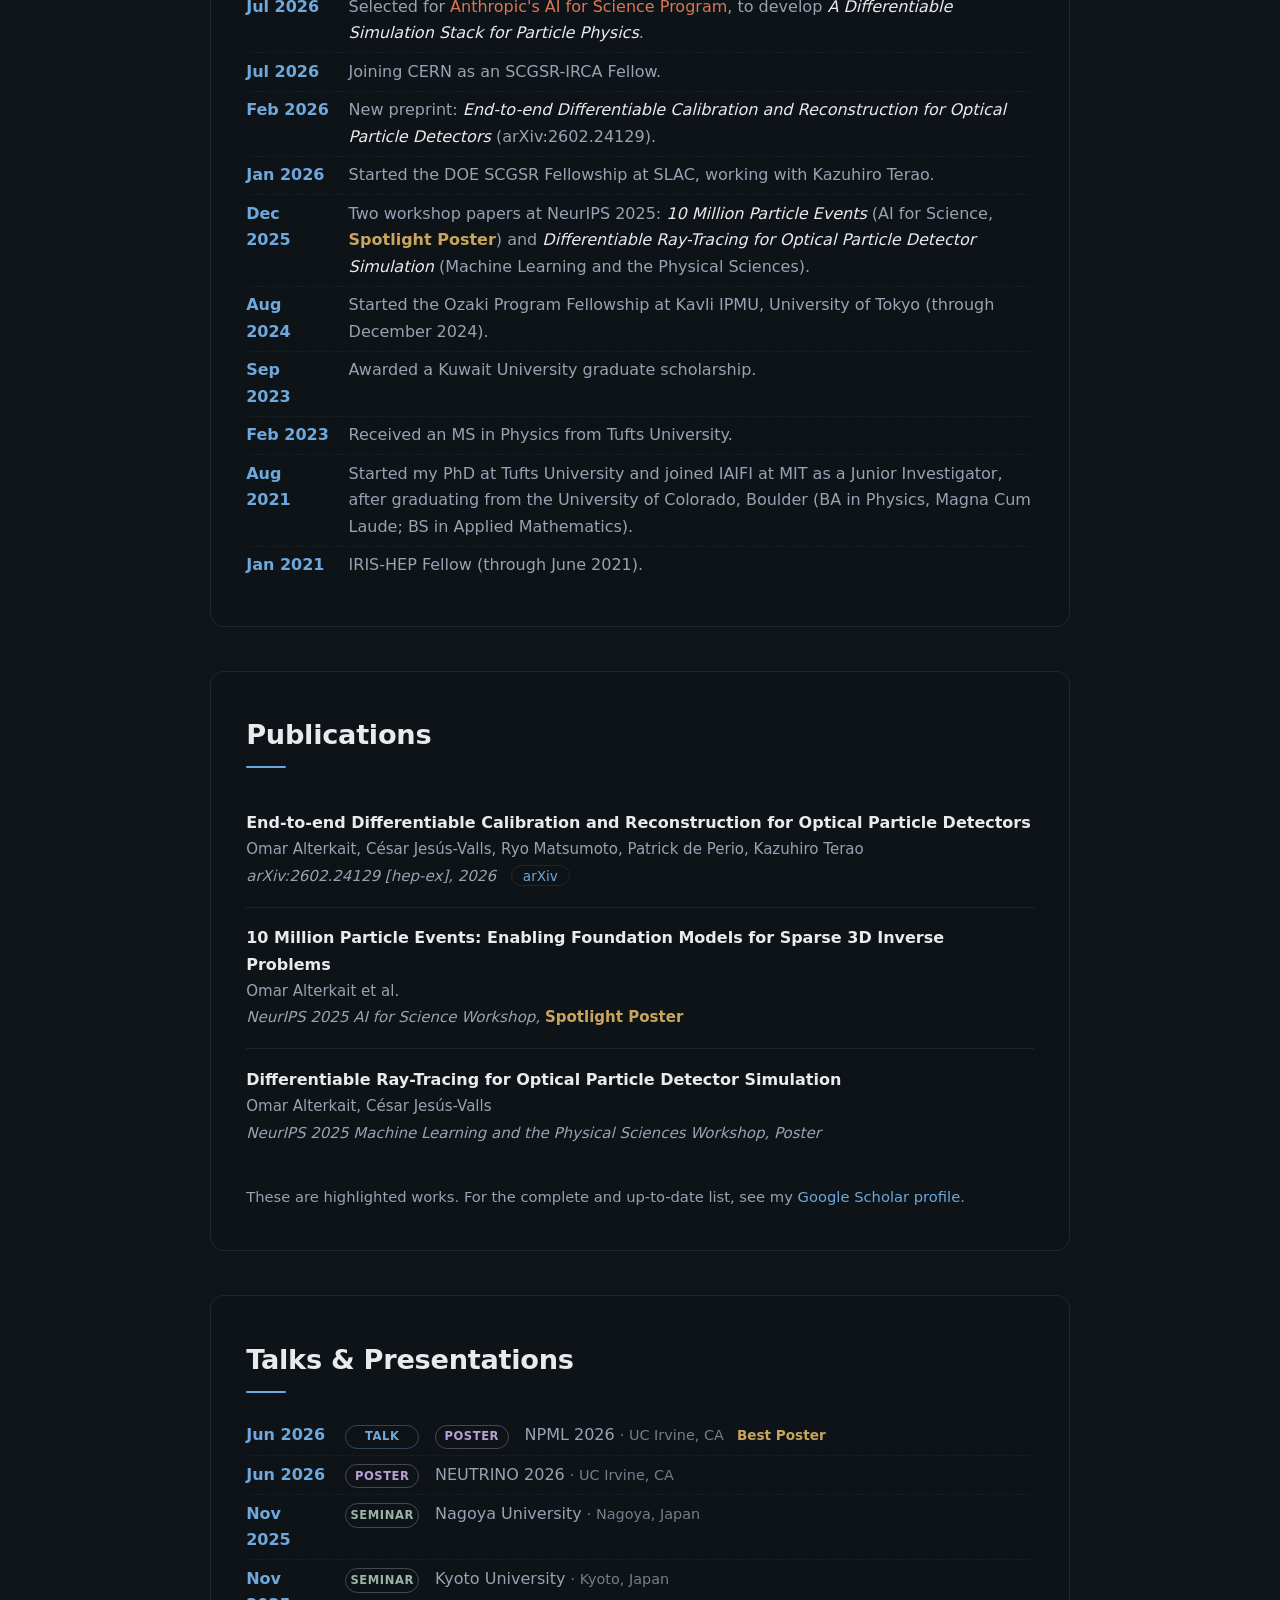
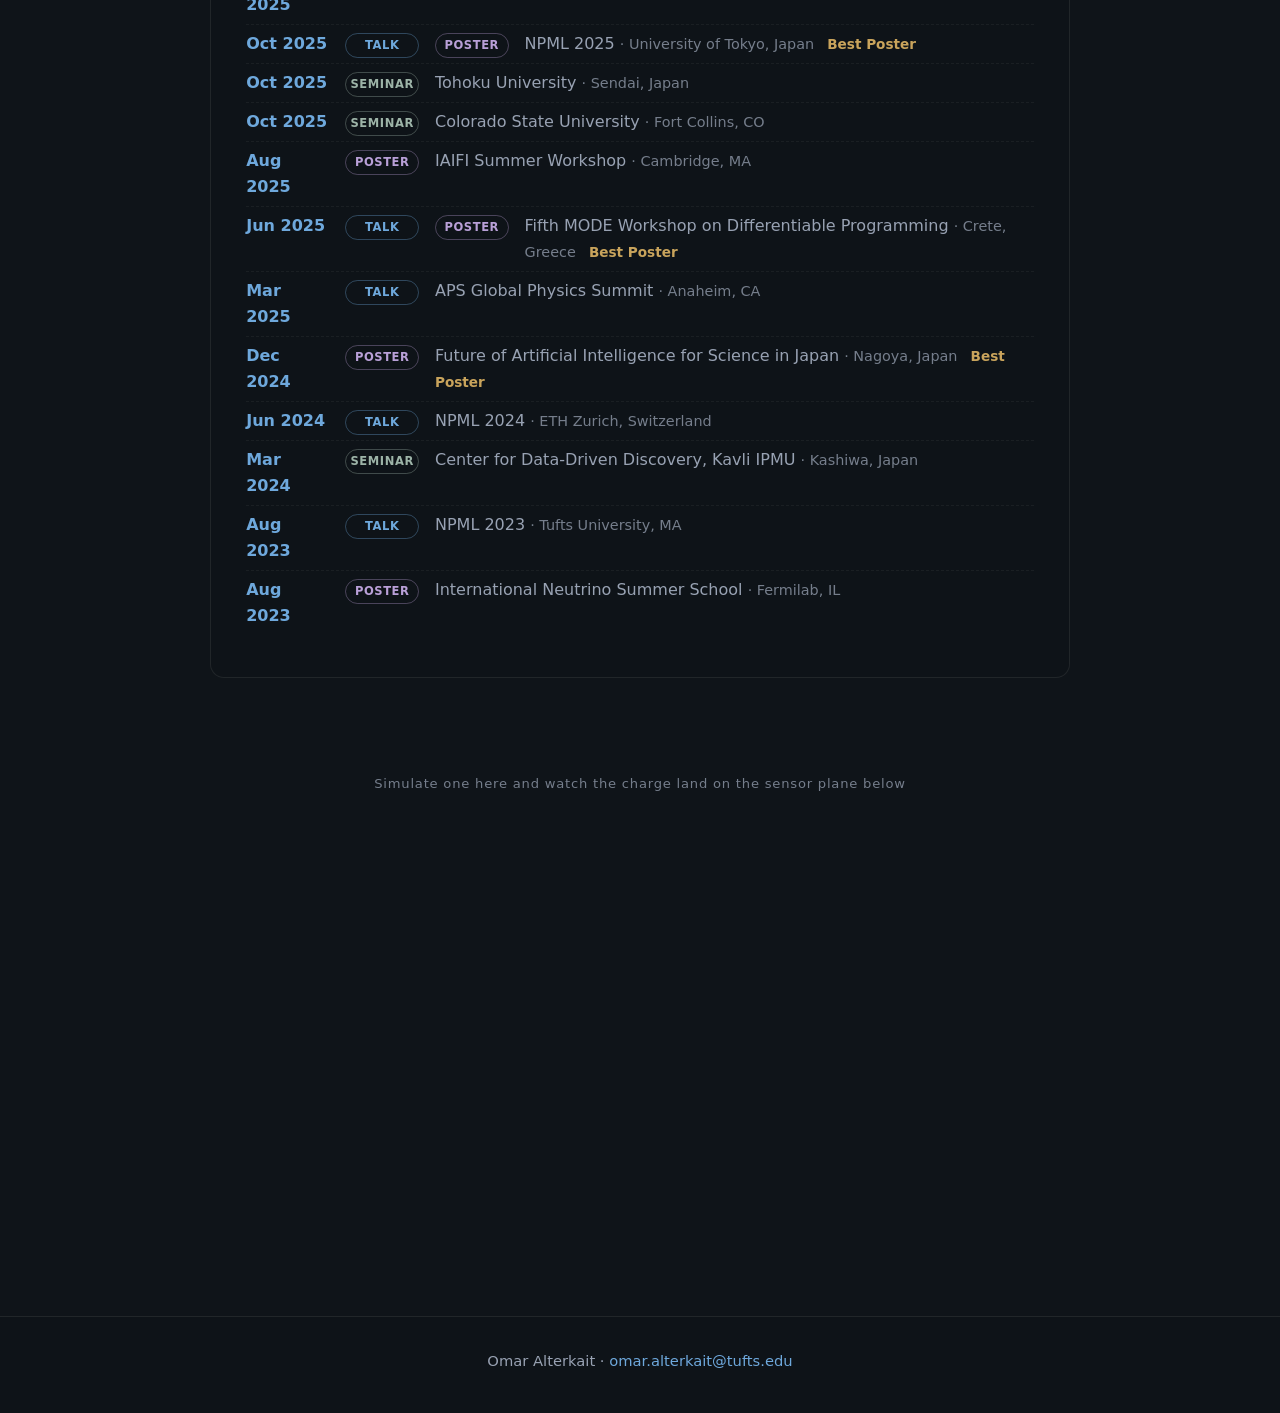
==== commit 41cb3ff4: "Anthropic news link in their terracotta brand color Co-Authored-By: Claude Opus 4.8 (1M context) <no" ====
--- a/index.html
+++ b/index.html
@@ -153,7 +153,7 @@
     <section id="news" class="section">
       <h2>News</h2>
       <ul class="news-list">
-        <li><span class="news-date">Jul 2026</span> <span class="news-text">Selected for <a href="https://www.anthropic.com/news/ai-for-science-program" target="_blank" rel="noopener">Anthropic's AI for Science Program</a>, to develop <em>A Differentiable Simulation Stack for Particle Physics</em>.</span></li>
+        <li><span class="news-date">Jul 2026</span> <span class="news-text">Selected for <a class="link-anthropic" href="https://www.anthropic.com/news/ai-for-science-program" target="_blank" rel="noopener">Anthropic's AI for Science Program</a>, to develop <em>A Differentiable Simulation Stack for Particle Physics</em>.</span></li>
         <li><span class="news-date">Jul 2026</span> <span class="news-text">Joining CERN as an SCGSR-IRCA Fellow.</span></li>
         <li><span class="news-date">Feb 2026</span> <span class="news-text">New preprint: <em>End-to-end Differentiable Calibration and Reconstruction for Optical Particle Detectors</em> (arXiv:2602.24129).</span></li>
         <li><span class="news-date">Jan 2026</span> <span class="news-text">Started the DOE SCGSR Fellowship at SLAC, working with Kazuhiro Terao.</span></li>
--- a/css/style.css
+++ b/css/style.css
@@ -345,6 +345,10 @@
 }
 
 .news-text { flex: 1; }
+
+/* Anthropic-branded link: their terracotta accent (~5.9:1 on this bg) */
+.link-anthropic { color: #d97757; }
+.link-anthropic:hover { color: #e59078; }
 
 /* --- Talks & Presentations ------------------------------------------------- */
 
